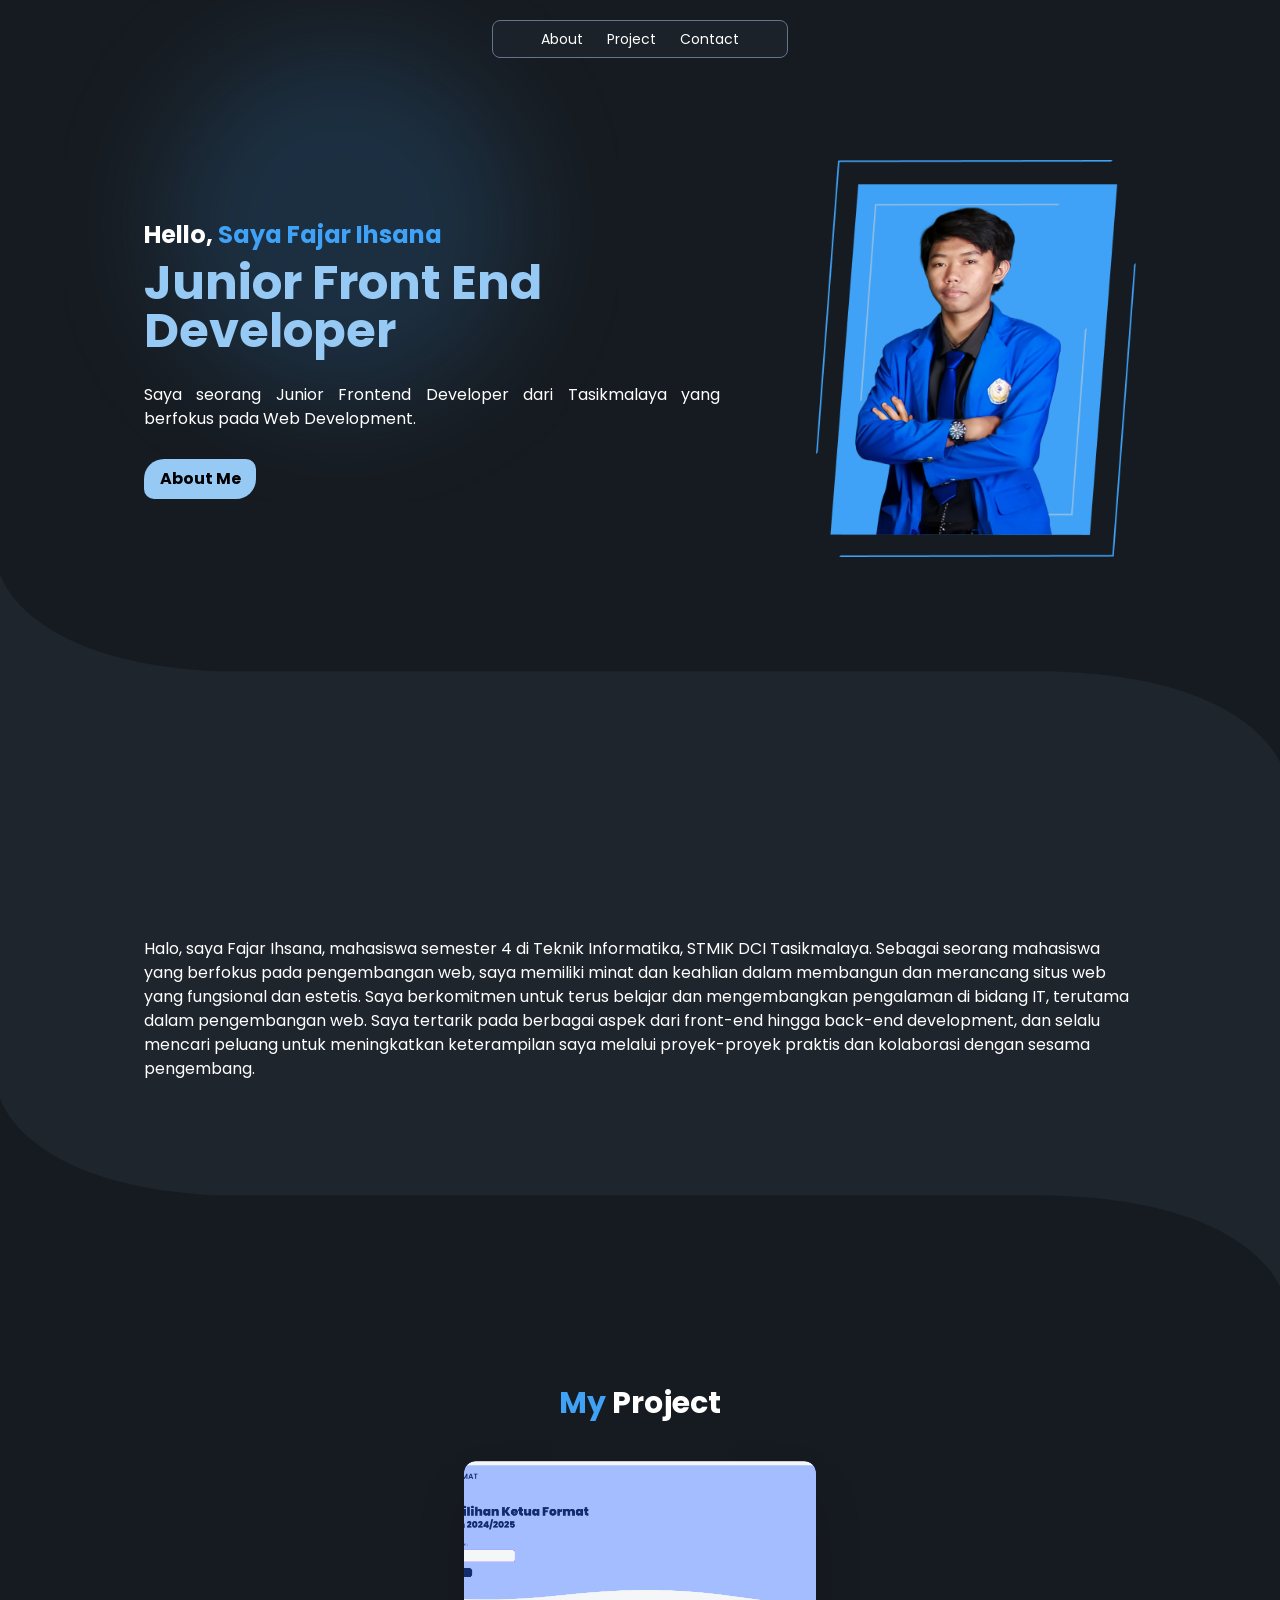
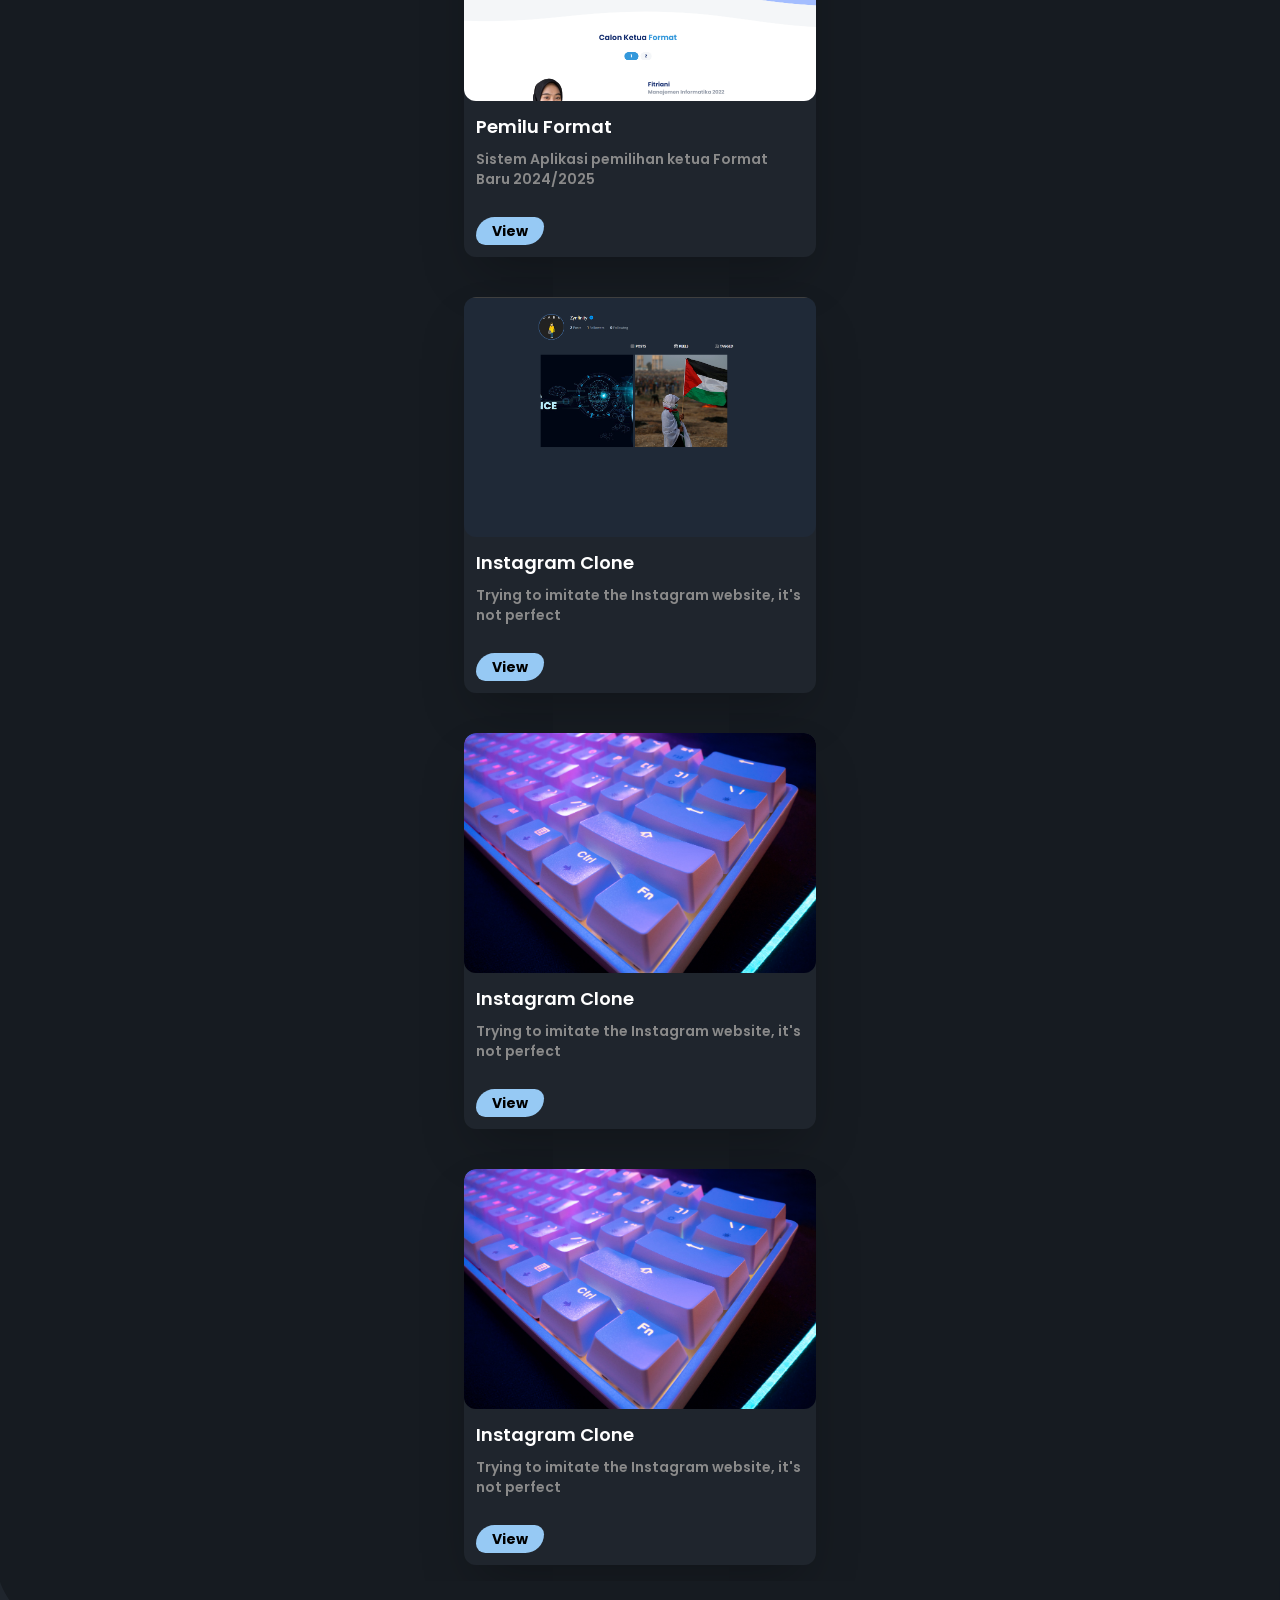
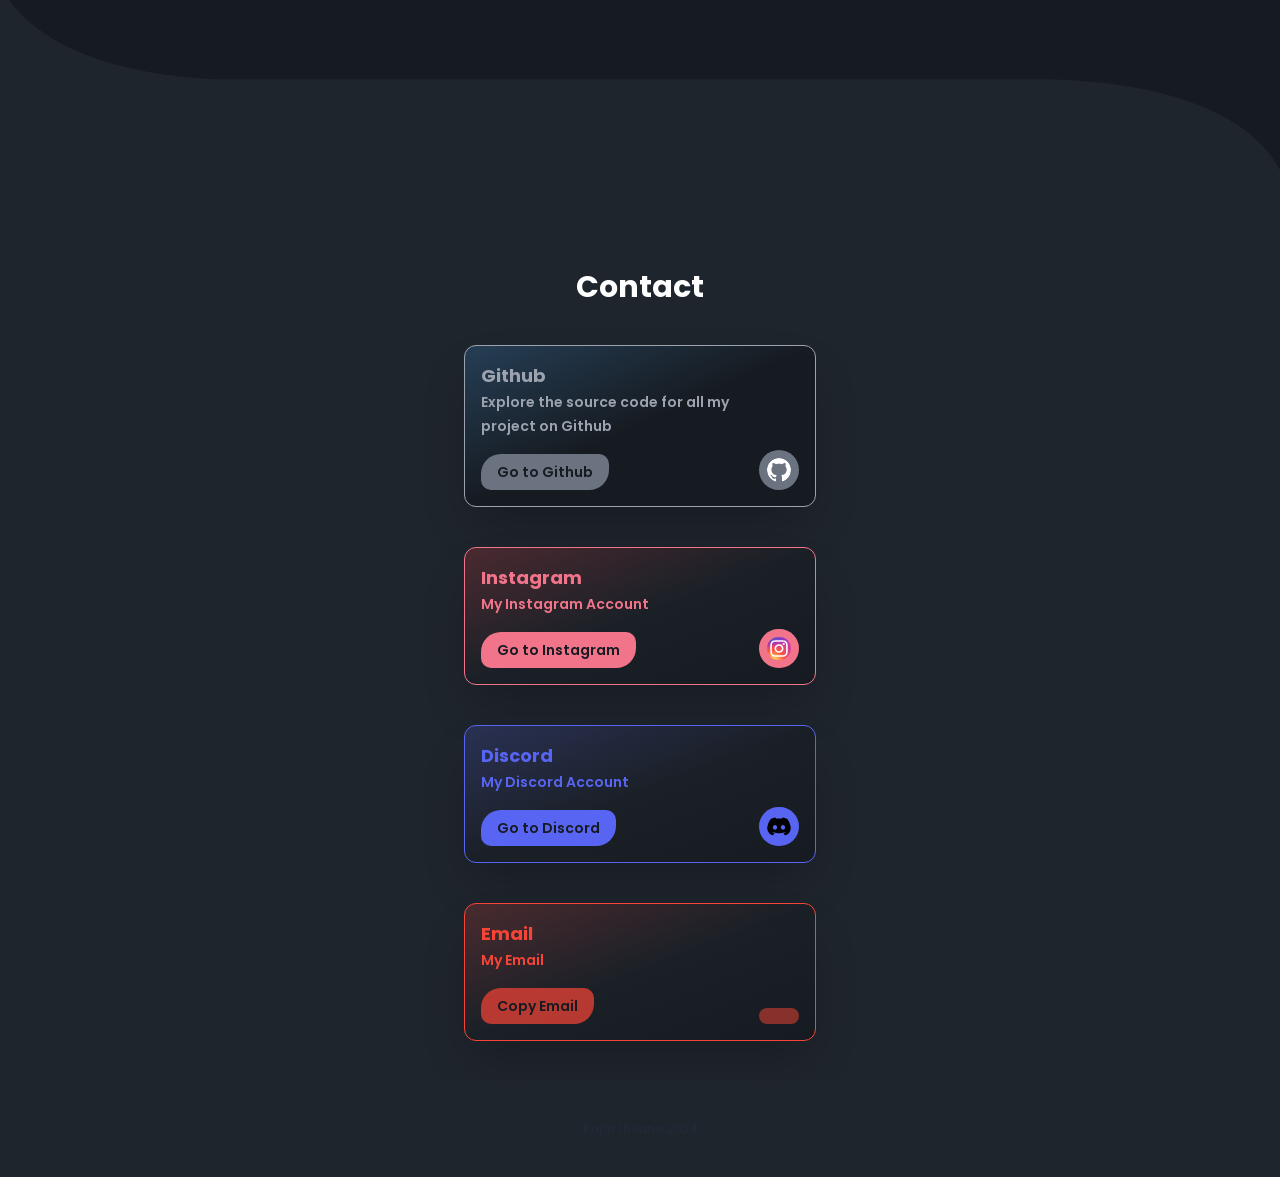
==== index.html @ ca90a5f1 "Update index.html" ====
<!DOCTYPE html>
<html lang="en">

<head>
  <meta charset="UTF-8">
  <meta name="viewport" content="width=device-width, initial-scale=1.0">
  <link rel="shortcut icon" href="./src/favicon/favicon.ico" type="image/x-icon">
  <link rel="icon" href="./src/favicon/favicon.ico" type="image/x-icon">

  <!-- style -->
  <link rel="stylesheet" href="/src/css/style.css">
  <link href="https://unpkg.com/aos@2.3.1/dist/aos.css" rel="stylesheet">

  <!-- font -->
  <link rel="preconnect" href="https://fonts.googleapis.com">
  <link rel="preconnect" href="https://fonts.gstatic.com" crossorigin>
  <link
    href="https://fonts.googleapis.com/css2?family=Poppins:ital,wght@0,100;0,200;0,300;0,400;0,500;0,600;0,700;0,800;0,900;1,100;1,200;1,300;1,400;1,500;1,600;1,700;1,800;1,900&display=swap"
    rel="stylesheet">

  <!-- Script -->
  <script src="https://cdn.jsdelivr.net/npm/particles.js@2.0.0/particles.min.js"></script>
  <script src="https://unpkg.com/aos@2.3.1/dist/aos.js"></script>

  <title>Fajar Ihsana</title>
</head>

<body class="overflow-x-hidden">

  <nav
    class="fixed z-50 flex items-center max-w-xs px-6 py-2 -translate-x-1/2 border rounded-lg bg-opacity-80 backdrop-blur-sm left-1/2 border-slate-500 top-5 bg-dark2">
    <div class="flex gap-6 px-6">
      <button onclick="scrollToSection('about')" class="text-sm text-white nav-button active">About</button>
      <button onclick="scrollToSection('project')" class="text-sm text-white nav-button">Project</button>
      <button onclick="scrollToSection('contact')" class="text-sm text-white nav-button">Contact</button>
    </div>
  </nav>

  <section class="relative px-6 pt-40 pb-10 overflow-hidden lg:pb-4 particle bg-dark1 md:px-36 2xl:px-72">
    <div id="particle" class="absolute top-0 z-0 w-full min-h-screen -left-0">
    </div>
    <img src="/src/icons/circleblur.svg" class="absolute top-0 left-16" alt="">

    <div class="relative z-20 header">
      <div class="z-10 flex flex-col-reverse items-center justify-between gap-10 lg:flex-row">
        <div data-aos="fade-right">
          <h2 class="text-xl font-bold text-white typewriter lg:text-2xl">Hello, <span class="text-blue1"
              id="typewriter-text">Saya Fajar Ihsana</span>
          </h2>
          <h1 class="mt-2 text-3xl font-bold lg:text-5xl text-blue2">Junior Front End <br>Developer</h1>
          <p class="w-full max-w-xl text-base text-justify text-white mt-7">Saya seorang Junior Frontend Developer dari
            Tasikmalaya yang berfokus pada Web Development.</p>
          <button onclick="scrollToSection('about')"
            class="relative glow-button mt-7 bg-blue2 text-black w-28 py-2 font-bold rounded-tr-[10px] rounded-tl-[20px] rounded-bl-[10px] rounded-br-[20px] transition ease-in duration-150 hover:bg-blue1">About
            Me</button>
        </div>
        <div data-aos="fade-left">
          <img src="/src/images/Foto.png" class="w-full max-w-52 lg:max-w-xs" alt="">
        </div>
      </div>
    </div>
  </section>

  <!-- About Section Start -->
  <section id="about" class="relative px-6 pb-10 pt-28 bg-dark2 md:pt-72 lg:pb-4 md:px-36 2xl:px-96">
    <svg viewBox="0 0 1278 189" fill="none" xmlns="http://www.w3.org/2000/svg" class="absolute top-0 left-0 w-full">
      <path fill-rule="evenodd" clip-rule="evenodd"
        d="M1278 0H0V1.04584C4.45843 14.3343 36.9789 88.1631 211.473 98H1041C1217.86 100.621 1266.06 164.559 1278 188.799V0Z"
        fill="#161B21" />
    </svg>
    <div class="flex flex-col items-center">
      <h1 data-aos="fade-up" class="text-3xl font-bold text-white">About <span class="text-blue1">Me</span></h1>
      <div data-aos="fade-right" class="flex mt-10 gap-x-10">
        <p class="w-full text-white">Halo, saya Fajar Ihsana, mahasiswa semester 4 di Teknik Informatika, STMIK DCI
          Tasikmalaya. Sebagai seorang mahasiswa yang berfokus pada pengembangan web, saya memiliki minat dan keahlian
          dalam membangun dan merancang situs web yang fungsional dan estetis. Saya berkomitmen untuk terus belajar dan
          mengembangkan pengalaman di bidang IT, terutama dalam pengembangan web. Saya tertarik pada berbagai aspek dari
          front-end hingga back-end development, dan selalu mencari peluang untuk meningkatkan keterampilan saya melalui
          proyek-proyek praktis dan kolaborasi dengan sesama pengembang.</p>
      </div>
    </div>

  </section>
  <!-- About Section End -->

  <!-- Project Section Start -->
  <section id="project" class="relative px-6 pb-10 overflow-hidden lg:pb-4 bg-dark1 pt-28 md:pt-72 md:px-36 lg:px-72">
    <svg viewBox="0 0 1278 189" fill="none" xmlns="http://www.w3.org/2000/svg" class="absolute top-0 left-0 w-full">
      <path fill-rule="evenodd" clip-rule="evenodd"
        d="M1278 0H0V1.04584C4.45843 14.3343 36.9789 88.1631 211.473 98H1041C1217.86 100.621 1266.06 164.559 1278 188.799V0Z"
        fill="#1F252D" />
    </svg>
    <div class="flex flex-col items-center">
      <h1 data-aos="fade-up" class="text-3xl font-bold text-white"><span class="text-blue1">My</span> Project</h1>
      <div class="flex flex-wrap justify-center w-full gap-10 mt-10">
        <div data-aos="zoom-in-up"
          class="w-full max-w-md overflow-hidden shadow-2xl project bg-dark2 lg:w-1/2 border-t-dark1 rounded-xl">
          <img src="/src/images/pemilu.png" alt="" class="object-cover w-full rounded-xl h-60">
          <div class="flex flex-col gap-2 p-3">
            <h2 class="text-lg font-semibold text-white">Pemilu Format</h2>
            <p class="text-sm font-semibold text-gray1">Sistem Aplikasi pemilihan ketua Format Baru 2024/2025</p>
            <button
              class="glow-button relative mt-5 bg-blue2 text-black w-fit px-4 py-1 font-bold text-sm rounded-tr-[10px] rounded-tl-[20px] rounded-bl-[10px] rounded-br-[20px] transition ease-in duration-150 hover:bg-blue1">View</button>
          </div>
        </div>
        <div data-aos="zoom-in-up"
          class="w-full max-w-md overflow-hidden shadow-2xl project bg-dark2 lg:w-1/2 border-t-dark1 rounded-xl">
          <img src="/src/images/instagram-clone.png" alt="" class="object-cover w-full rounded-xl h-60">
          <div class="flex flex-col gap-2 p-3">
            <h2 class="text-lg font-semibold text-white">Instagram Clone</h2>
            <p class="text-sm font-semibold text-gray1">Trying to imitate the Instagram website, it's not perfect</p>
            <button
              class="glow-button relative mt-5 bg-blue2 text-black px-4 py-1 w-fit text-sm font-bold rounded-tr-[10px] rounded-tl-[20px] rounded-bl-[10px] rounded-br-[20px] transition ease-in duration-150 hover:bg-blue1">View</button>
          </div>
        </div>
        <div data-aos="zoom-in-up"
          class="w-full max-w-md overflow-hidden shadow-2xl project bg-dark2 lg:w-1/2 border-t-dark1 rounded-xl">
          <img src="/src/images/keyboard.jpg" alt="" class="object-cover w-full rounded-xl h-60">
          <div class="flex flex-col gap-2 p-3">
            <h2 class="text-lg font-semibold text-white">Instagram Clone</h2>
            <p class="text-sm font-semibold text-gray1">Trying to imitate the Instagram website, it's not perfect</p>
            <button
              class="glow-button relative mt-5 bg-blue2 text-black px-4 py-1 w-fit text-sm font-bold rounded-tr-[10px] rounded-tl-[20px] rounded-bl-[10px] rounded-br-[20px] transition ease-in duration-150 hover:bg-blue1">View</button>
          </div>
        </div>
        <div data-aos="zoom-in-up"
          class="w-full max-w-md overflow-hidden shadow-2xl project bg-dark2 lg:w-1/2 border-t-dark1 rounded-xl">
          <img src="/src/images/keyboard.jpg" alt="" class="object-cover w-full rounded-xl h-60">
          <div class="flex flex-col gap-2 p-3">
            <h2 class="text-lg font-semibold text-white">Instagram Clone</h2>
            <p class="text-sm font-semibold text-gray1">Trying to imitate the Instagram website, it's not perfect</p>
            <button
              class="glow-button relative mt-5 bg-blue2 text-black px-4 py-1 w-fit text-sm font-bold rounded-tr-[10px] rounded-tl-[20px] rounded-bl-[10px] rounded-br-[20px] transition ease-in duration-150 hover:bg-blue1">View</button>
          </div>
        </div>
      </div>
    </div>
  </section>
  <!-- Project Section End -->

  <!-- Contact Section Start -->
  <section id="contact" class="relative px-6 pb-10 overflow-hidden bg-dark2 pt-28 md:pt-72 md:px-36 lg:px-72">
    <svg viewBox="0 0 1278 189" fill="none" xmlns="http://www.w3.org/2000/svg" class="absolute top-0 left-0 w-full">
      <path fill-rule="evenodd" clip-rule="evenodd"
        d="M1278 0H0V1.04584C4.45843 14.3343 36.9789 88.1631 211.473 98H1041C1217.86 100.621 1266.06 164.559 1278 188.799V0Z"
        fill="#161B21" />
    </svg>
    <div class="flex flex-col items-center">
      <h1 data-aos="fade-up" class="text-3xl font-bold text-white">Contact</h1>
      <div class="flex flex-wrap justify-center w-full gap-10 mt-10">
        <div data-aos="zoom-in-up"
          class="flex w-full max-w-md gap-4 p-4 overflow-hidden border border-gray-400 shadow-2xl bg-gradient-to-br from-blue1/20 via-dark1 to-dark1 lg:w-1/2 rounded-xl">
          <div class="flex flex-col w-5/6 gap-4">
            <div>
              <h1 class="text-lg font-bold text-gray-400">Github</h1>
              <span class="text-sm font-semibold text-gray-400">Explore the source code for all my project on
                Github</span>
            </div>
            <a href="https://github.com/Zynfinity"
              class="relative px-4 py-2 text-sm font-semibold bg-gray-500 rounded-lg button text-dark1 glow-button-github w-fit">Go
              to
              Github</a>
          </div>
          <div class="flex items-end justify-end w-1/6 h-full">
            <img src="/src/icons/github.svg" alt="" class="w-10 p-2 bg-gray-500 rounded-full">
          </div>
        </div>

        <div data-aos="zoom-in-up"
          class="flex justify-between w-full max-w-md gap-4 p-4 overflow-hidden border border-[#F2748B] shadow-2xl bg-gradient-to-br from-[#FE3F3F]/20 via-dark1/50 to-dark1 lg:w-1/2 rounded-xl">
          <div class="flex flex-col justify-between w-5/6 gap-4">
            <div>
              <h1 class="text-lg font-bold text-[#F2748B]">Instagram</h1>
              <span class="text-[#F2748B] text-sm font-semibold">My Instagram Account</span>
            </div>
            <a href="https://www.instagram.com/ihsanafajar/"
              class="button relative px-4 py-2 font-semibold text-dark1 bg-[#F2748B] rounded-lg glow-button-instagram w-fit text-sm">Go
              to
              Instagram</a>
          </div>
          <div class="flex items-end h-full">
            <img src="/src/icons/instagram.svg" alt="" class="w-10 p-2 bg-[#F2748B] rounded-full">
          </div>
        </div>

        <div data-aos="zoom-in-up"
          class="flex justify-between w-full max-w-md gap-4 p-4 overflow-hidden border border-[#5865F2] shadow-2xl bg-gradient-to-br from-[#5865F2]/20 via-dark1/50 to-dark1 lg:w-1/2 rounded-xl">
          <div class="flex flex-col justify-between w-5/6 gap-4">
            <div>
              <h1 class="text-lg font-bold text-[#5865F2]">Discord</h1>
              <span class="text-[#5865F2] text-sm font-semibold">My Discord Account</span>
            </div>
            <a href="https://discordapp.com/users/754244066895724665" target="_blank"
              class="button relative px-4 py-2 font-semibold text-dark1 bg-[#5865F2] rounded-lg glow-button-discord w-fit text-sm">Go
              to
              Discord</a>
          </div>
          <div class="flex items-end h-full">
            <img src="/src/icons/discord.svg" alt="" class="w-10 p-2 bg-[#5865F2] rounded-full">
          </div>
        </div>

        <div data-aos="zoom-in-up"
          class="flex justify-between w-full max-w-md gap-4 p-4 overflow-hidden border border-[#F84437] shadow-2xl bg-gradient-to-br from-[#F84437]/20 via-dark1/50 to-dark1 lg:w-1/2 rounded-xl">
          <div class="flex flex-col justify-between w-5/6 gap-4">
            <div>
              <h1 class="text-lg font-bold text-[#F84437]">Email</h1>
              <input hidden value="fajarihsana15@gmail.com" id="email" />
              <span class="text-[#F84437] text-sm font-semibold">My Email</span>
            </div>
            <button onclick="copyEmail()"
              class="button relative px-4 py-2 font-semibold text-dark1 bg-[#F84437]/70 rounded-lg glow-button-email w-fit text-sm">Copy
              Email</button>
          </div>
          <div class="flex items-end h-full">
            <img src="/src/icons/email.svg" alt="" class="w-10 p-2 bg-[#F84437]/50 rounded-full">
          </div>
        </div>
      </div>
    </div>
  </section>
  <!-- Contact Section End -->

  <!-- Footer Section Start -->
  <footer class="flex justify-center pt-10 pb-10 bg-dark2">
    <p class="text-xs font-semibold">Fajar Ihsana 2024</p>
  </footer>
  <!-- Footer Section End -->

  <script src="/src/js/app.js"></script>
  <script src="/src/js/particle.js"></script>
</body>

</html>
---- src/css/style.css ----
/*
! tailwindcss v3.4.4 | MIT License | https://tailwindcss.com
*/

/*
1. Prevent padding and border from affecting element width. (https://github.com/mozdevs/cssremedy/issues/4)
2. Allow adding a border to an element by just adding a border-width. (https://github.com/tailwindcss/tailwindcss/pull/116)
*/

*,
::before,
::after {
  box-sizing: border-box;
  /* 1 */
  border-width: 0;
  /* 2 */
  border-style: solid;
  /* 2 */
  border-color: #e5e7eb;
  /* 2 */
}

::before,
::after {
  --tw-content: '';
}

/*
1. Use a consistent sensible line-height in all browsers.
2. Prevent adjustments of font size after orientation changes in iOS.
3. Use a more readable tab size.
4. Use the user's configured `sans` font-family by default.
5. Use the user's configured `sans` font-feature-settings by default.
6. Use the user's configured `sans` font-variation-settings by default.
7. Disable tap highlights on iOS
*/

html,
:host {
  line-height: 1.5;
  /* 1 */
  -webkit-text-size-adjust: 100%;
  /* 2 */
  -moz-tab-size: 4;
  /* 3 */
  -o-tab-size: 4;
     tab-size: 4;
  /* 3 */
  font-family: Poppins, system-ui;
  /* 4 */
  font-feature-settings: normal;
  /* 5 */
  font-variation-settings: normal;
  /* 6 */
  -webkit-tap-highlight-color: transparent;
  /* 7 */
}

/*
1. Remove the margin in all browsers.
2. Inherit line-height from `html` so users can set them as a class directly on the `html` element.
*/

body {
  margin: 0;
  /* 1 */
  line-height: inherit;
  /* 2 */
}

/*
1. Add the correct height in Firefox.
2. Correct the inheritance of border color in Firefox. (https://bugzilla.mozilla.org/show_bug.cgi?id=190655)
3. Ensure horizontal rules are visible by default.
*/

hr {
  height: 0;
  /* 1 */
  color: inherit;
  /* 2 */
  border-top-width: 1px;
  /* 3 */
}

/*
Add the correct text decoration in Chrome, Edge, and Safari.
*/

abbr:where([title]) {
  -webkit-text-decoration: underline dotted;
          text-decoration: underline dotted;
}

/*
Remove the default font size and weight for headings.
*/

h1,
h2,
h3,
h4,
h5,
h6 {
  font-size: inherit;
  font-weight: inherit;
}

/*
Reset links to optimize for opt-in styling instead of opt-out.
*/

a {
  color: inherit;
  text-decoration: inherit;
}

/*
Add the correct font weight in Edge and Safari.
*/

b,
strong {
  font-weight: bolder;
}

/*
1. Use the user's configured `mono` font-family by default.
2. Use the user's configured `mono` font-feature-settings by default.
3. Use the user's configured `mono` font-variation-settings by default.
4. Correct the odd `em` font sizing in all browsers.
*/

code,
kbd,
samp,
pre {
  font-family: ui-monospace, SFMono-Regular, Menlo, Monaco, Consolas, "Liberation Mono", "Courier New", monospace;
  /* 1 */
  font-feature-settings: normal;
  /* 2 */
  font-variation-settings: normal;
  /* 3 */
  font-size: 1em;
  /* 4 */
}

/*
Add the correct font size in all browsers.
*/

small {
  font-size: 80%;
}

/*
Prevent `sub` and `sup` elements from affecting the line height in all browsers.
*/

sub,
sup {
  font-size: 75%;
  line-height: 0;
  position: relative;
  vertical-align: baseline;
}

sub {
  bottom: -0.25em;
}

sup {
  top: -0.5em;
}

/*
1. Remove text indentation from table contents in Chrome and Safari. (https://bugs.chromium.org/p/chromium/issues/detail?id=999088, https://bugs.webkit.org/show_bug.cgi?id=201297)
2. Correct table border color inheritance in all Chrome and Safari. (https://bugs.chromium.org/p/chromium/issues/detail?id=935729, https://bugs.webkit.org/show_bug.cgi?id=195016)
3. Remove gaps between table borders by default.
*/

table {
  text-indent: 0;
  /* 1 */
  border-color: inherit;
  /* 2 */
  border-collapse: collapse;
  /* 3 */
}

/*
1. Change the font styles in all browsers.
2. Remove the margin in Firefox and Safari.
3. Remove default padding in all browsers.
*/

button,
input,
optgroup,
select,
textarea {
  font-family: inherit;
  /* 1 */
  font-feature-settings: inherit;
  /* 1 */
  font-variation-settings: inherit;
  /* 1 */
  font-size: 100%;
  /* 1 */
  font-weight: inherit;
  /* 1 */
  line-height: inherit;
  /* 1 */
  letter-spacing: inherit;
  /* 1 */
  color: inherit;
  /* 1 */
  margin: 0;
  /* 2 */
  padding: 0;
  /* 3 */
}

/*
Remove the inheritance of text transform in Edge and Firefox.
*/

button,
select {
  text-transform: none;
}

/*
1. Correct the inability to style clickable types in iOS and Safari.
2. Remove default button styles.
*/

button,
input:where([type='button']),
input:where([type='reset']),
input:where([type='submit']) {
  -webkit-appearance: button;
  /* 1 */
  background-color: transparent;
  /* 2 */
  background-image: none;
  /* 2 */
}

/*
Use the modern Firefox focus style for all focusable elements.
*/

:-moz-focusring {
  outline: auto;
}

/*
Remove the additional `:invalid` styles in Firefox. (https://github.com/mozilla/gecko-dev/blob/2f9eacd9d3d995c937b4251a5557d95d494c9be1/layout/style/res/forms.css#L728-L737)
*/

:-moz-ui-invalid {
  box-shadow: none;
}

/*
Add the correct vertical alignment in Chrome and Firefox.
*/

progress {
  vertical-align: baseline;
}

/*
Correct the cursor style of increment and decrement buttons in Safari.
*/

::-webkit-inner-spin-button,
::-webkit-outer-spin-button {
  height: auto;
}

/*
1. Correct the odd appearance in Chrome and Safari.
2. Correct the outline style in Safari.
*/

[type='search'] {
  -webkit-appearance: textfield;
  /* 1 */
  outline-offset: -2px;
  /* 2 */
}

/*
Remove the inner padding in Chrome and Safari on macOS.
*/

::-webkit-search-decoration {
  -webkit-appearance: none;
}

/*
1. Correct the inability to style clickable types in iOS and Safari.
2. Change font properties to `inherit` in Safari.
*/

::-webkit-file-upload-button {
  -webkit-appearance: button;
  /* 1 */
  font: inherit;
  /* 2 */
}

/*
Add the correct display in Chrome and Safari.
*/

summary {
  display: list-item;
}

/*
Removes the default spacing and border for appropriate elements.
*/

blockquote,
dl,
dd,
h1,
h2,
h3,
h4,
h5,
h6,
hr,
figure,
p,
pre {
  margin: 0;
}

fieldset {
  margin: 0;
  padding: 0;
}

legend {
  padding: 0;
}

ol,
ul,
menu {
  list-style: none;
  margin: 0;
  padding: 0;
}

/*
Reset default styling for dialogs.
*/

dialog {
  padding: 0;
}

/*
Prevent resizing textareas horizontally by default.
*/

textarea {
  resize: vertical;
}

/*
1. Reset the default placeholder opacity in Firefox. (https://github.com/tailwindlabs/tailwindcss/issues/3300)
2. Set the default placeholder color to the user's configured gray 400 color.
*/

input::-moz-placeholder, textarea::-moz-placeholder {
  opacity: 1;
  /* 1 */
  color: #9ca3af;
  /* 2 */
}

input::placeholder,
textarea::placeholder {
  opacity: 1;
  /* 1 */
  color: #9ca3af;
  /* 2 */
}

/*
Set the default cursor for buttons.
*/

button,
[role="button"] {
  cursor: pointer;
}

/*
Make sure disabled buttons don't get the pointer cursor.
*/

:disabled {
  cursor: default;
}

/*
1. Make replaced elements `display: block` by default. (https://github.com/mozdevs/cssremedy/issues/14)
2. Add `vertical-align: middle` to align replaced elements more sensibly by default. (https://github.com/jensimmons/cssremedy/issues/14#issuecomment-634934210)
   This can trigger a poorly considered lint error in some tools but is included by design.
*/

img,
svg,
video,
canvas,
audio,
iframe,
embed,
object {
  display: block;
  /* 1 */
  vertical-align: middle;
  /* 2 */
}

/*
Constrain images and videos to the parent width and preserve their intrinsic aspect ratio. (https://github.com/mozdevs/cssremedy/issues/14)
*/

img,
video {
  max-width: 100%;
  height: auto;
}

/* Make elements with the HTML hidden attribute stay hidden by default */

[hidden] {
  display: none;
}

:root,
[data-theme] {
  background-color: var(--fallback-b1,oklch(var(--b1)/1));
  color: var(--fallback-bc,oklch(var(--bc)/1));
}

@supports not (color: oklch(0% 0 0)) {
  :root {
    color-scheme: light;
    --fallback-p: #491eff;
    --fallback-pc: #d4dbff;
    --fallback-s: #ff41c7;
    --fallback-sc: #fff9fc;
    --fallback-a: #00cfbd;
    --fallback-ac: #00100d;
    --fallback-n: #2b3440;
    --fallback-nc: #d7dde4;
    --fallback-b1: #ffffff;
    --fallback-b2: #e5e6e6;
    --fallback-b3: #e5e6e6;
    --fallback-bc: #1f2937;
    --fallback-in: #00b3f0;
    --fallback-inc: #000000;
    --fallback-su: #00ca92;
    --fallback-suc: #000000;
    --fallback-wa: #ffc22d;
    --fallback-wac: #000000;
    --fallback-er: #ff6f70;
    --fallback-erc: #000000;
  }

  @media (prefers-color-scheme: dark) {
    :root {
      color-scheme: dark;
      --fallback-p: #7582ff;
      --fallback-pc: #050617;
      --fallback-s: #ff71cf;
      --fallback-sc: #190211;
      --fallback-a: #00c7b5;
      --fallback-ac: #000e0c;
      --fallback-n: #2a323c;
      --fallback-nc: #a6adbb;
      --fallback-b1: #1d232a;
      --fallback-b2: #191e24;
      --fallback-b3: #15191e;
      --fallback-bc: #a6adbb;
      --fallback-in: #00b3f0;
      --fallback-inc: #000000;
      --fallback-su: #00ca92;
      --fallback-suc: #000000;
      --fallback-wa: #ffc22d;
      --fallback-wac: #000000;
      --fallback-er: #ff6f70;
      --fallback-erc: #000000;
    }
  }
}

html {
  -webkit-tap-highlight-color: transparent;
}

* {
  scrollbar-color: color-mix(in oklch, currentColor 35%, transparent) transparent;
}

*:hover {
  scrollbar-color: color-mix(in oklch, currentColor 60%, transparent) transparent;
}

:root {
  color-scheme: light;
  --in: 72.06% 0.191 231.6;
  --su: 64.8% 0.150 160;
  --wa: 84.71% 0.199 83.87;
  --er: 71.76% 0.221 22.18;
  --pc: 89.824% 0.06192 275.75;
  --ac: 15.352% 0.0368 183.61;
  --inc: 0% 0 0;
  --suc: 0% 0 0;
  --wac: 0% 0 0;
  --erc: 0% 0 0;
  --rounded-box: 1rem;
  --rounded-btn: 0.5rem;
  --rounded-badge: 1.9rem;
  --animation-btn: 0.25s;
  --animation-input: .2s;
  --btn-focus-scale: 0.95;
  --border-btn: 1px;
  --tab-border: 1px;
  --tab-radius: 0.5rem;
  --p: 49.12% 0.3096 275.75;
  --s: 69.71% 0.329 342.55;
  --sc: 98.71% 0.0106 342.55;
  --a: 76.76% 0.184 183.61;
  --n: 32.1785% 0.02476 255.701624;
  --nc: 89.4994% 0.011585 252.096176;
  --b1: 100% 0 0;
  --b2: 96.1151% 0 0;
  --b3: 92.4169% 0.00108 197.137559;
  --bc: 27.8078% 0.029596 256.847952;
}

@media (prefers-color-scheme: dark) {
  :root {
    color-scheme: dark;
    --in: 72.06% 0.191 231.6;
    --su: 64.8% 0.150 160;
    --wa: 84.71% 0.199 83.87;
    --er: 71.76% 0.221 22.18;
    --pc: 13.138% 0.0392 275.75;
    --sc: 14.96% 0.052 342.55;
    --ac: 14.902% 0.0334 183.61;
    --inc: 0% 0 0;
    --suc: 0% 0 0;
    --wac: 0% 0 0;
    --erc: 0% 0 0;
    --rounded-box: 1rem;
    --rounded-btn: 0.5rem;
    --rounded-badge: 1.9rem;
    --animation-btn: 0.25s;
    --animation-input: .2s;
    --btn-focus-scale: 0.95;
    --border-btn: 1px;
    --tab-border: 1px;
    --tab-radius: 0.5rem;
    --p: 65.69% 0.196 275.75;
    --s: 74.8% 0.26 342.55;
    --a: 74.51% 0.167 183.61;
    --n: 31.3815% 0.021108 254.139175;
    --nc: 74.6477% 0.0216 264.435964;
    --b1: 25.3267% 0.015896 252.417568;
    --b2: 23.2607% 0.013807 253.100675;
    --b3: 21.1484% 0.01165 254.087939;
    --bc: 74.6477% 0.0216 264.435964;
  }
}

[data-theme=light] {
  color-scheme: light;
  --in: 72.06% 0.191 231.6;
  --su: 64.8% 0.150 160;
  --wa: 84.71% 0.199 83.87;
  --er: 71.76% 0.221 22.18;
  --pc: 89.824% 0.06192 275.75;
  --ac: 15.352% 0.0368 183.61;
  --inc: 0% 0 0;
  --suc: 0% 0 0;
  --wac: 0% 0 0;
  --erc: 0% 0 0;
  --rounded-box: 1rem;
  --rounded-btn: 0.5rem;
  --rounded-badge: 1.9rem;
  --animation-btn: 0.25s;
  --animation-input: .2s;
  --btn-focus-scale: 0.95;
  --border-btn: 1px;
  --tab-border: 1px;
  --tab-radius: 0.5rem;
  --p: 49.12% 0.3096 275.75;
  --s: 69.71% 0.329 342.55;
  --sc: 98.71% 0.0106 342.55;
  --a: 76.76% 0.184 183.61;
  --n: 32.1785% 0.02476 255.701624;
  --nc: 89.4994% 0.011585 252.096176;
  --b1: 100% 0 0;
  --b2: 96.1151% 0 0;
  --b3: 92.4169% 0.00108 197.137559;
  --bc: 27.8078% 0.029596 256.847952;
}

[data-theme=dark] {
  color-scheme: dark;
  --in: 72.06% 0.191 231.6;
  --su: 64.8% 0.150 160;
  --wa: 84.71% 0.199 83.87;
  --er: 71.76% 0.221 22.18;
  --pc: 13.138% 0.0392 275.75;
  --sc: 14.96% 0.052 342.55;
  --ac: 14.902% 0.0334 183.61;
  --inc: 0% 0 0;
  --suc: 0% 0 0;
  --wac: 0% 0 0;
  --erc: 0% 0 0;
  --rounded-box: 1rem;
  --rounded-btn: 0.5rem;
  --rounded-badge: 1.9rem;
  --animation-btn: 0.25s;
  --animation-input: .2s;
  --btn-focus-scale: 0.95;
  --border-btn: 1px;
  --tab-border: 1px;
  --tab-radius: 0.5rem;
  --p: 65.69% 0.196 275.75;
  --s: 74.8% 0.26 342.55;
  --a: 74.51% 0.167 183.61;
  --n: 31.3815% 0.021108 254.139175;
  --nc: 74.6477% 0.0216 264.435964;
  --b1: 25.3267% 0.015896 252.417568;
  --b2: 23.2607% 0.013807 253.100675;
  --b3: 21.1484% 0.01165 254.087939;
  --bc: 74.6477% 0.0216 264.435964;
}

*, ::before, ::after {
  --tw-border-spacing-x: 0;
  --tw-border-spacing-y: 0;
  --tw-translate-x: 0;
  --tw-translate-y: 0;
  --tw-rotate: 0;
  --tw-skew-x: 0;
  --tw-skew-y: 0;
  --tw-scale-x: 1;
  --tw-scale-y: 1;
  --tw-pan-x:  ;
  --tw-pan-y:  ;
  --tw-pinch-zoom:  ;
  --tw-scroll-snap-strictness: proximity;
  --tw-gradient-from-position:  ;
  --tw-gradient-via-position:  ;
  --tw-gradient-to-position:  ;
  --tw-ordinal:  ;
  --tw-slashed-zero:  ;
  --tw-numeric-figure:  ;
  --tw-numeric-spacing:  ;
  --tw-numeric-fraction:  ;
  --tw-ring-inset:  ;
  --tw-ring-offset-width: 0px;
  --tw-ring-offset-color: #fff;
  --tw-ring-color: rgb(59 130 246 / 0.5);
  --tw-ring-offset-shadow: 0 0 #0000;
  --tw-ring-shadow: 0 0 #0000;
  --tw-shadow: 0 0 #0000;
  --tw-shadow-colored: 0 0 #0000;
  --tw-blur:  ;
  --tw-brightness:  ;
  --tw-contrast:  ;
  --tw-grayscale:  ;
  --tw-hue-rotate:  ;
  --tw-invert:  ;
  --tw-saturate:  ;
  --tw-sepia:  ;
  --tw-drop-shadow:  ;
  --tw-backdrop-blur:  ;
  --tw-backdrop-brightness:  ;
  --tw-backdrop-contrast:  ;
  --tw-backdrop-grayscale:  ;
  --tw-backdrop-hue-rotate:  ;
  --tw-backdrop-invert:  ;
  --tw-backdrop-opacity:  ;
  --tw-backdrop-saturate:  ;
  --tw-backdrop-sepia:  ;
  --tw-contain-size:  ;
  --tw-contain-layout:  ;
  --tw-contain-paint:  ;
  --tw-contain-style:  ;
}

::backdrop {
  --tw-border-spacing-x: 0;
  --tw-border-spacing-y: 0;
  --tw-translate-x: 0;
  --tw-translate-y: 0;
  --tw-rotate: 0;
  --tw-skew-x: 0;
  --tw-skew-y: 0;
  --tw-scale-x: 1;
  --tw-scale-y: 1;
  --tw-pan-x:  ;
  --tw-pan-y:  ;
  --tw-pinch-zoom:  ;
  --tw-scroll-snap-strictness: proximity;
  --tw-gradient-from-position:  ;
  --tw-gradient-via-position:  ;
  --tw-gradient-to-position:  ;
  --tw-ordinal:  ;
  --tw-slashed-zero:  ;
  --tw-numeric-figure:  ;
  --tw-numeric-spacing:  ;
  --tw-numeric-fraction:  ;
  --tw-ring-inset:  ;
  --tw-ring-offset-width: 0px;
  --tw-ring-offset-color: #fff;
  --tw-ring-color: rgb(59 130 246 / 0.5);
  --tw-ring-offset-shadow: 0 0 #0000;
  --tw-ring-shadow: 0 0 #0000;
  --tw-shadow: 0 0 #0000;
  --tw-shadow-colored: 0 0 #0000;
  --tw-blur:  ;
  --tw-brightness:  ;
  --tw-contrast:  ;
  --tw-grayscale:  ;
  --tw-hue-rotate:  ;
  --tw-invert:  ;
  --tw-saturate:  ;
  --tw-sepia:  ;
  --tw-drop-shadow:  ;
  --tw-backdrop-blur:  ;
  --tw-backdrop-brightness:  ;
  --tw-backdrop-contrast:  ;
  --tw-backdrop-grayscale:  ;
  --tw-backdrop-hue-rotate:  ;
  --tw-backdrop-invert:  ;
  --tw-backdrop-opacity:  ;
  --tw-backdrop-saturate:  ;
  --tw-backdrop-sepia:  ;
  --tw-contain-size:  ;
  --tw-contain-layout:  ;
  --tw-contain-paint:  ;
  --tw-contain-style:  ;
}

@media (hover:hover) {
  .menu li > *:not(ul, .menu-title, details, .btn):active,
.menu li > *:not(ul, .menu-title, details, .btn).active,
.menu li > details > summary:active {
    --tw-bg-opacity: 1;
    background-color: var(--fallback-n,oklch(var(--n)/var(--tw-bg-opacity)));
    --tw-text-opacity: 1;
    color: var(--fallback-nc,oklch(var(--nc)/var(--tw-text-opacity)));
  }
}

.footer {
  display: grid;
  width: 100%;
  grid-auto-flow: row;
  place-items: start;
  -moz-column-gap: 1rem;
       column-gap: 1rem;
  row-gap: 2.5rem;
  font-size: 0.875rem;
  line-height: 1.25rem;
}

.footer > * {
  display: grid;
  place-items: start;
  gap: 0.5rem;
}

@media (min-width: 48rem) {
  .footer {
    grid-auto-flow: column;
  }

  .footer-center {
    grid-auto-flow: row dense;
  }
}

.input {
  flex-shrink: 1;
  -webkit-appearance: none;
     -moz-appearance: none;
          appearance: none;
  height: 3rem;
  padding-left: 1rem;
  padding-right: 1rem;
  font-size: 1rem;
  line-height: 2;
  line-height: 1.5rem;
  border-radius: var(--rounded-btn, 0.5rem);
  border-width: 1px;
  border-color: transparent;
  --tw-bg-opacity: 1;
  background-color: var(--fallback-b1,oklch(var(--b1)/var(--tw-bg-opacity)));
}

.input[type="number"]::-webkit-inner-spin-button,
.input-md[type="number"]::-webkit-inner-spin-button {
  margin-top: -1rem;
  margin-bottom: -1rem;
  margin-inline-end: -1rem;
}

.link {
  cursor: pointer;
  text-decoration-line: underline;
}

.swap {
  position: relative;
  display: inline-grid;
  -webkit-user-select: none;
     -moz-user-select: none;
          user-select: none;
  place-content: center;
  cursor: pointer;
}

.swap > * {
  grid-column-start: 1;
  grid-row-start: 1;
  transition-duration: 300ms;
  transition-timing-function: cubic-bezier(0, 0, 0.2, 1);
  transition-property: transform, opacity;
}

.swap input {
  -webkit-appearance: none;
     -moz-appearance: none;
          appearance: none;
}

.swap .swap-on,
.swap .swap-indeterminate,
.swap input:indeterminate ~ .swap-on {
  opacity: 0;
}

.swap input:checked ~ .swap-off,
.swap-active .swap-off,
.swap input:indeterminate ~ .swap-off {
  opacity: 0;
}

.swap input:checked ~ .swap-on,
.swap-active .swap-on,
.swap input:indeterminate ~ .swap-indeterminate {
  opacity: 1;
}

.btm-nav > *:where(.active) {
  border-top-width: 2px;
  --tw-bg-opacity: 1;
  background-color: var(--fallback-b1,oklch(var(--b1)/var(--tw-bg-opacity)));
}

@keyframes button-pop {
  0% {
    transform: scale(var(--btn-focus-scale, 0.98));
  }

  40% {
    transform: scale(1.02);
  }

  100% {
    transform: scale(1);
  }
}

@keyframes checkmark {
  0% {
    background-position-y: 5px;
  }

  50% {
    background-position-y: -2px;
  }

  100% {
    background-position-y: 0;
  }
}

.input input {
  --tw-bg-opacity: 1;
  background-color: var(--fallback-p,oklch(var(--p)/var(--tw-bg-opacity)));
  background-color: transparent;
}

.input input:focus {
  outline: 2px solid transparent;
  outline-offset: 2px;
}

.input[list]::-webkit-calendar-picker-indicator {
  line-height: 1em;
}

.input:focus,
  .input:focus-within {
  box-shadow: none;
  border-color: var(--fallback-bc,oklch(var(--bc)/0.2));
  outline-style: solid;
  outline-width: 2px;
  outline-offset: 2px;
  outline-color: var(--fallback-bc,oklch(var(--bc)/0.2));
}

.input:has(> input[disabled]),
  .input-disabled,
  .input:disabled,
  .input[disabled] {
  cursor: not-allowed;
  --tw-border-opacity: 1;
  border-color: var(--fallback-b2,oklch(var(--b2)/var(--tw-border-opacity)));
  --tw-bg-opacity: 1;
  background-color: var(--fallback-b2,oklch(var(--b2)/var(--tw-bg-opacity)));
  color: var(--fallback-bc,oklch(var(--bc)/0.4));
}

.input:has(> input[disabled])::-moz-placeholder, .input-disabled::-moz-placeholder, .input:disabled::-moz-placeholder, .input[disabled]::-moz-placeholder {
  color: var(--fallback-bc,oklch(var(--bc)/var(--tw-placeholder-opacity)));
  --tw-placeholder-opacity: 0.2;
}

.input:has(> input[disabled])::placeholder,
  .input-disabled::placeholder,
  .input:disabled::placeholder,
  .input[disabled]::placeholder {
  color: var(--fallback-bc,oklch(var(--bc)/var(--tw-placeholder-opacity)));
  --tw-placeholder-opacity: 0.2;
}

.input:has(> input[disabled]) > input[disabled] {
  cursor: not-allowed;
}

.input::-webkit-date-and-time-value {
  text-align: inherit;
}

.link:focus {
  outline: 2px solid transparent;
  outline-offset: 2px;
}

.link:focus-visible {
  outline: 2px solid currentColor;
  outline-offset: 2px;
}

.menu li > *:not(ul, .menu-title, details, .btn):active,
.menu li > *:not(ul, .menu-title, details, .btn).active,
.menu li > details > summary:active {
  --tw-bg-opacity: 1;
  background-color: var(--fallback-n,oklch(var(--n)/var(--tw-bg-opacity)));
  --tw-text-opacity: 1;
  color: var(--fallback-nc,oklch(var(--nc)/var(--tw-text-opacity)));
}

.mockup-phone .display {
  overflow: hidden;
  border-radius: 40px;
  margin-top: -25px;
}

.mockup-browser .mockup-browser-toolbar .input {
  position: relative;
  margin-left: auto;
  margin-right: auto;
  display: block;
  height: 1.75rem;
  width: 24rem;
  overflow: hidden;
  text-overflow: ellipsis;
  white-space: nowrap;
  --tw-bg-opacity: 1;
  background-color: var(--fallback-b2,oklch(var(--b2)/var(--tw-bg-opacity)));
  padding-left: 2rem;
  direction: ltr;
}

.mockup-browser .mockup-browser-toolbar .input:before {
  content: "";
  position: absolute;
  left: 0.5rem;
  top: 50%;
  aspect-ratio: 1 / 1;
  height: 0.75rem;
  --tw-translate-y: -50%;
  transform: translate(var(--tw-translate-x), var(--tw-translate-y)) rotate(var(--tw-rotate)) skewX(var(--tw-skew-x)) skewY(var(--tw-skew-y)) scaleX(var(--tw-scale-x)) scaleY(var(--tw-scale-y));
  border-radius: 9999px;
  border-width: 2px;
  border-color: currentColor;
  opacity: 0.6;
}

.mockup-browser .mockup-browser-toolbar .input:after {
  content: "";
  position: absolute;
  left: 1.25rem;
  top: 50%;
  height: 0.5rem;
  --tw-translate-y: 25%;
  --tw-rotate: -45deg;
  transform: translate(var(--tw-translate-x), var(--tw-translate-y)) rotate(var(--tw-rotate)) skewX(var(--tw-skew-x)) skewY(var(--tw-skew-y)) scaleX(var(--tw-scale-x)) scaleY(var(--tw-scale-y));
  border-radius: 9999px;
  border-width: 1px;
  border-color: currentColor;
  opacity: 0.6;
}

@keyframes modal-pop {
  0% {
    opacity: 0;
  }
}

@keyframes progress-loading {
  50% {
    background-position-x: -115%;
  }
}

@keyframes radiomark {
  0% {
    box-shadow: 0 0 0 12px var(--fallback-b1,oklch(var(--b1)/1)) inset,
      0 0 0 12px var(--fallback-b1,oklch(var(--b1)/1)) inset;
  }

  50% {
    box-shadow: 0 0 0 3px var(--fallback-b1,oklch(var(--b1)/1)) inset,
      0 0 0 3px var(--fallback-b1,oklch(var(--b1)/1)) inset;
  }

  100% {
    box-shadow: 0 0 0 4px var(--fallback-b1,oklch(var(--b1)/1)) inset,
      0 0 0 4px var(--fallback-b1,oklch(var(--b1)/1)) inset;
  }
}

@keyframes rating-pop {
  0% {
    transform: translateY(-0.125em);
  }

  40% {
    transform: translateY(-0.125em);
  }

  100% {
    transform: translateY(0);
  }
}

@keyframes skeleton {
  from {
    background-position: 150%;
  }

  to {
    background-position: -50%;
  }
}

.table tr.active,
  .table tr.active:nth-child(even),
  .table-zebra tbody tr:nth-child(even) {
  --tw-bg-opacity: 1;
  background-color: var(--fallback-b2,oklch(var(--b2)/var(--tw-bg-opacity)));
}

.table-zebra tr.active,
    .table-zebra tr.active:nth-child(even),
    .table-zebra-zebra tbody tr:nth-child(even) {
  --tw-bg-opacity: 1;
  background-color: var(--fallback-b3,oklch(var(--b3)/var(--tw-bg-opacity)));
}

@keyframes toast-pop {
  0% {
    transform: scale(0.9);
    opacity: 0;
  }

  100% {
    transform: scale(1);
    opacity: 1;
  }
}

.btm-nav-xs > *:where(.active) {
  border-top-width: 1px;
}

.btm-nav-sm > *:where(.active) {
  border-top-width: 2px;
}

.btm-nav-md > *:where(.active) {
  border-top-width: 2px;
}

.btm-nav-lg > *:where(.active) {
  border-top-width: 4px;
}

.fixed {
  position: fixed;
}

.absolute {
  position: absolute;
}

.relative {
  position: relative;
}

.-left-0 {
  left: -0px;
}

.left-0 {
  left: 0px;
}

.left-1\/2 {
  left: 50%;
}

.left-16 {
  left: 4rem;
}

.top-0 {
  top: 0px;
}

.top-5 {
  top: 1.25rem;
}

.z-0 {
  z-index: 0;
}

.z-10 {
  z-index: 10;
}

.z-20 {
  z-index: 20;
}

.z-50 {
  z-index: 50;
}

.mt-10 {
  margin-top: 2.5rem;
}

.mt-2 {
  margin-top: 0.5rem;
}

.mt-5 {
  margin-top: 1.25rem;
}

.mt-7 {
  margin-top: 1.75rem;
}

.mb-10 {
  margin-bottom: 2.5rem;
}

.flex {
  display: flex;
}

.hidden {
  display: none;
}

.h-60 {
  height: 15rem;
}

.h-full {
  height: 100%;
}

.min-h-screen {
  min-height: 100vh;
}

.w-1\/6 {
  width: 16.666667%;
}

.w-10 {
  width: 2.5rem;
}

.w-28 {
  width: 7rem;
}

.w-5\/6 {
  width: 83.333333%;
}

.w-fit {
  width: -moz-fit-content;
  width: fit-content;
}

.w-full {
  width: 100%;
}

.max-w-52 {
  max-width: 13rem;
}

.max-w-md {
  max-width: 28rem;
}

.max-w-xl {
  max-width: 36rem;
}

.max-w-xs {
  max-width: 20rem;
}

.-translate-x-1\/2 {
  --tw-translate-x: -50%;
  transform: translate(var(--tw-translate-x), var(--tw-translate-y)) rotate(var(--tw-rotate)) skewX(var(--tw-skew-x)) skewY(var(--tw-skew-y)) scaleX(var(--tw-scale-x)) scaleY(var(--tw-scale-y));
}

.flex-col {
  flex-direction: column;
}

.flex-col-reverse {
  flex-direction: column-reverse;
}

.flex-wrap {
  flex-wrap: wrap;
}

.items-end {
  align-items: flex-end;
}

.items-center {
  align-items: center;
}

.justify-end {
  justify-content: flex-end;
}

.justify-center {
  justify-content: center;
}

.justify-between {
  justify-content: space-between;
}

.gap-10 {
  gap: 2.5rem;
}

.gap-2 {
  gap: 0.5rem;
}

.gap-4 {
  gap: 1rem;
}

.gap-6 {
  gap: 1.5rem;
}

.gap-x-10 {
  -moz-column-gap: 2.5rem;
       column-gap: 2.5rem;
}

.overflow-hidden {
  overflow: hidden;
}

.overflow-x-hidden {
  overflow-x: hidden;
}

.rounded-full {
  border-radius: 9999px;
}

.rounded-lg {
  border-radius: 0.5rem;
}

.rounded-xl {
  border-radius: 0.75rem;
}

.rounded-bl-\[10px\] {
  border-bottom-left-radius: 10px;
}

.rounded-br-\[20px\] {
  border-bottom-right-radius: 20px;
}

.rounded-tl-\[20px\] {
  border-top-left-radius: 20px;
}

.rounded-tr-\[10px\] {
  border-top-right-radius: 10px;
}

.border {
  border-width: 1px;
}

.border-\[\#5865F2\] {
  --tw-border-opacity: 1;
  border-color: rgb(88 101 242 / var(--tw-border-opacity));
}

.border-\[\#F2748B\] {
  --tw-border-opacity: 1;
  border-color: rgb(242 116 139 / var(--tw-border-opacity));
}

.border-\[\#F84437\] {
  --tw-border-opacity: 1;
  border-color: rgb(248 68 55 / var(--tw-border-opacity));
}

.border-gray-400 {
  --tw-border-opacity: 1;
  border-color: rgb(156 163 175 / var(--tw-border-opacity));
}

.border-slate-500 {
  --tw-border-opacity: 1;
  border-color: rgb(100 116 139 / var(--tw-border-opacity));
}

.border-t-dark1 {
  --tw-border-opacity: 1;
  border-top-color: rgb(22 27 33 / var(--tw-border-opacity));
}

.bg-\[\#5865F2\] {
  --tw-bg-opacity: 1;
  background-color: rgb(88 101 242 / var(--tw-bg-opacity));
}

.bg-\[\#F2748B\] {
  --tw-bg-opacity: 1;
  background-color: rgb(242 116 139 / var(--tw-bg-opacity));
}

.bg-\[\#F84437\]\/50 {
  background-color: rgb(248 68 55 / 0.5);
}

.bg-\[\#F84437\]\/70 {
  background-color: rgb(248 68 55 / 0.7);
}

.bg-blue2 {
  --tw-bg-opacity: 1;
  background-color: rgb(150 201 244 / var(--tw-bg-opacity));
}

.bg-dark1 {
  --tw-bg-opacity: 1;
  background-color: rgb(22 27 33 / var(--tw-bg-opacity));
}

.bg-dark2 {
  --tw-bg-opacity: 1;
  background-color: rgb(31 37 45 / var(--tw-bg-opacity));
}

.bg-gray-500 {
  --tw-bg-opacity: 1;
  background-color: rgb(107 114 128 / var(--tw-bg-opacity));
}

.bg-opacity-80 {
  --tw-bg-opacity: 0.8;
}

.bg-gradient-to-br {
  background-image: linear-gradient(to bottom right, var(--tw-gradient-stops));
}

.from-\[\#5865F2\]\/20 {
  --tw-gradient-from: rgb(88 101 242 / 0.2) var(--tw-gradient-from-position);
  --tw-gradient-to: rgb(88 101 242 / 0) var(--tw-gradient-to-position);
  --tw-gradient-stops: var(--tw-gradient-from), var(--tw-gradient-to);
}

.from-\[\#F84437\]\/20 {
  --tw-gradient-from: rgb(248 68 55 / 0.2) var(--tw-gradient-from-position);
  --tw-gradient-to: rgb(248 68 55 / 0) var(--tw-gradient-to-position);
  --tw-gradient-stops: var(--tw-gradient-from), var(--tw-gradient-to);
}

.from-\[\#FE3F3F\]\/20 {
  --tw-gradient-from: rgb(254 63 63 / 0.2) var(--tw-gradient-from-position);
  --tw-gradient-to: rgb(254 63 63 / 0) var(--tw-gradient-to-position);
  --tw-gradient-stops: var(--tw-gradient-from), var(--tw-gradient-to);
}

.from-blue1\/20 {
  --tw-gradient-from: rgb(63 162 246 / 0.2) var(--tw-gradient-from-position);
  --tw-gradient-to: rgb(63 162 246 / 0) var(--tw-gradient-to-position);
  --tw-gradient-stops: var(--tw-gradient-from), var(--tw-gradient-to);
}

.via-dark1 {
  --tw-gradient-to: rgb(22 27 33 / 0)  var(--tw-gradient-to-position);
  --tw-gradient-stops: var(--tw-gradient-from), #161B21 var(--tw-gradient-via-position), var(--tw-gradient-to);
}

.via-dark1\/50 {
  --tw-gradient-to: rgb(22 27 33 / 0)  var(--tw-gradient-to-position);
  --tw-gradient-stops: var(--tw-gradient-from), rgb(22 27 33 / 0.5) var(--tw-gradient-via-position), var(--tw-gradient-to);
}

.to-dark1 {
  --tw-gradient-to: #161B21 var(--tw-gradient-to-position);
}

.object-cover {
  -o-object-fit: cover;
     object-fit: cover;
}

.p-2 {
  padding: 0.5rem;
}

.p-3 {
  padding: 0.75rem;
}

.p-4 {
  padding: 1rem;
}

.px-4 {
  padding-left: 1rem;
  padding-right: 1rem;
}

.px-6 {
  padding-left: 1.5rem;
  padding-right: 1.5rem;
}

.py-1 {
  padding-top: 0.25rem;
  padding-bottom: 0.25rem;
}

.py-2 {
  padding-top: 0.5rem;
  padding-bottom: 0.5rem;
}

.pb-10 {
  padding-bottom: 2.5rem;
}

.pt-10 {
  padding-top: 2.5rem;
}

.pt-28 {
  padding-top: 7rem;
}

.pt-40 {
  padding-top: 10rem;
}

.pb-20 {
  padding-bottom: 5rem;
}

.pb-40 {
  padding-bottom: 10rem;
}

.text-justify {
  text-align: justify;
}

.text-3xl {
  font-size: 1.875rem;
  line-height: 2.25rem;
}

.text-base {
  font-size: 1rem;
  line-height: 1.5rem;
}

.text-lg {
  font-size: 1.125rem;
  line-height: 1.75rem;
}

.text-sm {
  font-size: 0.875rem;
  line-height: 1.25rem;
}

.text-xl {
  font-size: 1.25rem;
  line-height: 1.75rem;
}

.text-xs {
  font-size: 0.75rem;
  line-height: 1rem;
}

.font-bold {
  font-weight: 700;
}

.font-semibold {
  font-weight: 600;
}

.text-\[\#5865F2\] {
  --tw-text-opacity: 1;
  color: rgb(88 101 242 / var(--tw-text-opacity));
}

.text-\[\#F2748B\] {
  --tw-text-opacity: 1;
  color: rgb(242 116 139 / var(--tw-text-opacity));
}

.text-\[\#F84437\] {
  --tw-text-opacity: 1;
  color: rgb(248 68 55 / var(--tw-text-opacity));
}

.text-black {
  --tw-text-opacity: 1;
  color: rgb(0 0 0 / var(--tw-text-opacity));
}

.text-blue1 {
  --tw-text-opacity: 1;
  color: rgb(63 162 246 / var(--tw-text-opacity));
}

.text-blue2 {
  --tw-text-opacity: 1;
  color: rgb(150 201 244 / var(--tw-text-opacity));
}

.text-dark1 {
  --tw-text-opacity: 1;
  color: rgb(22 27 33 / var(--tw-text-opacity));
}

.text-gray-400 {
  --tw-text-opacity: 1;
  color: rgb(156 163 175 / var(--tw-text-opacity));
}

.text-gray1 {
  --tw-text-opacity: 1;
  color: rgb(138 138 138 / var(--tw-text-opacity));
}

.text-white {
  --tw-text-opacity: 1;
  color: rgb(255 255 255 / var(--tw-text-opacity));
}

.shadow-2xl {
  --tw-shadow: 0 25px 50px -12px rgb(0 0 0 / 0.25);
  --tw-shadow-colored: 0 25px 50px -12px var(--tw-shadow-color);
  box-shadow: var(--tw-ring-offset-shadow, 0 0 #0000), var(--tw-ring-shadow, 0 0 #0000), var(--tw-shadow);
}

.backdrop-blur-sm {
  --tw-backdrop-blur: blur(4px);
  -webkit-backdrop-filter: var(--tw-backdrop-blur) var(--tw-backdrop-brightness) var(--tw-backdrop-contrast) var(--tw-backdrop-grayscale) var(--tw-backdrop-hue-rotate) var(--tw-backdrop-invert) var(--tw-backdrop-opacity) var(--tw-backdrop-saturate) var(--tw-backdrop-sepia);
          backdrop-filter: var(--tw-backdrop-blur) var(--tw-backdrop-brightness) var(--tw-backdrop-contrast) var(--tw-backdrop-grayscale) var(--tw-backdrop-hue-rotate) var(--tw-backdrop-invert) var(--tw-backdrop-opacity) var(--tw-backdrop-saturate) var(--tw-backdrop-sepia);
}

.transition {
  transition-property: color, background-color, border-color, text-decoration-color, fill, stroke, opacity, box-shadow, transform, filter, -webkit-backdrop-filter;
  transition-property: color, background-color, border-color, text-decoration-color, fill, stroke, opacity, box-shadow, transform, filter, backdrop-filter;
  transition-property: color, background-color, border-color, text-decoration-color, fill, stroke, opacity, box-shadow, transform, filter, backdrop-filter, -webkit-backdrop-filter;
  transition-timing-function: cubic-bezier(0.4, 0, 0.2, 1);
  transition-duration: 150ms;
}

.duration-150 {
  transition-duration: 150ms;
}

.ease-in {
  transition-timing-function: cubic-bezier(0.4, 0, 1, 1);
}

html {
  -webkit-user-select: none;
     -moz-user-select: none;
          user-select: none;
}

.flying-icon:hover > path {
  /* fill: #3FA2F6; */
  stroke: #3FA2F6;
  transition: all 0.3s ease-in-out;
}

.navbar-icon:hover > path {
  fill: #3FA2F6;
  transition: all 0.3s ease-in-out;
}

.react {
  animation: spin 10s linear infinite;
}

@keyframes spin {
  0% {
    transform: rotate(0deg);
  }

  100% {
    transform: rotate(360deg);
  }
}

::-webkit-scrollbar {
  width: 8px;
  /* Lebar scrollbar */
}

/* Track scrollbar */

::-webkit-scrollbar-track {
  background: #161B21;
}

/* Handle scrollbar */

::-webkit-scrollbar-thumb {
  background: #3FA2F6;
  border-radius: 6px;
  /* Membuat handle lebih bulat */
}

/* Handle scrollbar saat di-hover */

::-webkit-scrollbar-thumb:hover {
  background: #555;
}

.button {
  overflow: hidden;
  border-top-right-radius: 10px;
  border-top-left-radius: 20px;
  border-bottom-left-radius: 10px;
  border-bottom-right-radius: 20px;
}

.glow-button:hover {
  background: rgb(61, 106, 255);
  box-shadow: 0 0 15px 5px rgba(0, 142, 236, 0.815);
  transition: all 0.2s ease-out;
}

.glow-button-instagram:hover{
  background: #F2748B;
  box-shadow: 0 0 15px 5px #F2748B;
  transition: all 0.2s ease-out;
}

.glow-button-github:hover{
  background: rgb(107 114 128);
  box-shadow: 0 0 15px 5px rgb(107 114 128);
  transition: all 0.2s ease-out;
}

.glow-button-email:hover{
  background: #F84437;
  box-shadow: 0 0 15px 5px #F84437;
  transition: all 0.2s ease-out;
}

.glow-button-discord:hover{
  background: #5865F2;
  box-shadow: 0 0 15px 5px #5865F2;
  transition: all 0.2s ease-out;
}

.glow-button:hover::before {
  animation: sh02 0.5s 0s linear;
}

.glow-button::before {
  content: '';
  display: block;
  width: 0px;
  height: 86%;
  position: absolute;
  top: 7%;
  left: 0%;
  opacity: 0;
  background: #fff;
  box-shadow: 0 0 50px 30px #fff;
  transform: skewX(-20deg);
}

.button:hover::before {
  animation: sh02 0.5s 0s linear;
}

.button::before {
  content: '';
  display: block;
  width: 0px;
  height: 86%;
  position: absolute;
  top: 7%;
  left: 0%;
  opacity: 0;
  background: #fff;
  box-shadow: 0 0 50px 30px #fff;
  transform: skewX(-20deg);
}

@keyframes sh02 {
  from {
    opacity: 0;
    left: 0%;
  }

  50% {
    opacity: 1;
  }

  to {
    opacity: 0;
    left: 100%;
  }
}

.glow-button:active {
  box-shadow: 0 0 0 0 transparent;
  transition: box-shadow 0.2s ease-in;
}

.glow-button {
  overflow: hidden;
  box-shadow: 0 0 0 0 transparent;
  transition: all 0.2s ease-in;
}

.typewriter h2 {
  border-right: 2px solid black;
  white-space: nowrap;
  overflow: hidden;
  font-size: 24px;
}

.project:hover {
  animation: rotate624 0.7s ease-in-out both;
}

@keyframes typing {
  from {
    width: 0;
  }

  to {
    width: 100%;
  }
}

@keyframes blink {
  50% {
    border-color: transparent;
  }
}

@keyframes rotate624 {
  0% {
    transform: rotate(0deg) translate3d(0, 0, 0);
  }

  25% {
    transform: rotate(3deg) translate3d(0, 0, 0);
  }

  50% {
    transform: rotate(-3deg) translate3d(0, 0, 0);
  }

  75% {
    transform: rotate(1deg) translate3d(0, 0, 0);
  }

  100% {
    transform: rotate(0deg) translate3d(0, 0, 0);
  }
}

.hover\:bg-blue1:hover {
  --tw-bg-opacity: 1;
  background-color: rgb(63 162 246 / var(--tw-bg-opacity));
}

@media (min-width: 768px) {
  .md\:px-36 {
    padding-left: 9rem;
    padding-right: 9rem;
  }

  .md\:pt-72 {
    padding-top: 18rem;
  }
}

@media (min-width: 1024px) {
  .lg\:w-1\/2 {
    width: 50%;
  }

  .lg\:max-w-xs {
    max-width: 20rem;
  }

  .lg\:flex-row {
    flex-direction: row;
  }

  .lg\:px-72 {
    padding-left: 18rem;
    padding-right: 18rem;
  }

  .lg\:pb-4 {
    padding-bottom: 1rem;
  }

  .lg\:text-2xl {
    font-size: 1.5rem;
    line-height: 2rem;
  }

  .lg\:text-5xl {
    font-size: 3rem;
    line-height: 1;
  }
}

@media (min-width: 1536px) {
  .\32xl\:px-72 {
    padding-left: 18rem;
    padding-right: 18rem;
  }

  .\32xl\:px-96 {
    padding-left: 24rem;
    padding-right: 24rem;
  }
}
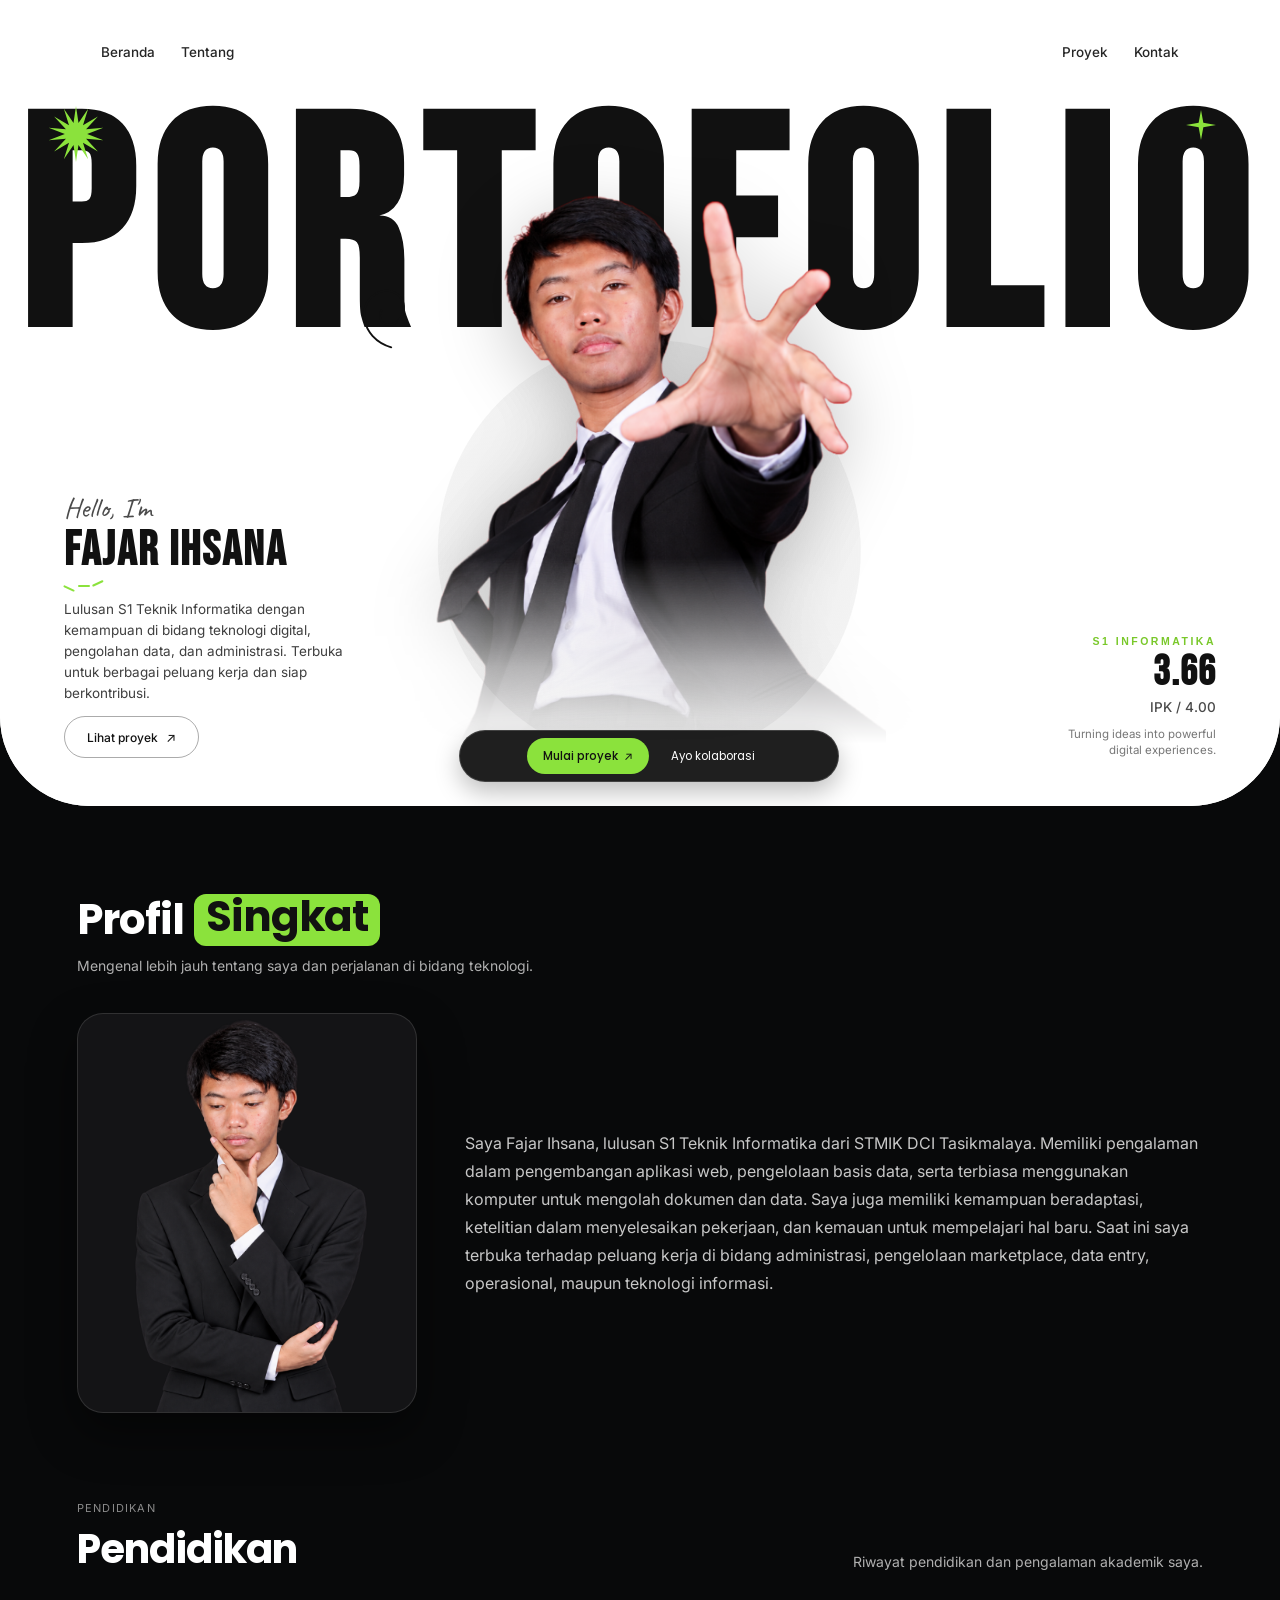
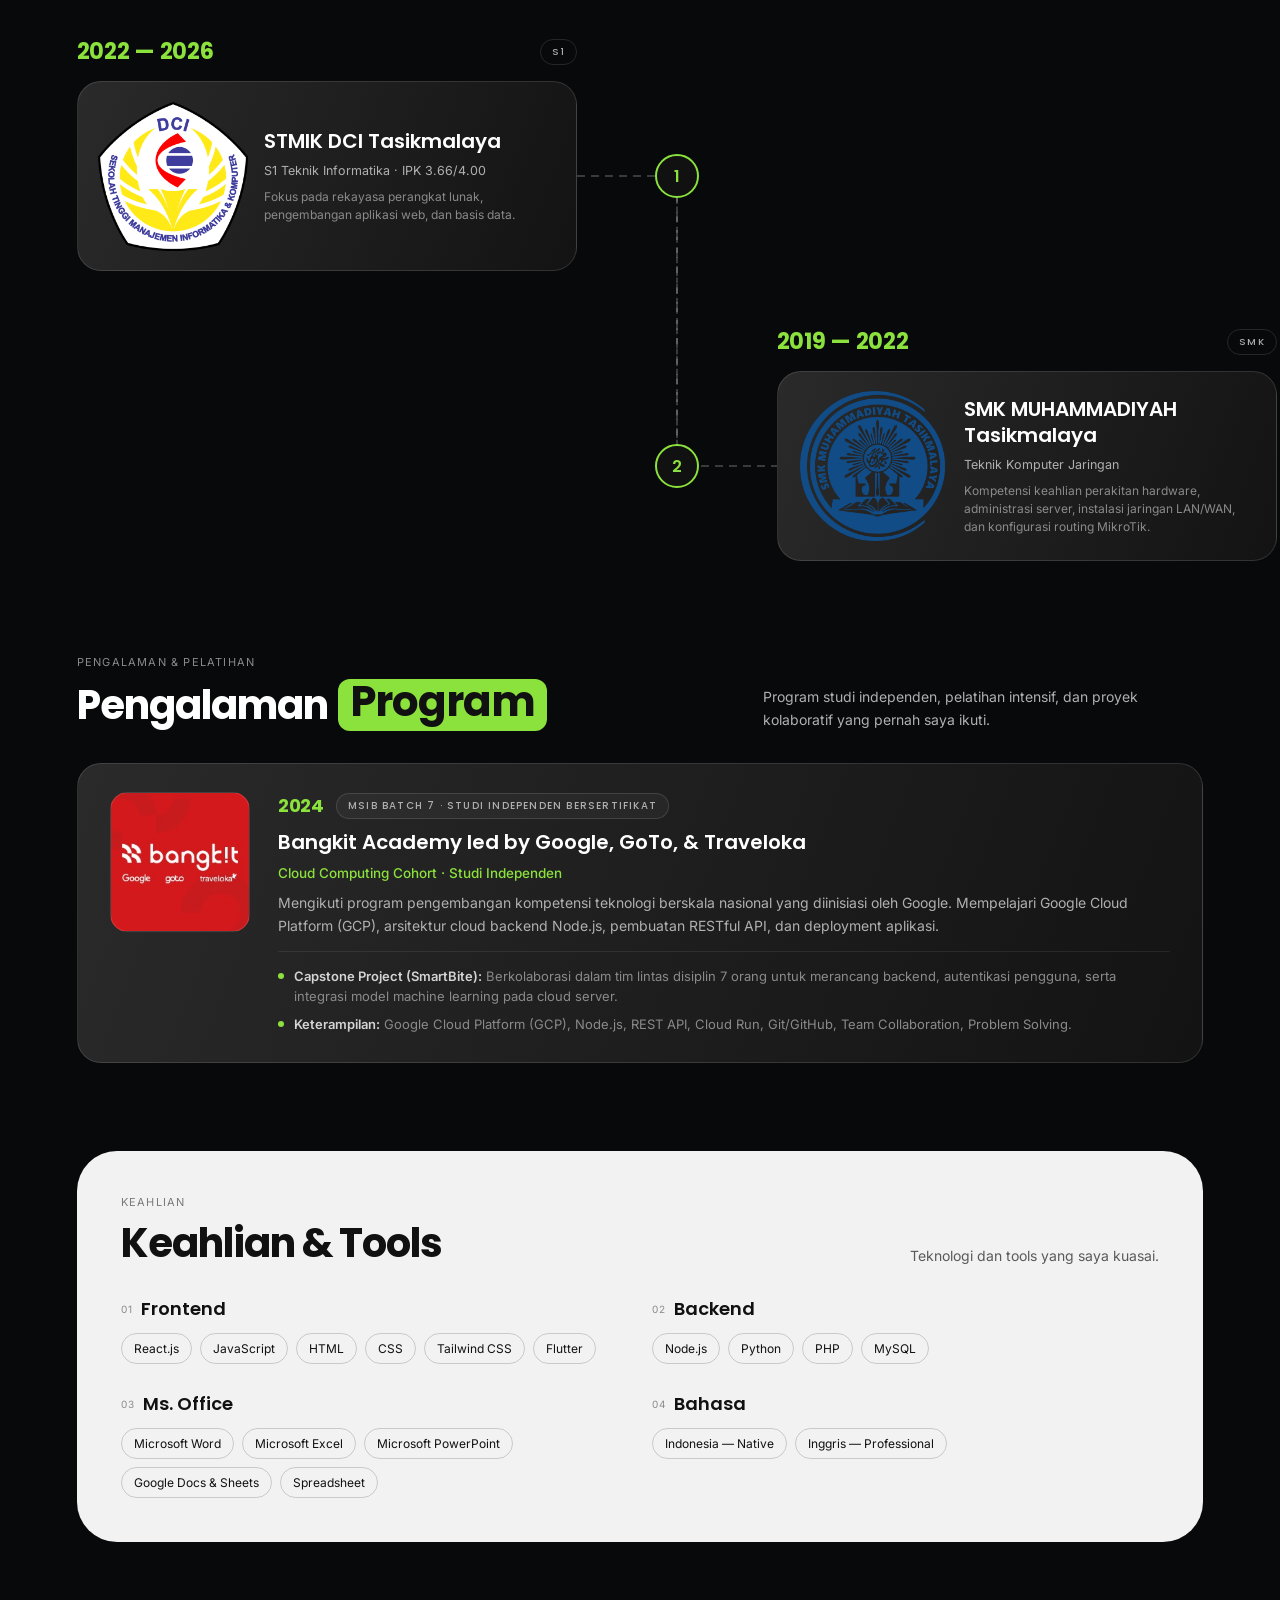
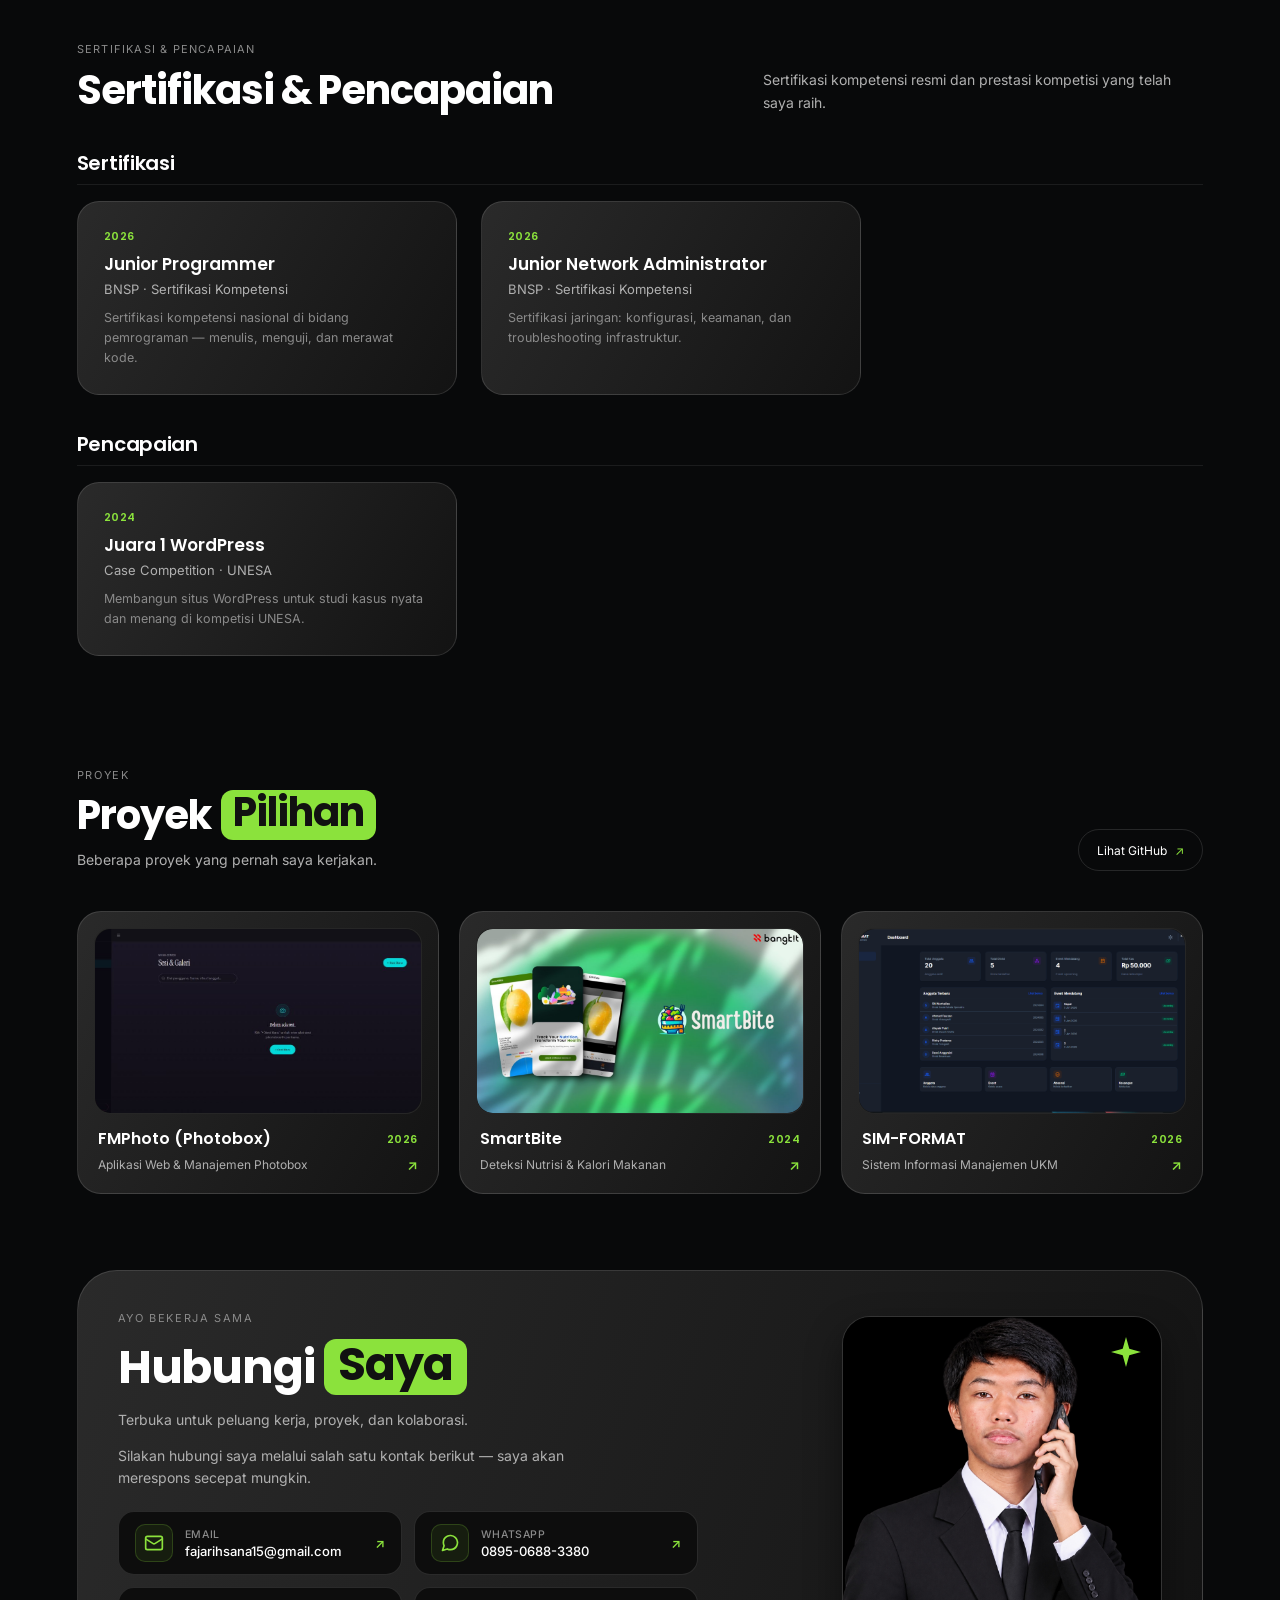
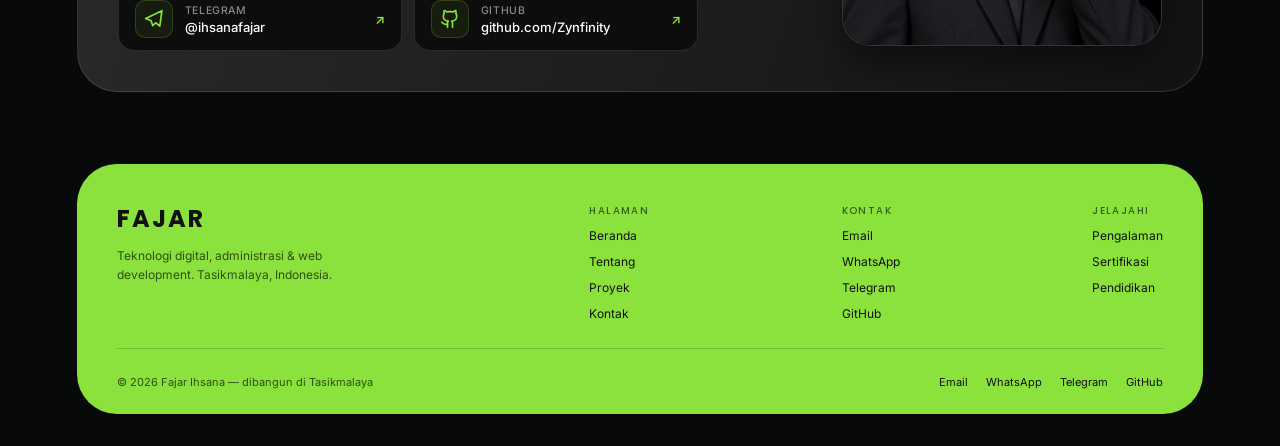
==== commit 4a7c8e22: "feat: complete portfolio with Animate.css, SEO, and responsive design" ====
--- a/index.html
+++ b/index.html
@@ -1,234 +1,654 @@
 <!DOCTYPE html>
-<html lang="en">
-
+<html lang="id">
 <head>
   <meta charset="UTF-8">
   <meta name="viewport" content="width=device-width, initial-scale=1.0">
-  <link rel="shortcut icon" href="./src/favicon/favicon.ico" type="image/x-icon">
-  <link rel="icon" href="./src/favicon/favicon.ico" type="image/x-icon">
-
-  <!-- style -->
-  <link rel="stylesheet" href="/src/css/style.css">
-  <link href="https://unpkg.com/aos@2.3.1/dist/aos.css" rel="stylesheet">
-
-  <!-- font -->
+  <title>Fajar Ihsana — Portofolio Web Developer &amp; IT</title>
+  
+  <!-- Primary Meta Tags -->
+  <meta name="title" content="Fajar Ihsana — Portofolio Web Developer &amp; IT">
+  <meta name="description" content="Portofolio resmi Fajar Ihsana, lulusan S1 Teknik Informatika STMIK DCI Tasikmalaya. Berpengalaman dalam pengembangan aplikasi web, administrasi, manajemen data, dan cloud computing.">
+  <meta name="keywords" content="Fajar Ihsana, Portofolio, Web Developer, Teknik Informatika, STMIK DCI, Tasikmalaya, Administrasi, Cloud Computing, Bangkit Academy, Frontend, React, Node.js">
+  <meta name="author" content="Fajar Ihsana">
+  
+  <!-- Search Engine Crawlers & Image Indexing Directives (Blok Indeks Gambar) -->
+  <meta name="robots" content="index, follow">
+  <meta name="googlebot" content="index, follow, noimageindex">
+  <meta name="robots" content="noimageindex">
+
+  <!-- Open Graph / WhatsApp / LinkedIn -->
+  <meta property="og:type" content="website">
+  <meta property="og:title" content="Fajar Ihsana — Portofolio Web Developer &amp; IT">
+  <meta property="og:description" content="Portofolio resmi Fajar Ihsana, S1 Teknik Informatika STMIK DCI Tasikmalaya. Menampilkan keahlian, pengalaman Bangkit Academy, sertifikasi BNSP, dan proyek digital.">
+  <meta property="og:locale" content="id_ID">
+  <meta property="og:site_name" content="Portofolio Fajar Ihsana">
+
+  <!-- Twitter Meta Tags -->
+  <meta name="twitter:card" content="summary">
+  <meta name="twitter:title" content="Fajar Ihsana — Portofolio Web Developer &amp; IT">
+  <meta name="twitter:description" content="Portofolio resmi Fajar Ihsana, S1 Teknik Informatika STMIK DCI Tasikmalaya.">
+
+  <!-- Favicon & Theme Color -->
+  <link rel="icon" type="image/svg+xml" href="assets/images/favicon.svg">
+  <meta name="theme-color" content="#08090A">
+
+  <!-- Structured Data (JSON-LD) for Rich Google Snippets -->
+  <script type="application/ld+json">
+  {
+    "@context": "https://schema.org",
+    "@type": "Person",
+    "name": "Fajar Ihsana",
+    "jobTitle": "Web Developer & IT Specialist",
+    "alumniOf": {
+      "@type": "CollegeOrUniversity",
+      "name": "STMIK DCI Tasikmalaya"
+    },
+    "knowsAbout": [
+      "Web Development",
+      "Frontend Development",
+      "Cloud Computing",
+      "IT Administration",
+      "Database Management"
+    ],
+    "sameAs": [
+      "https://github.com/Zynfinity",
+      "https://t.me/ihsanafajar"
+    ]
+  }
+  </script>
+  
+  <!-- Google Fonts: Bebas Neue, Caveat, Inter, Poppins -->
   <link rel="preconnect" href="https://fonts.googleapis.com">
   <link rel="preconnect" href="https://fonts.gstatic.com" crossorigin>
-  <link
-    href="https://fonts.googleapis.com/css2?family=Poppins:ital,wght@0,100;0,200;0,300;0,400;0,500;0,600;0,700;0,800;0,900;1,100;1,200;1,300;1,400;1,500;1,600;1,700;1,800;1,900&display=swap"
-    rel="stylesheet">
-
-  <!-- Script -->
-  <script src="https://cdn.jsdelivr.net/npm/particles.js@2.0.0/particles.min.js"></script>
-  <script src="https://unpkg.com/aos@2.3.1/dist/aos.js"></script>
-
-  <title>Fajar Ihsana</title>
+  <link href="https://fonts.googleapis.com/css2?family=Bebas+Neue&family=Caveat:wght@600;700&family=Inter:wght@400;500;600;700&family=Poppins:wght@400;500;600;700;800;900&display=swap" rel="stylesheet">
+  
+  <!-- Animate.css for lightweight CSS animations -->
+  <link rel="stylesheet" href="assets/css/animate.min.css">
+  <link rel="stylesheet" href="style.css">
 </head>
-
-<body class="overflow-x-hidden">
-
-  <nav
-    class="fixed z-50 flex items-center max-w-xs px-6 py-2 -translate-x-1/2 border rounded-lg bg-opacity-80 backdrop-blur-sm left-1/2 border-slate-500 top-5 bg-dark2">
-    <div class="flex gap-6 px-6">
-      <button onclick="scrollToSection('about')" class="text-sm text-white nav-button active">About</button>
-      <button onclick="scrollToSection('project')" class="text-sm text-white nav-button">Project</button>
-      <button onclick="scrollToSection('contact')" class="text-sm text-white nav-button">Contact</button>
-    </div>
-  </nav>
-
-  <section class="relative px-6 pt-40 pb-10 overflow-hidden lg:pb-4 particle bg-dark1 md:px-36 2xl:px-72">
-    <div id="particle" class="absolute top-0 z-0 w-full min-h-screen -left-0">
-    </div>
-    <img src="/src/icons/circleblur.svg" class="absolute top-0 left-16" alt="">
-
-    <div class="relative z-20 header">
-      <div class="z-10 flex flex-col-reverse items-center justify-between gap-10 lg:flex-row">
-        <div data-aos="fade-right">
-          <h2 class="text-xl font-bold text-white typewriter lg:text-2xl">Hello, <span class="text-blue1"
-              id="typewriter-text">Saya Fajar Ihsana</span>
-          </h2>
-          <h1 class="mt-2 text-3xl font-bold lg:text-5xl text-blue2">Junior Front End <br>Developer</h1>
-          <p class="w-full max-w-xl text-base text-justify text-white mt-7">Saya seorang Junior Frontend Developer dari
-            Tasikmalaya yang berfokus pada Web Development.</p>
-          <button onclick="scrollToSection('about')"
-            class="relative glow-button mt-7 bg-blue2 text-black w-28 py-2 font-bold rounded-tr-[10px] rounded-tl-[20px] rounded-bl-[10px] rounded-br-[20px] transition ease-in duration-150 hover:bg-blue1">About
-            Me</button>
-        </div>
-        <div data-aos="fade-left">
-          <img src="/src/images/Foto.png" class="w-full max-w-52 lg:max-w-xs" alt="">
-        </div>
-      </div>
-    </div>
-  </section>
-
-  <!-- About Section Start -->
-  <section id="about" class="relative px-6 pb-10 pt-28 bg-dark2 md:pt-72 lg:pb-4 md:px-36 2xl:px-96">
-    <svg viewBox="0 0 1278 189" fill="none" xmlns="http://www.w3.org/2000/svg" class="absolute top-0 left-0 w-full">
-      <path fill-rule="evenodd" clip-rule="evenodd"
-        d="M1278 0H0V1.04584C4.45843 14.3343 36.9789 88.1631 211.473 98H1041C1217.86 100.621 1266.06 164.559 1278 188.799V0Z"
-        fill="#161B21" />
+<body>
+
+    <!-- Preloader -->
+    <div id="preloader" class="preloader" aria-hidden="true">
+        <div class="preloader-content">
+            <div class="preloader-track">
+                <div class="preloader-bar"></div>
+            </div>
+        </div>
+    </div>
+
+<div class="layer-01-portfolio-1440-auto-layout">
+    <!-- Navigation -->
+    <nav class="nav in-hero" id="navbar">
+        <div class="nav-pill">
+            <div class="links-left">
+                <a href="#beranda" class="work">Beranda</a>
+                <a href="#tentang" class="about">Tentang</a>
+            </div>
+            <div class="links-right">
+                <a href="#proyek" class="services">Proyek</a>
+                <a href="#kontak" class="contact">Kontak</a>
+            </div>
+            <button class="menu-btn" id="menuBtn" aria-label="Buka menu navigasi" aria-expanded="false">
+                <span class="bar-16"></span>
+                <span class="bar-16"></span>
+                <span class="bar-10"></span>
+            </button>
+        </div>
+
+        <!-- Mobile Dropdown Menu -->
+        <div class="mobile-nav-menu" id="mobileMenu">
+            <a href="#beranda" class="mobile-nav-link">Beranda</a>
+            <a href="#tentang" class="mobile-nav-link">Tentang</a>
+            <a href="#pendidikan" class="mobile-nav-link">Pendidikan</a>
+            <a href="#pengalaman" class="mobile-nav-link">Pengalaman</a>
+            <a href="#keahlian" class="mobile-nav-link">Keahlian &amp; Tools</a>
+            <a href="#sertifikasi" class="mobile-nav-link">Sertifikasi</a>
+            <a href="#proyek" class="mobile-nav-link">Proyek</a>
+            <a href="#kontak" class="mobile-nav-link">Kontak</a>
+        </div>
+    </nav>
+
+    <!-- Hero -->
+    <div class="hero" id="beranda">
+        <div class="hero-card">
+            <div class="hero-bg-text">
+                <h1 class="line1">PORTOFOLIO</h1>
+            </div>
+
+            <div class="sunburst">
+                <svg width="56" height="56" viewBox="0 0 56 56" fill="none" xmlns="http://www.w3.org/2000/svg">
+                    <path d="M28 0L30.492 17.081L40.149 2.773L34.983 19.243L49.891 10.542L38.091 23.141L55.298 21.769L39.2 28L55.298 34.231L38.091 32.859L49.891 45.458L34.983 36.757L40.149 53.227L30.492 38.919L28 56L25.508 38.919L15.851 53.227L21.017 36.757L6.109 45.458L17.909 32.859L0.702 34.231L16.8 28L0.702 21.769L17.909 23.141L6.109 10.542L21.017 19.243L15.851 2.773L25.508 17.081Z" fill="#8BE23C"/>
+                </svg>
+            </div>
+            <div class="sparkle-2">
+                <svg width="30" height="30" viewBox="0 0 30 30" fill="none" xmlns="http://www.w3.org/2000/svg">
+                    <path d="M15 0L17.333 12.667L30 15L17.333 17.333L15 30L12.667 17.333L0 15L12.667 12.667Z" fill="#8BE23C"/>
+                </svg>
+            </div>
+
+            <div class="hero-middle">
+                <div class="left-copy">
+                    <p class="hello-tag">Hello, I'm</p>
+                    <h2 class="hero-name">FAJAR IHSANA</h2>
+                    <div class="doodle">
+                        <div class="tick"></div>
+                        <div class="tick-2"></div>
+                        <div class="tick-3"></div>
+                    </div>
+                    <p class="copy">Lulusan S1 Teknik Informatika dengan kemampuan di bidang teknologi digital, pengolahan data, dan administrasi. Terbuka untuk berbagai peluang kerja dan siap berkontribusi.</p>
+                    <a href="#proyek" class="ghost-btn" style="text-decoration: none;">
+                        <p class="ghost-label">Lihat proyek</p>
+                        <span class="arr-icon">↗</span>
+                    </a>
+                </div>
+
+                <div class="portrait-stage">
+                    <div class="backdrop-circle"></div>
+                    <img src="assets/images/hero-photo.png" alt="Fajar Ihsana" class="hero-photo-img">
+                    <div class="squiggle">
+                        <svg width="52" height="74" viewBox="0 0 68 90" fill="none" xmlns="http://www.w3.org/2000/svg">
+                            <path transform="matrix(1 0 0 1 8 8)" d="M35.465 74C-5.911 61.965 -11.083 13.827 19.949 1.793C45.809 -7.233 61.325 19.845 45.809 37.896C32.879 52.94 14.777 40.905 22.535 25.862" fill="none" stroke="#111111" stroke-width="2.5" stroke-linecap="round"/>
+                        </svg>
+                    </div>
+                    <div class="cta-pill">
+                        <a href="#kontak" class="primary" style="text-decoration: none;">
+                            <p class="t">Mulai proyek</p>
+                            <p class="a">↗</p>
+                        </a>
+                        <a href="#kontak" class="secondary" style="text-decoration: none;">
+                            <p class="t-2">Ayo kolaborasi</p>
+                        </a>
+                    </div>
+                </div>
+
+                <div class="rating">
+                    <p class="stars">S1 INFORMATIKA</p>
+                    <p class="years">3.66</p>
+                    <p class="experience">IPK / 4.00</p>
+                    <p class="hero-subtag">Turning ideas into powerful digital experiences.</p>
+                </div>
+            </div>
+        </div>
+    </div>
+
+    <!-- About Section -->
+    <div class="about-2" id="tentang">
+        <div class="about-top">
+            <div class="about-heading">
+                <div class="head-row">
+                    <p class="t2">Profil</p>
+                    <div class="products-hl">
+                        <p class="t-3">Singkat</p>
+                    </div>
+                </div>
+                <p class="note">Mengenal lebih jauh tentang saya dan perjalanan di bidang teknologi.</p>
+            </div>
+        </div>
+
+        <div class="about-main">
+            <div class="about-photo-wrapper">
+                <div class="about-photo-card">
+                    <img src="assets/images/profile-photo.png" alt="Fajar Ihsana — Web Developer & IT" class="about-photo-img" />
+                </div>
+            </div>
+
+            <div class="about-copy">
+                <p class="body">Saya Fajar Ihsana, lulusan S1 Teknik Informatika dari STMIK DCI Tasikmalaya. Memiliki pengalaman dalam pengembangan aplikasi web, pengelolaan basis data, serta terbiasa menggunakan komputer untuk mengolah dokumen dan data. Saya juga memiliki kemampuan beradaptasi, ketelitian dalam menyelesaikan pekerjaan, dan kemauan untuk mempelajari hal baru. Saat ini saya terbuka terhadap peluang kerja di bidang administrasi, pengelolaan marketplace, data entry, operasional, maupun teknologi informasi.</p>
+            </div>
+        </div>
+    </div>
+
+    <!-- Education Section -->
+    <div class="education" id="pendidikan">
+        <div class="header">
+            <div class="title">
+                <p class="label">PENDIDIKAN</p>
+                <p class="h2">Pendidikan</p>
+            </div>
+            <p class="note-2">Riwayat pendidikan dan pengalaman akademik saya.</p>
+        </div>
+        <div class="education-cards"></div>
+        <div class="timeline">
+            <div class="spine"></div>
+            <div class="spine-2"></div>
+            <div class="spine-3"></div>
+            <div class="spine-4"></div>
+            <div class="spine-5"></div>
+            <div class="spine-6"></div>
+            <div class="spine-7"></div>
+            <div class="spine-8"></div>
+            <div class="spine-9"></div>
+            <div class="spine-10"></div>
+            <div class="spine-11"></div>
+            <div class="spine-12"></div>
+            <div class="spine-13"></div>
+            <div class="spine-14"></div>
+            <div class="spine-15"></div>
+            <div class="spine-16"></div>
+            <div class="spine-17"></div>
+            <div class="node-1">
+                <p class="n">1</p>
+            </div>
+            <div class="connector"></div>
+            <div class="connector-2"></div>
+            <div class="connector-3"></div>
+            <div class="connector-4"></div>
+            <div class="connector-5"></div>
+            <div class="connector-6"></div>
+            <div class="block-s1">
+                <div class="year-row">
+                    <p class="years-2">2022 — 2026</p>
+                    <div class="level">
+                        <p class="t-4">S1</p>
+                    </div>
+                </div>
+                <div class="card-s1">
+                    <div class="foto-s1">
+                        <div class="image"></div>
+                    </div>
+                    <div class="body-3">
+                        <p class="school">STMIK DCI Tasikmalaya</p>
+                        <p class="major">S1 Teknik Informatika · IPK 3.66/4.00</p>
+                        <p class="desc">Fokus pada rekayasa perangkat lunak, pengembangan aplikasi web, dan basis data.</p>
+                    </div>
+                </div>
+            </div>
+
+            <div class="node-2">
+                <p class="n-2">2</p>
+            </div>
+            <div class="connector-7"></div>
+            <div class="connector-8"></div>
+            <div class="connector-9"></div>
+            <div class="connector-10"></div>
+            <div class="connector-11"></div>
+            <div class="connector-12"></div>
+            <div class="block-smk">
+                <div class="year-row-3">
+                    <p class="years-smk">2019 — 2022</p>
+                    <div class="level-3">
+                        <p class="t-smk">SMK</p>
+                    </div>
+                </div>
+                <div class="card-smk">
+                    <div class="foto-smk">
+                        <div class="image-2"></div>
+                    </div>
+                    <div class="body-smk">
+                        <p class="school-3">SMK MUHAMMADIYAH Tasikmalaya</p>
+                        <p class="major-3">Teknik Komputer Jaringan</p>
+                        <p class="desc-smk">Kompetensi keahlian perakitan hardware, administrasi server, instalasi jaringan LAN/WAN, dan konfigurasi routing MikroTik.</p>
+                    </div>
+                </div>
+            </div>
+        </div>
+    </div>
+
+    <!-- Experience / Professional Training Section -->
+    <div class="experience-section" id="pengalaman">
+        <div class="header">
+            <div class="title">
+                <p class="label">PENGALAMAN &amp; PELATIHAN</p>
+                <div class="head-row">
+                    <p class="h2">Pengalaman</p>
+                    <div class="products-hl">
+                        <p class="t-3">Program</p>
+                    </div>
+                </div>
+            </div>
+            <p class="note-2">Program studi independen, pelatihan intensif, dan proyek kolaboratif yang pernah saya ikuti.</p>
+        </div>
+
+        <div class="experience-list">
+            <div class="exp-card">
+                <div class="exp-photo"></div>
+                <div class="exp-content">
+                    <div class="exp-badge-row">
+                        <span class="exp-year">2024</span>
+                        <span class="exp-tag">MSIB BATCH 7 · STUDI INDEPENDEN BERSERTIFIKAT</span>
+                    </div>
+                    <h3 class="exp-title">Bangkit Academy led by Google, GoTo, &amp; Traveloka</h3>
+                    <p class="exp-role">Cloud Computing Cohort · Studi Independen</p>
+                    <p class="exp-desc">
+                        Mengikuti program pengembangan kompetensi teknologi berskala nasional yang diinisiasi oleh Google. Mempelajari Google Cloud Platform (GCP), arsitektur cloud backend Node.js, pembuatan RESTful API, dan deployment aplikasi.
+                    </p>
+                    <div class="exp-highlights">
+                        <div class="exp-highlight-item">
+                            <span class="exp-hl-dot"></span>
+                            <p><strong>Capstone Project (SmartBite):</strong> Berkolaborasi dalam tim lintas disiplin 7 orang untuk merancang backend, autentikasi pengguna, serta integrasi model machine learning pada cloud server.</p>
+                        </div>
+                        <div class="exp-highlight-item">
+                            <span class="exp-hl-dot"></span>
+                            <p><strong>Keterampilan:</strong> Google Cloud Platform (GCP), Node.js, REST API, Cloud Run, Git/GitHub, Team Collaboration, Problem Solving.</p>
+                        </div>
+                    </div>
+                </div>
+            </div>
+        </div>
+    </div>
+
+    <!-- Skills Section -->
+    <div class="skills" id="keahlian">
+        <div class="skills-card">
+            <div class="header-2">
+                <div class="title-2">
+                    <p class="label-2">KEAHLIAN</p>
+                    <p class="h2-2">Keahlian &amp; Tools</p>
+                </div>
+                <p class="note-3">Teknologi dan tools yang saya kuasai.</p>
+            </div>
+            <div class="grid">
+                <div class="row-0">
+                    <div class="group-soft-skill">
+                        <div class="title-3">
+                            <p class="n-3">01</p>
+                            <p class="t-6">Frontend</p>
+                        </div>
+                        <div class="chips">
+                            <div class="chip"><p class="t-7">React.js</p></div>
+                            <div class="chip-2"><p class="t-8">JavaScript</p></div>
+                            <div class="chip-3"><p class="t-9">HTML</p></div>
+                            <div class="chip-4"><p class="t-10">CSS</p></div>
+                            <div class="chip-5"><p class="t-11">Tailwind CSS</p></div>
+                            <div class="chip-6"><p class="t-12">Flutter</p></div>
+                        </div>
+                    </div>
+                    <div class="group-hard-skill">
+                        <div class="title-4">
+                            <p class="n-4">02</p>
+                            <p class="t-13">Backend</p>
+                        </div>
+                        <div class="chips-2">
+                            <div class="chip-7"><p class="t-14">Node.js</p></div>
+                            <div class="chip-10"><p class="t-17">Python</p></div>
+                            <div class="chip-11"><p class="t-18">PHP</p></div>
+                            <div class="chip-12"><p class="t-19">MySQL</p></div>
+                        </div>
+                    </div>
+                </div>
+                <div class="row-1">
+                    <div class="group-software">
+                        <div class="title-5">
+                            <p class="n-5">03</p>
+                            <p class="t-20">Ms. Office</p>
+                        </div>
+                        <div class="chips-3">
+                            <div class="chip-13"><p class="t-21">Microsoft Word</p></div>
+                            <div class="chip-14"><p class="t-22">Microsoft Excel</p></div>
+                            <div class="chip-15"><p class="t-23">Microsoft PowerPoint</p></div>
+                            <div class="chip-17"><p class="t-25">Google Docs &amp; Sheets</p></div>
+                            <div class="chip-18"><p class="t-26">Spreadsheet</p></div>
+                        </div>
+                    </div>
+                    <div class="group-bahasa">
+                        <div class="title-6">
+                            <p class="n-6">04</p>
+                            <p class="t-27">Bahasa</p>
+                        </div>
+                        <div class="chips-4">
+                            <div class="chip-19"><p class="t-28">Indonesia — Native</p></div>
+                            <div class="chip-20"><p class="t-29">Inggris — Professional</p></div>
+                        </div>
+                    </div>
+                </div>
+            </div>
+        </div>
+    </div>
+
+    <!-- Organization / Certifications Section -->
+    <div class="organization" id="sertifikasi">
+        <div class="header-3">
+            <div class="title-7">
+                <p class="label-3">SERTIFIKASI &amp; PENCAPAIAN</p>
+                <p class="h2-3">Sertifikasi &amp; Pencapaian</p>
+            </div>
+            <p class="note-4">Sertifikasi kompetensi resmi dan prestasi kompetisi yang telah saya raih.</p>
+        </div>
+
+        <div class="cert-groups">
+            <!-- Sub-section 1: Sertifikasi -->
+            <div class="cert-group">
+                <div class="cert-subhead">
+                    <h3 class="cert-subhead-title">Sertifikasi</h3>
+                </div>
+                <div class="cert-cards-row">
+                    <div class="org-ketua-himpunan">
+                        <p class="years-4">2026</p>
+                        <p class="role">Junior Programmer</p>
+                        <p class="org">BNSP · Sertifikasi Kompetensi</p>
+                        <p class="desc-3">Sertifikasi kompetensi nasional di bidang pemrograman — menulis, menguji, dan merawat kode.</p>
+                    </div>
+                    <div class="org-volunteer-lead">
+                        <p class="years-5">2026</p>
+                        <p class="role-2">Junior Network Administrator</p>
+                        <p class="org-2">BNSP · Sertifikasi Kompetensi</p>
+                        <p class="desc-4">Sertifikasi jaringan: konfigurasi, keamanan, dan troubleshooting infrastruktur.</p>
+                    </div>
+                </div>
+            </div>
+
+            <!-- Sub-section 2: Pencapaian -->
+            <div class="cert-group">
+                <div class="cert-subhead">
+                    <h3 class="cert-subhead-title">Pencapaian</h3>
+                </div>
+                <div class="cert-cards-row">
+                    <div class="org-mentor-ui-ux">
+                        <p class="years-6">2024</p>
+                        <p class="role-3">Juara 1 WordPress</p>
+                        <p class="org-3">Case Competition · UNESA</p>
+                        <p class="desc-5">Membangun situs WordPress untuk studi kasus nyata dan menang di kompetisi UNESA.</p>
+                    </div>
+                </div>
+            </div>
+        </div>
+    </div>
+
+    <!-- Project Section -->
+    <div class="project" id="proyek">
+        <div class="work-header">
+            <div class="work-title">
+                <p class="eyebrow">PROYEK</p>
+                <div class="head-row-2">
+                    <p class="h1-2">Proyek</p>
+                    <div class="hl">
+                        <p class="t-30">Pilihan</p>
+                    </div>
+                </div>
+                <p class="note-5">Beberapa proyek yang pernah saya kerjakan.</p>
+            </div>
+            <a href="https://github.com/Zynfinity" target="_blank" rel="noopener noreferrer" class="view-all" style="text-decoration:none;">
+                <p class="t-31">Lihat GitHub</p>
+                <p class="a-2">↗</p>
+            </a>
+        </div>
+        <div class="work-grid">
+            <a href="https://github.com/Zynfinity/photobox" target="_blank" rel="noopener noreferrer" class="card-skylearn" style="text-decoration:none;">
+                <div class="thumb">
+                    <img src="assets/images/project-1.png" alt="FMPhoto - Photobox" class="project-img">
+                </div>
+                <div class="meta-2">
+                    <div class="top">
+                        <p class="name">FMPhoto (Photobox)</p>
+                        <p class="year">2026</p>
+                    </div>
+                    <div class="bot">
+                        <p class="role-4">Aplikasi Web &amp; Manajemen Photobox</p>
+                        <p class="arr">↗</p>
+                    </div>
+                </div>
+            </a>
+            <a href="https://github.com/AnamSadat/SmartBite" target="_blank" rel="noopener noreferrer" class="card-lintas-pay" style="text-decoration:none;">
+                <div class="thumb-2">
+                    <img src="assets/images/project-2.png" alt="SmartBite" class="project-img">
+                </div>
+                <div class="meta-3">
+                    <div class="top-2">
+                        <p class="name-2">SmartBite</p>
+                        <p class="year-2">2024</p>
+                    </div>
+                    <div class="bot-2">
+                        <p class="role-5">Deteksi Nutrisi &amp; Kalori Makanan</p>
+                        <p class="arr-2">↗</p>
+                    </div>
+                </div>
+            </a>
+            <a href="https://github.com/Zynfinity/SIM-FORMAT" target="_blank" rel="noopener noreferrer" class="card-ruang-baca" style="text-decoration:none;">
+                <div class="thumb-3">
+                    <img src="assets/images/project-3.png" alt="SIM-FORMAT" class="project-img">
+                </div>
+                <div class="meta-4">
+                    <div class="top-3">
+                        <p class="name-3">SIM-FORMAT</p>
+                        <p class="year-3">2026</p>
+                    </div>
+                    <div class="bot-3">
+                        <p class="role-6">Sistem Informasi Manajemen UKM</p>
+                        <p class="arr-3">↗</p>
+                    </div>
+                </div>
+            </a>
+        </div>
+    </div>
+
+    <!-- Contact Section -->
+    <div class="contact-2" id="kontak">
+        <div class="contact-card">
+            <div class="contact-copy">
+                <p class="eyebrow-2">AYO BEKERJA SAMA</p>
+                <div class="head-row-3">
+                    <p class="h1-3">Hubungi</p>
+                    <div class="hl-2">
+                        <p class="t-32">Saya</p>
+                    </div>
+                </div>
+                <p class="note-6">Terbuka untuk peluang kerja, proyek, dan kolaborasi.</p>
+                <p class="body-5">Silakan hubungi saya melalui salah satu kontak berikut — saya akan merespons secepat mungkin.</p>
+                
+                <div class="contact-channels">
+                    <!-- Email -->
+                    <a href="mailto:fajarihsana15@gmail.com" class="channel-card">
+                        <div class="channel-icon">
+                            <svg width="20" height="20" viewBox="0 0 24 24" fill="none" stroke="#8BE23C" stroke-width="2" stroke-linecap="round" stroke-linejoin="round">
+                                <rect width="20" height="16" x="2" y="4" rx="2"/>
+                                <path d="m22 7-8.97 5.7a1.94 1.94 0 0 1-2.06 0L2 7"/>
+                            </svg>
+                        </div>
+                        <div class="channel-meta">
+                            <span class="channel-title">Email</span>
+                            <span class="channel-desc">fajarihsana15@gmail.com</span>
+                        </div>
+                        <span class="channel-arrow">↗</span>
+                    </a>
+
+                    <!-- WhatsApp -->
+                    <a href="https://wa.me/6289506883380" target="_blank" rel="noopener noreferrer" class="channel-card">
+                        <div class="channel-icon">
+                            <svg width="20" height="20" viewBox="0 0 24 24" fill="none" stroke="#8BE23C" stroke-width="2" stroke-linecap="round" stroke-linejoin="round">
+                                <path d="M21 11.5a8.38 8.38 0 0 1-.9 3.8 8.5 8.5 0 0 1-7.6 4.7 8.38 8.38 0 0 1-3.8-.9L3 21l1.9-5.7a8.38 8.38 0 0 1-.9-3.8 8.5 8.5 0 0 1 4.7-7.6 8.38 8.38 0 0 1 3.8-.9h.5a8.48 8.48 0 0 1 8 8v.5z"/>
+                            </svg>
+                        </div>
+                        <div class="channel-meta">
+                            <span class="channel-title">WhatsApp</span>
+                            <span class="channel-desc">0895-0688-3380</span>
+                        </div>
+                        <span class="channel-arrow">↗</span>
+                    </a>
+
+                    <!-- Telegram -->
+                    <a href="https://t.me/ihsanafajar" target="_blank" rel="noopener noreferrer" class="channel-card">
+                        <div class="channel-icon">
+                            <svg width="20" height="20" viewBox="0 0 24 24" fill="none" stroke="#8BE23C" stroke-width="2" stroke-linecap="round" stroke-linejoin="round">
+                                <path d="M21.5 2 2 11.5l6.5 2.5 2 6 3.5-3.5 5 4 2.5-18.5z"/>
+                            </svg>
+                        </div>
+                        <div class="channel-meta">
+                            <span class="channel-title">Telegram</span>
+                            <span class="channel-desc">@ihsanafajar</span>
+                        </div>
+                        <span class="channel-arrow">↗</span>
+                    </a>
+
+                    <!-- GitHub -->
+                    <a href="https://github.com/Zynfinity" target="_blank" rel="noopener noreferrer" class="channel-card">
+                        <div class="channel-icon">
+                            <svg width="20" height="20" viewBox="0 0 24 24" fill="none" stroke="#8BE23C" stroke-width="2" stroke-linecap="round" stroke-linejoin="round">
+                                <path d="M15 22v-4a4.8 4.8 0 0 0-1-3.5c3 0 6-2 6-5.5.08-1.25-.27-2.48-1-3.5.28-1.15.28-2.35 0-3.5 0 0-1 0-3 1.5-2.64-.5-5.36-.5-8 0C6 2 5 2 5 2c-.3 1.15-.3 2.35 0 3.5A5.403 5.403 0 0 0 4 9c0 3.5 3 5.5 6 5.5-.39.49-.68 1.05-.85 1.65-.17.6-.22 1.23-.15 1.85v4"/>
+                                <path d="M9 18c-4.51 2-5-2-7-2"/>
+                            </svg>
+                        </div>
+                        <div class="channel-meta">
+                            <span class="channel-title">GitHub</span>
+                            <span class="channel-desc">github.com/Zynfinity</span>
+                        </div>
+                        <span class="channel-arrow">↗</span>
+                    </a>
+                </div>
+            </div>
+            <div class="contact-portrait">
+                <img src="assets/images/contact-portrait.jpg" alt="Fajar Ihsana" class="contact-img" />
+                <div class="sp">
+                    <svg width="30" height="30" viewBox="0 0 30 30" fill="none" xmlns="http://www.w3.org/2000/svg">
+                        <path d="M15 0L18.288 11.712L30 15L18.288 18.288L15 30L11.712 18.288L0 15L11.712 11.712L15 0Z" fill="#8BE23C"/>
+                    </svg>
+                </div>
+            </div>
+        </div>
+    </div>
+
+    <!-- Footer -->
+    <div class="footer">
+        <div class="footer-block">
+            <div class="footer-top">
+                <div class="footer-brand">
+                    <div class="mark">
+                        <p class="wm">FAJAR</p>
+                    </div>
+                    <p class="tag">Teknologi digital, administrasi &amp; web development. Tasikmalaya, Indonesia.</p>
+                </div>
+                <div class="col-pages">
+                    <p class="label-4">HALAMAN</p>
+                    <a href="#beranda" class="item-work" style="text-decoration:none;">Beranda</a>
+                    <a href="#tentang" class="item-about" style="text-decoration:none;">Tentang</a>
+                    <a href="#proyek" class="item-services" style="text-decoration:none;">Proyek</a>
+                    <a href="#kontak" class="item-contact" style="text-decoration:none;">Kontak</a>
+                </div>
+                <div class="col-elsewhere">
+                    <p class="label-5">KONTAK</p>
+                    <a href="mailto:fajarihsana15@gmail.com" class="item-read-cv" style="text-decoration:none;">Email</a>
+                    <a href="https://wa.me/6289506883380" target="_blank" rel="noopener noreferrer" class="item-linkedin" style="text-decoration:none;">WhatsApp</a>
+                    <a href="https://t.me/ihsanafajar" target="_blank" rel="noopener noreferrer" class="item-linkedin" style="text-decoration:none;">Telegram</a>
+                    <a href="https://github.com/Zynfinity" target="_blank" rel="noopener noreferrer" class="item-dribbble" style="text-decoration:none;">GitHub</a>
+                </div>
+                <div class="col-notes">
+                    <p class="label-6">JELAJAHI</p>
+                    <a href="#pengalaman" class="item-case-studies" style="text-decoration:none;">Pengalaman</a>
+                    <a href="#sertifikasi" class="item-process" style="text-decoration:none;">Sertifikasi</a>
+                    <a href="#pendidikan" class="item-writing" style="text-decoration:none;">Pendidikan</a>
+                </div>
+            </div>
+            <div class="divider"></div>
+            <div class="footer-bottom">
+                <p class="copy-2">© 2026 Fajar Ihsana — dibangun di Tasikmalaya</p>
+                <div class="socials">
+                    <a href="mailto:fajarihsana15@gmail.com" class="s-instagram" style="text-decoration:none;">Email</a>
+                    <a href="https://wa.me/6289506883380" target="_blank" rel="noopener noreferrer" class="s-linkedin" style="text-decoration:none;">WhatsApp</a>
+                    <a href="https://t.me/ihsanafajar" target="_blank" rel="noopener noreferrer" class="s-linkedin" style="text-decoration:none;">Telegram</a>
+                    <a href="https://github.com/Zynfinity" target="_blank" rel="noopener noreferrer" class="s-dribbble" style="text-decoration:none;">GitHub</a>
+                </div>
+            </div>
+        </div>
+    </div>
+</div>
+
+<!-- Scroll to Top Button -->
+<button id="scrollToTopBtn" class="scroll-to-top" aria-label="Kembali ke atas" title="Kembali ke atas">
+    <svg width="20" height="20" viewBox="0 0 24 24" fill="none" stroke="currentColor" stroke-width="2.5" stroke-linecap="round" stroke-linejoin="round">
+        <polyline points="18 15 12 9 6 15"></polyline>
     </svg>
-    <div class="flex flex-col items-center">
-      <h1 data-aos="fade-up" class="text-3xl font-bold text-white">About <span class="text-blue1">Me</span></h1>
-      <div data-aos="fade-right" class="flex mt-10 gap-x-10">
-        <p class="w-full text-white">Halo, saya Fajar Ihsana, mahasiswa semester 4 di Teknik Informatika, STMIK DCI
-          Tasikmalaya. Sebagai seorang mahasiswa yang berfokus pada pengembangan web, saya memiliki minat dan keahlian
-          dalam membangun dan merancang situs web yang fungsional dan estetis. Saya berkomitmen untuk terus belajar dan
-          mengembangkan pengalaman di bidang IT, terutama dalam pengembangan web. Saya tertarik pada berbagai aspek dari
-          front-end hingga back-end development, dan selalu mencari peluang untuk meningkatkan keterampilan saya melalui
-          proyek-proyek praktis dan kolaborasi dengan sesama pengembang.</p>
-      </div>
-    </div>
-
-  </section>
-  <!-- About Section End -->
-
-  <!-- Project Section Start -->
-  <section id="project" class="relative px-6 pb-10 overflow-hidden lg:pb-4 bg-dark1 pt-28 md:pt-72 md:px-36 lg:px-72">
-    <svg viewBox="0 0 1278 189" fill="none" xmlns="http://www.w3.org/2000/svg" class="absolute top-0 left-0 w-full">
-      <path fill-rule="evenodd" clip-rule="evenodd"
-        d="M1278 0H0V1.04584C4.45843 14.3343 36.9789 88.1631 211.473 98H1041C1217.86 100.621 1266.06 164.559 1278 188.799V0Z"
-        fill="#1F252D" />
-    </svg>
-    <div class="flex flex-col items-center">
-      <h1 data-aos="fade-up" class="text-3xl font-bold text-white"><span class="text-blue1">My</span> Project</h1>
-      <div class="flex flex-wrap justify-center w-full gap-10 mt-10">
-        <div data-aos="zoom-in-up"
-          class="w-full max-w-md overflow-hidden shadow-2xl project bg-dark2 lg:w-1/2 border-t-dark1 rounded-xl">
-          <img src="/src/images/pemilu.png" alt="" class="object-cover w-full rounded-xl h-60">
-          <div class="flex flex-col gap-2 p-3">
-            <h2 class="text-lg font-semibold text-white">Pemilu Format</h2>
-            <p class="text-sm font-semibold text-gray1">Sistem Aplikasi pemilihan ketua Format Baru 2024/2025</p>
-            <button
-              class="glow-button relative mt-5 bg-blue2 text-black w-fit px-4 py-1 font-bold text-sm rounded-tr-[10px] rounded-tl-[20px] rounded-bl-[10px] rounded-br-[20px] transition ease-in duration-150 hover:bg-blue1">View</button>
-          </div>
-        </div>
-        <div data-aos="zoom-in-up"
-          class="w-full max-w-md overflow-hidden shadow-2xl project bg-dark2 lg:w-1/2 border-t-dark1 rounded-xl">
-          <img src="/src/images/instagram-clone.png" alt="" class="object-cover w-full rounded-xl h-60">
-          <div class="flex flex-col gap-2 p-3">
-            <h2 class="text-lg font-semibold text-white">Instagram Clone</h2>
-            <p class="text-sm font-semibold text-gray1">Trying to imitate the Instagram website, it's not perfect</p>
-            <button
-              class="glow-button relative mt-5 bg-blue2 text-black px-4 py-1 w-fit text-sm font-bold rounded-tr-[10px] rounded-tl-[20px] rounded-bl-[10px] rounded-br-[20px] transition ease-in duration-150 hover:bg-blue1">View</button>
-          </div>
-        </div>
-        <div data-aos="zoom-in-up"
-          class="w-full max-w-md overflow-hidden shadow-2xl project bg-dark2 lg:w-1/2 border-t-dark1 rounded-xl">
-          <img src="/src/images/keyboard.jpg" alt="" class="object-cover w-full rounded-xl h-60">
-          <div class="flex flex-col gap-2 p-3">
-            <h2 class="text-lg font-semibold text-white">Instagram Clone</h2>
-            <p class="text-sm font-semibold text-gray1">Trying to imitate the Instagram website, it's not perfect</p>
-            <button
-              class="glow-button relative mt-5 bg-blue2 text-black px-4 py-1 w-fit text-sm font-bold rounded-tr-[10px] rounded-tl-[20px] rounded-bl-[10px] rounded-br-[20px] transition ease-in duration-150 hover:bg-blue1">View</button>
-          </div>
-        </div>
-        <div data-aos="zoom-in-up"
-          class="w-full max-w-md overflow-hidden shadow-2xl project bg-dark2 lg:w-1/2 border-t-dark1 rounded-xl">
-          <img src="/src/images/keyboard.jpg" alt="" class="object-cover w-full rounded-xl h-60">
-          <div class="flex flex-col gap-2 p-3">
-            <h2 class="text-lg font-semibold text-white">Instagram Clone</h2>
-            <p class="text-sm font-semibold text-gray1">Trying to imitate the Instagram website, it's not perfect</p>
-            <button
-              class="glow-button relative mt-5 bg-blue2 text-black px-4 py-1 w-fit text-sm font-bold rounded-tr-[10px] rounded-tl-[20px] rounded-bl-[10px] rounded-br-[20px] transition ease-in duration-150 hover:bg-blue1">View</button>
-          </div>
-        </div>
-      </div>
-    </div>
-  </section>
-  <!-- Project Section End -->
-
-  <!-- Contact Section Start -->
-  <section id="contact" class="relative px-6 pb-10 overflow-hidden bg-dark2 pt-28 md:pt-72 md:px-36 lg:px-72">
-    <svg viewBox="0 0 1278 189" fill="none" xmlns="http://www.w3.org/2000/svg" class="absolute top-0 left-0 w-full">
-      <path fill-rule="evenodd" clip-rule="evenodd"
-        d="M1278 0H0V1.04584C4.45843 14.3343 36.9789 88.1631 211.473 98H1041C1217.86 100.621 1266.06 164.559 1278 188.799V0Z"
-        fill="#161B21" />
-    </svg>
-    <div class="flex flex-col items-center">
-      <h1 data-aos="fade-up" class="text-3xl font-bold text-white">Contact</h1>
-      <div class="flex flex-wrap justify-center w-full gap-10 mt-10">
-        <div data-aos="zoom-in-up"
-          class="flex w-full max-w-md gap-4 p-4 overflow-hidden border border-gray-400 shadow-2xl bg-gradient-to-br from-blue1/20 via-dark1 to-dark1 lg:w-1/2 rounded-xl">
-          <div class="flex flex-col w-5/6 gap-4">
-            <div>
-              <h1 class="text-lg font-bold text-gray-400">Github</h1>
-              <span class="text-sm font-semibold text-gray-400">Explore the source code for all my project on
-                Github</span>
-            </div>
-            <a href="https://github.com/Zynfinity"
-              class="relative px-4 py-2 text-sm font-semibold bg-gray-500 rounded-lg button text-dark1 glow-button-github w-fit">Go
-              to
-              Github</a>
-          </div>
-          <div class="flex items-end justify-end w-1/6 h-full">
-            <img src="/src/icons/github.svg" alt="" class="w-10 p-2 bg-gray-500 rounded-full">
-          </div>
-        </div>
-
-        <div data-aos="zoom-in-up"
-          class="flex justify-between w-full max-w-md gap-4 p-4 overflow-hidden border border-[#F2748B] shadow-2xl bg-gradient-to-br from-[#FE3F3F]/20 via-dark1/50 to-dark1 lg:w-1/2 rounded-xl">
-          <div class="flex flex-col justify-between w-5/6 gap-4">
-            <div>
-              <h1 class="text-lg font-bold text-[#F2748B]">Instagram</h1>
-              <span class="text-[#F2748B] text-sm font-semibold">My Instagram Account</span>
-            </div>
-            <a href="https://www.instagram.com/ihsanafajar/"
-              class="button relative px-4 py-2 font-semibold text-dark1 bg-[#F2748B] rounded-lg glow-button-instagram w-fit text-sm">Go
-              to
-              Instagram</a>
-          </div>
-          <div class="flex items-end h-full">
-            <img src="/src/icons/instagram.svg" alt="" class="w-10 p-2 bg-[#F2748B] rounded-full">
-          </div>
-        </div>
-
-        <div data-aos="zoom-in-up"
-          class="flex justify-between w-full max-w-md gap-4 p-4 overflow-hidden border border-[#5865F2] shadow-2xl bg-gradient-to-br from-[#5865F2]/20 via-dark1/50 to-dark1 lg:w-1/2 rounded-xl">
-          <div class="flex flex-col justify-between w-5/6 gap-4">
-            <div>
-              <h1 class="text-lg font-bold text-[#5865F2]">Discord</h1>
-              <span class="text-[#5865F2] text-sm font-semibold">My Discord Account</span>
-            </div>
-            <a href="https://discordapp.com/users/754244066895724665" target="_blank"
-              class="button relative px-4 py-2 font-semibold text-dark1 bg-[#5865F2] rounded-lg glow-button-discord w-fit text-sm">Go
-              to
-              Discord</a>
-          </div>
-          <div class="flex items-end h-full">
-            <img src="/src/icons/discord.svg" alt="" class="w-10 p-2 bg-[#5865F2] rounded-full">
-          </div>
-        </div>
-
-        <div data-aos="zoom-in-up"
-          class="flex justify-between w-full max-w-md gap-4 p-4 overflow-hidden border border-[#F84437] shadow-2xl bg-gradient-to-br from-[#F84437]/20 via-dark1/50 to-dark1 lg:w-1/2 rounded-xl">
-          <div class="flex flex-col justify-between w-5/6 gap-4">
-            <div>
-              <h1 class="text-lg font-bold text-[#F84437]">Email</h1>
-              <input hidden value="fajarihsana15@gmail.com" id="email" />
-              <span class="text-[#F84437] text-sm font-semibold">My Email</span>
-            </div>
-            <button onclick="copyEmail()"
-              class="button relative px-4 py-2 font-semibold text-dark1 bg-[#F84437]/70 rounded-lg glow-button-email w-fit text-sm">Copy
-              Email</button>
-          </div>
-          <div class="flex items-end h-full">
-            <img src="/src/icons/email.svg" alt="" class="w-10 p-2 bg-[#F84437]/50 rounded-full">
-          </div>
-        </div>
-      </div>
-    </div>
-  </section>
-  <!-- Contact Section End -->
-
-  <!-- Footer Section Start -->
-  <footer class="flex justify-center pt-10 pb-10 bg-dark2">
-    <p class="text-xs font-semibold">Fajar Ihsana 2024</p>
-  </footer>
-  <!-- Footer Section End -->
-
-  <script src="/src/js/app.js"></script>
-  <script src="/src/js/particle.js"></script>
+</button>
+
+<script src="script.js"></script>
 </body>
-
 </html>
--- a/style.css
+++ b/style.css
@@ -0,0 +1,3775 @@
+* {
+  box-sizing: border-box;
+  margin: 0;
+  padding: 0;
+}
+
+html {
+  scroll-behavior: smooth;
+  scrollbar-width: thin;
+  scrollbar-color: #2F2F35 #090909;
+}
+
+/* Scrollbar */
+::-webkit-scrollbar {
+  width: 9px;
+  height: 9px;
+}
+
+::-webkit-scrollbar-track {
+  background: #090909;
+}
+
+::-webkit-scrollbar-thumb {
+  background: #28282E;
+  border-radius: 999px;
+  border: 2px solid #090909;
+  transition: background 0.2s ease;
+}
+
+::-webkit-scrollbar-thumb:hover {
+  background: #8BE23C;
+}
+
+::-webkit-scrollbar-thumb:active {
+  background: #76c72e;
+}
+
+::-webkit-scrollbar-corner {
+  background: #090909;
+}
+
+html {
+  scroll-behavior: smooth;
+}
+
+#beranda, #tentang, #pendidikan, #pengalaman, #keahlian, #sertifikasi, #proyek, #kontak {
+  scroll-margin-top: clamp(60px, 8vw, 90px);
+}
+
+body {
+  margin: 0;
+  padding: 0;
+  width: 100%;
+  min-height: 100vh;
+  background-color: #08090A;
+  overflow-x: hidden;
+  font-family: "Inter", sans-serif;
+}
+
+/* Preloader */
+.preloader {
+  position: fixed;
+  inset: 0;
+  width: 100%;
+  height: 100%;
+  background: #090909;
+  z-index: 99999;
+  display: flex;
+  align-items: center;
+  justify-content: center;
+  transition: opacity 0.5s cubic-bezier(0.16, 1, 0.3, 1), visibility 0.5s;
+}
+.preloader.loaded {
+  opacity: 0;
+  visibility: hidden;
+  pointer-events: none;
+}
+.preloader-content {
+  display: flex;
+  flex-direction: column;
+  align-items: center;
+  gap: 18px;
+}
+.preloader-title {
+  color: #FFFFFF;
+  font-family: "Poppins", sans-serif;
+  font-size: 24px;
+  font-weight: 800;
+  letter-spacing: 5px;
+  text-transform: uppercase;
+  animation: preloaderPulse 1.6s ease-in-out infinite alternate;
+}
+.preloader-track {
+  width: 120px;
+  height: 3px;
+  background: rgba(255, 255, 255, 0.1);
+  border-radius: 999px;
+  overflow: hidden;
+  position: relative;
+}
+.preloader-bar {
+  position: absolute;
+  top: 0;
+  left: 0;
+  height: 100%;
+  width: 100%;
+  background: #8BE23C;
+  border-radius: 999px;
+  animation: preloaderSlide 1.4s cubic-bezier(0.65, 0, 0.35, 1) infinite;
+  transform-origin: left center;
+}
+@keyframes preloaderSlide {
+  0% {
+    transform: scaleX(0);
+    transform-origin: left center;
+  }
+  49% {
+    transform: scaleX(1);
+    transform-origin: left center;
+  }
+  51% {
+    transform: scaleX(1);
+    transform-origin: right center;
+  }
+  100% {
+    transform: scaleX(0);
+    transform-origin: right center;
+  }
+}
+@keyframes preloaderPulse {
+  0% {
+    opacity: 0.6;
+  }
+  100% {
+    opacity: 1;
+  }
+}
+
+.layer-01-portfolio-1440-auto-layout {
+  position: relative;
+  width: 100%;
+  min-height: 100vh;
+  display: flex;
+  flex-direction: column;
+  gap: 0px;
+  padding: 0px;
+  justify-content: flex-start;
+  align-items: center;
+  background-color: #08090A;
+  overflow-x: hidden;
+}
+
+/* ========================================================
+   Animate.css Customizations & Hardware Acceleration
+   ======================================================== */
+:root {
+  --animate-duration: 0.65s;
+  --animate-delay: 0.1s;
+}
+
+.will-animate {
+  opacity: 0;
+}
+
+@keyframes fadeInUpSubtle {
+  from {
+    opacity: 0;
+    transform: translate3d(0, 26px, 0);
+  }
+  to {
+    opacity: 1;
+    transform: translate3d(0, 0, 0);
+  }
+}
+
+@keyframes fadeInDownSubtle {
+  from {
+    opacity: 0;
+    transform: translate3d(0, -22px, 0);
+  }
+  to {
+    opacity: 1;
+    transform: translate3d(0, 0, 0);
+  }
+}
+
+@keyframes fadeInLeftSubtle {
+  from {
+    opacity: 0;
+    transform: translate3d(-24px, 0, 0);
+  }
+  to {
+    opacity: 1;
+    transform: translate3d(0, 0, 0);
+  }
+}
+
+@keyframes fadeInRightSubtle {
+  from {
+    opacity: 0;
+    transform: translate3d(24px, 0, 0);
+  }
+  to {
+    opacity: 1;
+    transform: translate3d(0, 0, 0);
+  }
+}
+
+.animate__fadeInUp {
+  animation-name: fadeInUpSubtle !important;
+}
+
+.animate__fadeInDown {
+  animation-name: fadeInDownSubtle !important;
+}
+
+.animate__fadeInLeft {
+  animation-name: fadeInLeftSubtle !important;
+}
+
+.animate__fadeInRight {
+  animation-name: fadeInRightSubtle !important;
+}
+
+.hero, .about-2, .education, .experience-section, .skills, .organization, .project, .contact-2, .footer {
+  position: relative;
+  z-index: 1;
+}
+
+/* Navigation */
+.nav {
+  position: fixed;
+  top: 0;
+  left: 0;
+  width: 100%;
+  display: flex;
+  flex-direction: row;
+  gap: 0px;
+  justify-content: center;
+  align-items: center;
+  z-index: 1000;
+  transition: background 0.35s ease, padding 0.3s ease, box-shadow 0.35s ease, border-color 0.35s ease;
+}
+
+/* Navbar in hero */
+.nav.in-hero {
+  background: rgba(255, 255, 255, 0.78);
+  backdrop-filter: blur(16px);
+  -webkit-backdrop-filter: blur(16px);
+  padding: 20px clamp(24px, 6vw, 120px) 12px;
+  border-bottom: none;
+  box-shadow: none;
+}
+.nav.in-hero .nav-pill {
+  background: transparent;
+  border: none;
+  box-shadow: none;
+}
+.nav.in-hero .work,
+.nav.in-hero .about,
+.nav.in-hero .services,
+.nav.in-hero .contact {
+  color: #262626;
+  font-weight: 500;
+  font-size: 13.5px;
+}
+.nav.in-hero .work:hover,
+.nav.in-hero .about:hover,
+.nav.in-hero .services:hover,
+.nav.in-hero .contact:hover {
+  color: #000000;
+}
+.nav.in-hero .wordmark {
+  color: #111111;
+  font-weight: 800;
+  letter-spacing: 2px;
+}
+.nav.in-hero .menu-btn .bar-16,
+.nav.in-hero .menu-btn .bar-10 {
+  background-color: #111111;
+}
+.nav.in-hero .mobile-nav-menu {
+  background: rgba(255, 255, 255, 0.98);
+  border: 1px solid rgba(0, 0, 0, 0.08);
+  box-shadow: 0 16px 40px rgba(0, 0, 0, 0.12);
+}
+.nav.in-hero .mobile-nav-link {
+  color: #2D2D2D;
+}
+.nav.in-hero .mobile-nav-link:hover,
+.nav.in-hero .mobile-nav-link:active {
+  background: rgba(139, 226, 60, 0.2);
+  color: #1a4f00;
+}
+
+/* Navbar scrolled past hero */
+.nav.scrolled-dark {
+  background: rgba(10, 10, 10, 0.85);
+  backdrop-filter: blur(16px);
+  -webkit-backdrop-filter: blur(16px);
+  padding: 12px clamp(24px, 6vw, 120px);
+  border-bottom: none;
+  box-shadow: none;
+}
+.nav.scrolled-dark .nav-pill {
+  background: transparent;
+  border: none;
+  box-shadow: none;
+}
+.nav.scrolled-dark .work,
+.nav.scrolled-dark .about,
+.nav.scrolled-dark .services,
+.nav.scrolled-dark .contact {
+  color: #D6D6D6;
+}
+.nav.scrolled-dark .work:hover,
+.nav.scrolled-dark .about:hover,
+.nav.scrolled-dark .services:hover,
+.nav.scrolled-dark .contact:hover {
+  color: #FFFFFF;
+}
+.nav.scrolled-dark .wordmark {
+  color: #FFFFFF;
+}
+.nav.scrolled-dark .menu-btn .bar-16,
+.nav.scrolled-dark .menu-btn .bar-10 {
+  background-color: #FFFFFF;
+}
+.nav.scrolled-dark .mobile-nav-menu {
+  background: rgba(18, 18, 18, 0.97);
+  border: 1px solid rgba(255, 255, 255, 0.14);
+}
+.nav.scrolled-dark .mobile-nav-link {
+  color: #D6D6D6;
+}
+.nav-pill {
+  width: 100%;
+  max-width: 1200px;
+  height: 64px;
+  display: flex;
+  flex-direction: row;
+  gap: 0px;
+  padding: 12px 24px;
+  justify-content: space-between;
+  align-items: center;
+  background: transparent;
+  border: none;
+  box-shadow: none;
+  transition: all 0.35s ease;
+}
+.links-left {
+  display: flex;
+  flex-direction: row;
+  gap: 26px;
+  justify-content: flex-start;
+  align-items: center;
+}
+.work, .about, .services, .contact {
+  color: #D6D6D6;
+  font-family: "Inter", sans-serif;
+  font-size: 13px;
+  font-weight: 400;
+  cursor: pointer;
+  transition: color 0.15s ease;
+  text-decoration: none;
+}
+.work:hover, .about:hover, .services:hover, .contact:hover {
+  color: #FFFFFF;
+}
+.brand {
+  display: flex;
+  flex-direction: row;
+  gap: 8px;
+  justify-content: flex-start;
+  align-items: center;
+}
+.sparkle {
+  width: 15px;
+  height: 15px;
+  display: flex;
+  align-items: center;
+  justify-content: center;
+}
+.sparkle svg {
+  display: block;
+}
+.wordmark {
+  color: #FFFFFF;
+  font-family: "Poppins", sans-serif;
+  font-size: 17px;
+  font-weight: 700;
+  letter-spacing: 2px;
+}
+.links-right {
+  display: flex;
+  flex-direction: row;
+  gap: 26px;
+  justify-content: flex-start;
+  align-items: center;
+}
+
+/* Hamburger button */
+.menu-btn {
+  display: none;
+  background: transparent;
+  border: none;
+  padding: 6px 0 6px 8px;
+  cursor: pointer;
+  flex-direction: column;
+  align-items: flex-end;
+  justify-content: center;
+  gap: 3px;
+  width: 28px;
+  height: 28px;
+  outline: none;
+  -webkit-tap-highlight-color: transparent;
+}
+.menu-btn .bar-16 {
+  display: block;
+  width: 16px;
+  height: 2px;
+  border-radius: 2px;
+  background-color: #FFFFFF;
+  transition: transform 0.25s ease, opacity 0.2s ease, width 0.25s ease;
+  transform-origin: center;
+}
+.menu-btn .bar-10 {
+  display: block;
+  width: 10px;
+  height: 2px;
+  border-radius: 2px;
+  background-color: #FFFFFF;
+  transition: transform 0.25s ease, opacity 0.2s ease, width 0.25s ease;
+  transform-origin: center;
+}
+
+/* Transform hamburger to X when active */
+.menu-btn.active .bar-16:nth-child(1) {
+  transform: translateY(5px) rotate(45deg);
+}
+.menu-btn.active .bar-16:nth-child(2) {
+  opacity: 0;
+  transform: scaleX(0);
+}
+.menu-btn.active .bar-10 {
+  width: 16px;
+  transform: translateY(-5px) rotate(-45deg);
+}
+
+/* Mobile dropdown menu */
+.mobile-nav-menu {
+  display: none;
+  position: absolute;
+  top: calc(100% - 2px);
+  left: 16px;
+  right: 16px;
+  max-width: 360px;
+  margin: 0 auto;
+  background: rgba(18, 18, 18, 0.97);
+  backdrop-filter: blur(16px);
+  -webkit-backdrop-filter: blur(16px);
+  border: 1px solid rgba(255, 255, 255, 0.14);
+  border-radius: 22px;
+  padding: 14px 16px;
+  flex-direction: column;
+  gap: 8px;
+  box-shadow: 0 16px 40px rgba(0, 0, 0, 0.35);
+  z-index: 1000;
+  opacity: 0;
+  transform: translateY(-8px);
+  transition: opacity 0.25s ease, transform 0.25s ease;
+  pointer-events: none;
+}
+.mobile-nav-menu.open {
+  display: flex;
+  opacity: 1;
+  transform: translateY(0);
+  pointer-events: auto;
+}
+.mobile-nav-link {
+  color: #D6D6D6;
+  font-family: "Poppins", sans-serif;
+  font-size: 13.5px;
+  font-weight: 500;
+  text-decoration: none;
+  padding: 8px 12px;
+  border-radius: 10px;
+  transition: all 0.2s ease;
+}
+.mobile-nav-link:hover, .mobile-nav-link:active {
+  background: rgba(139, 226, 60, 0.14);
+  color: #8BE23C;
+}
+
+/* Hero */
+.hero {
+  align-self: stretch;
+  width: 100%;
+  display: flex;
+  flex-direction: column;
+  gap: 0px;
+  padding: clamp(80px, 7vw, 108px) 0 0 0;
+  justify-content: flex-start;
+  align-items: center;
+  background: #FFFFFF;
+  border-radius: 0 0 clamp(48px, 7vw, 104px) clamp(48px, 7vw, 104px);
+}
+.hero-card {
+  align-self: stretch;
+  width: 100%;
+  max-width: 100%;
+  margin: 0;
+  position: relative;
+  display: flex;
+  flex-direction: column;
+  justify-content: flex-end;
+  align-items: center;
+  min-height: clamp(600px, 56vw, 760px);
+  padding: 0 clamp(24px, 5vw, 64px) 24px clamp(24px, 5vw, 64px);
+  border-radius: 0 0 clamp(48px, 7vw, 104px) clamp(48px, 7vw, 104px);
+  background: #FFFFFF;
+  overflow: hidden;
+}
+
+/* Background typography behind portrait */
+.hero-bg-text {
+  position: absolute;
+  top: clamp(16px, 2.2vw, 32px);
+  left: 0;
+  right: 0;
+  width: 100%;
+  display: flex;
+  justify-content: center;
+  align-items: center;
+  z-index: 1;
+  pointer-events: none;
+  user-select: none;
+}
+.line1 {
+  color: #111111;
+  font-family: "Bebas Neue", sans-serif;
+  font-size: clamp(140px, 23vw, 300px);
+  font-weight: 700;
+  line-height: 0.82;
+  letter-spacing: clamp(6px, 1.4vw, 18px);
+  text-align: center;
+  white-space: nowrap;
+  margin: 0;
+  padding: 0;
+  display: inline-block;
+  will-change: transform, opacity;
+}
+.line1 .char {
+  display: inline-block;
+  will-change: transform, opacity;
+}
+
+.sunburst {
+  position: absolute;
+  left: clamp(20px, 4vw, 48px);
+  top: 16px;
+  width: 56px;
+  height: 56px;
+  display: flex;
+  align-items: center;
+  justify-content: center;
+  z-index: 3;
+}
+.sparkle-2 {
+  position: absolute;
+  right: clamp(24px, 5vw, 64px);
+  top: 20px;
+  width: 30px;
+  height: 30px;
+  display: flex;
+  align-items: center;
+  justify-content: center;
+  z-index: 3;
+}
+
+.hero-middle {
+  position: relative;
+  z-index: 2;
+  align-self: stretch;
+  width: 100%;
+  max-width: 1240px;
+  margin: 0 auto;
+  display: flex;
+  flex-direction: row;
+  justify-content: space-between;
+  align-items: flex-end;
+  gap: 20px;
+}
+
+.left-copy {
+  width: 300px;
+  display: flex;
+  flex-direction: column;
+  gap: 12px;
+  justify-content: flex-end;
+  align-items: flex-start;
+  margin-bottom: 24px;
+  z-index: 4;
+}
+.hello-tag {
+  font-family: "Caveat", cursive;
+  font-size: 28px;
+  color: #4A4A4A;
+  line-height: 1;
+  margin-bottom: -6px;
+}
+.hero-name {
+  color: #111111;
+  font-family: "Bebas Neue", "Poppins", sans-serif;
+  font-size: clamp(36px, 3.8vw, 48px);
+  font-weight: 700;
+  line-height: 0.95;
+  letter-spacing: 2px;
+  margin: 0;
+}
+.doodle {
+  display: flex;
+  flex-direction: row;
+  gap: 2px;
+  justify-content: flex-start;
+  align-items: center;
+}
+.tick {
+  width: 12px;
+  height: 2px;
+  border-radius: 2px;
+  transform: rotate(25deg);
+  transform-origin: top left;
+  background: #8BE23C;
+}
+.tick-2 {
+  width: 12px;
+  height: 2px;
+  border-radius: 2px;
+  background: #8BE23C;
+}
+.tick-3 {
+  width: 12px;
+  height: 2px;
+  border-radius: 2px;
+  transform: rotate(-25deg);
+  transform-origin: top left;
+  background: #8BE23C;
+}
+.copy {
+  width: 100%;
+  color: #3F3F3F;
+  font-family: "Inter", sans-serif;
+  font-size: 13.5px;
+  font-weight: 400;
+  line-height: 21px;
+}
+.ghost-btn {
+  height: 42px;
+  display: flex;
+  flex-direction: row;
+  gap: 8px;
+  padding: 0px 22px;
+  justify-content: center;
+  align-items: center;
+  border-radius: 999px;
+  border: 1px solid rgba(17, 17, 17, 0.35);
+  cursor: pointer;
+  transition: all 0.2s ease;
+  background: transparent;
+}
+.ghost-btn:hover {
+  background-color: rgba(17, 17, 17, 0.06);
+}
+.ghost-label {
+  color: #111111;
+  font-family: "Inter", sans-serif;
+  font-size: 12px;
+  font-weight: 500;
+}
+.arr-icon {
+  color: #111111;
+  font-size: 13px;
+}
+
+/* Portrait stage */
+.portrait-stage {
+  position: relative;
+  z-index: 3;
+  width: clamp(420px, 44vw, 620px);
+  height: clamp(475px, 50vw, 665px);
+  display: flex;
+  justify-content: center;
+  align-items: flex-end;
+  flex-shrink: 0;
+}
+.backdrop-circle {
+  position: absolute;
+  bottom: 20px;
+  left: 50%;
+  transform: translateX(-50%);
+  width: clamp(310px, 33vw, 460px);
+  height: clamp(310px, 33vw, 460px);
+  border-radius: 50%;
+  background: radial-gradient(circle, #EAEAEA 0%, rgba(230, 230, 230, 0.3) 100%);
+  z-index: 1;
+}
+.hero-photo-img {
+  position: relative;
+  z-index: 2;
+  width: 100%;
+  height: 100%;
+  object-fit: contain;
+  object-position: bottom center;
+  display: block;
+  filter: drop-shadow(0 15px 35px rgba(0, 0, 0, 0.22));
+  mask-image: linear-gradient(to bottom, #000000 65%, rgba(0, 0, 0, 0.3) 82%, transparent 94%);
+  -webkit-mask-image: linear-gradient(to bottom, #000000 65%, rgba(0, 0, 0, 0.3) 82%, transparent 94%);
+}
+.squiggle {
+  position: absolute;
+  left: -10px;
+  top: 140px;
+  width: 52px;
+  height: 74px;
+  display: flex;
+  align-items: center;
+  justify-content: center;
+  z-index: 3;
+}
+.cta-pill {
+  position: absolute;
+  bottom: 0px;
+  left: 50%;
+  transform: translateX(-50%);
+  width: 380px;
+  max-width: 90%;
+  height: 52px;
+  display: flex;
+  flex-direction: row;
+  gap: 6px;
+  padding: 5px;
+  justify-content: center;
+  align-items: center;
+  border-radius: 999px;
+  background: rgba(17, 17, 17, 0.94);
+  backdrop-filter: blur(8px);
+  border: 1px solid rgba(255, 255, 255, 0.16);
+  box-shadow: 0 10px 25px rgba(0, 0, 0, 0.25);
+  z-index: 5;
+}
+.primary {
+  display: flex;
+  flex-direction: row;
+  gap: 6px;
+  padding: 10px 16px;
+  justify-content: flex-start;
+  align-items: center;
+  border-radius: 999px;
+  background: #8BE23C;
+  cursor: pointer;
+  transition: opacity 0.2s ease;
+}
+.primary:hover {
+  opacity: 0.9;
+}
+.t {
+  color: #111111;
+  font-family: "Poppins", sans-serif;
+  font-size: 11.5px;
+  font-weight: 500;
+  line-height: 16px;
+}
+.a {
+  color: #111111;
+  font-family: "Inter", sans-serif;
+  font-size: 11.5px;
+  font-weight: 400;
+  line-height: 16px;
+}
+.secondary {
+  display: flex;
+  flex-direction: row;
+  gap: 0px;
+  padding: 10px 16px;
+  justify-content: flex-start;
+  align-items: center;
+  border-radius: 999px;
+  cursor: pointer;
+  transition: opacity 0.2s ease;
+}
+.secondary:hover {
+  opacity: 0.8;
+}
+.t-2 {
+  color: #FFFFFF;
+  font-family: "Poppins", sans-serif;
+  font-size: 11.5px;
+  font-weight: 400;
+  line-height: 16px;
+}
+
+.rating {
+  width: 280px;
+  display: flex;
+  flex-direction: column;
+  gap: 6px;
+  justify-content: flex-end;
+  align-items: flex-end;
+  margin-bottom: 24px;
+  text-align: right;
+  z-index: 4;
+}
+.stars {
+  color: #79C82A;
+  font-family: "Segoe UI", sans-serif;
+  font-size: 10.5px;
+  font-weight: 600;
+  letter-spacing: 2.5px;
+  text-align: right;
+}
+.years {
+  color: #111111;
+  font-family: "Bebas Neue", "Poppins", sans-serif;
+  font-size: 42px;
+  font-weight: 700;
+  line-height: 0.95;
+  letter-spacing: 1px;
+  text-align: right;
+}
+.experience {
+  color: #4A4A4A;
+  font-family: "Inter", sans-serif;
+  font-size: 13.5px;
+  font-weight: 500;
+  line-height: 18px;
+  text-align: right;
+}
+.hero-subtag {
+  color: #777777;
+  font-family: "Inter", sans-serif;
+  font-size: 11.5px;
+  font-weight: 400;
+  line-height: 16px;
+  max-width: 180px;
+  margin-top: 4px;
+  text-align: right;
+}
+
+/* About */
+.about-2 {
+  align-self: stretch;
+  width: 100%;
+  display: flex;
+  flex-direction: column;
+  gap: 36px;
+  padding: 88px clamp(24px, 6vw, 120px) 0px;
+  justify-content: flex-start;
+  align-items: center;
+}
+.about-top {
+  align-self: stretch;
+  width: 100%;
+  max-width: 1200px;
+  margin: 0 auto;
+  display: flex;
+  flex-direction: row;
+  gap: 40px;
+  justify-content: space-between;
+  align-items: flex-end;
+}
+.about-heading {
+  flex: 1;
+  max-width: 560px;
+  display: flex;
+  flex-direction: column;
+  gap: 8px;
+  justify-content: flex-start;
+  align-items: flex-start;
+}
+.head-row {
+  display: flex;
+  flex-direction: row;
+  gap: 10px;
+  justify-content: flex-start;
+  align-items: center;
+}
+.t2 {
+  color: #FFFFFF;
+  font-family: "Poppins", sans-serif;
+  font-size: 42px;
+  font-weight: 700;
+  line-height: 50px;
+  letter-spacing: -1px;
+}
+.products-hl {
+  display: flex;
+  flex-direction: row;
+  gap: 0px;
+  padding: 0px 12px 6px 12px;
+  justify-content: flex-start;
+  align-items: flex-start;
+  border-radius: 12px;
+  background: #8BE23C;
+}
+.t-3 {
+  color: #111111;
+  font-family: "Poppins", sans-serif;
+  font-size: 42px;
+  font-weight: 700;
+  line-height: 46px;
+  letter-spacing: -1px;
+}
+.note {
+  max-width: 460px;
+  color: #B0B0B0;
+  font-family: "Inter", sans-serif;
+  font-size: 14px;
+  font-weight: 400;
+  line-height: 23px;
+}
+.about-main {
+  align-self: stretch;
+  width: 100%;
+  max-width: 1200px;
+  margin: 0 auto;
+  display: flex;
+  flex-direction: row;
+  align-items: center;
+  gap: 48px;
+}
+.about-photo-wrapper {
+  flex: 0 0 340px;
+  max-width: 340px;
+  width: 100%;
+}
+.about-photo-card {
+  position: relative;
+  width: 100%;
+  height: 400px;
+  border-radius: 26px;
+  background: #141416;
+  border: 1px solid rgba(255, 255, 255, 0.12);
+  box-shadow: 0 20px 48px rgba(0, 0, 0, 0.45);
+  overflow: hidden;
+  display: flex;
+  align-items: flex-end;
+  justify-content: center;
+  transition: transform 0.25s ease, border-color 0.25s ease, box-shadow 0.25s ease;
+}
+.about-photo-card:hover {
+  transform: translateY(-4px);
+  border-color: rgba(139, 226, 60, 0.45);
+  box-shadow: 0 24px 56px rgba(139, 226, 60, 0.1);
+}
+.about-photo-img {
+  width: 100%;
+  height: 100%;
+  object-fit: cover;
+  object-position: center top;
+  display: block;
+}
+.about-copy {
+  flex: 1 1 0;
+  min-width: 0;
+  display: flex;
+  flex-direction: column;
+  gap: 16px;
+  justify-content: center;
+  align-items: flex-start;
+}
+.body {
+  color: #C7C7C7;
+  font-family: "Inter", sans-serif;
+  font-size: 16px;
+  font-weight: 400;
+  line-height: 28px;
+  margin: 0;
+}
+
+/* Education */
+.education {
+  align-self: stretch;
+  width: 100%;
+  display: flex;
+  flex-direction: column;
+  gap: 32px;
+  padding: 88px clamp(24px, 6vw, 120px) 0px;
+  justify-content: flex-start;
+  align-items: center;
+}
+.header {
+  align-self: stretch;
+  width: 100%;
+  max-width: 1200px;
+  margin: 0 auto;
+  display: flex;
+  flex-direction: row;
+  gap: 24px;
+  justify-content: space-between;
+  align-items: flex-end;
+}
+.title {
+  display: flex;
+  flex-direction: column;
+  gap: 10px;
+  justify-content: flex-start;
+  align-items: flex-start;
+}
+.label {
+  color: #8A8A8A;
+  font-family: "Inter", sans-serif;
+  font-size: 11px;
+  font-weight: 400;
+  letter-spacing: 1.2px;
+}
+.h2 {
+  color: #FFFFFF;
+  font-family: "Poppins", sans-serif;
+  font-size: 40px;
+  font-weight: 700;
+  line-height: 48px;
+  letter-spacing: -1px;
+}
+.note-2 {
+  max-width: 440px;
+  color: #B0B0B0;
+  font-family: "Inter", sans-serif;
+  font-size: 14px;
+  font-weight: 400;
+  line-height: 23px;
+}
+.education-cards {
+  align-self: stretch;
+  width: 100%;
+  max-width: 1200px;
+  margin: 0 auto;
+  display: flex;
+  flex-direction: column;
+  gap: 16px;
+}
+.timeline {
+  width: 1200px;
+  max-width: 100%;
+  height: 530px;
+  position: relative;
+  margin: 0 auto;
+}
+.timeline::after {
+  content: "";
+  position: absolute;
+  left: 599px;
+  top: 139px;
+  width: 2px;
+  height: 290px;
+  border-left: 2px dashed rgba(255, 255, 255, 0.20);
+  pointer-events: none;
+}
+.spine, .spine-2, .spine-3, .spine-4, .spine-5, .spine-6, .spine-7, .spine-8, .spine-9, .spine-10, .spine-11, .spine-12, .spine-13, .spine-14, .spine-15, .spine-16, .spine-17 {
+  position: absolute;
+  left: 599px;
+  width: 2px;
+  height: 10px;
+  background: rgba(255, 255, 255, 0.20);
+}
+.spine { top: 139px; }
+.spine-2 { top: 157px; }
+.spine-3 { top: 175px; }
+.spine-4 { top: 193px; }
+.spine-5 { top: 211px; }
+.spine-6 { top: 229px; }
+.spine-7 { top: 247px; }
+.spine-8 { top: 265px; }
+.spine-9 { top: 283px; }
+.spine-10 { top: 301px; }
+.spine-11 { top: 319px; }
+.spine-12 { top: 337px; }
+.spine-13 { top: 355px; }
+.spine-14 { top: 373px; }
+.spine-15 { top: 391px; }
+.spine-16 { top: 409px; }
+.spine-17 { top: 427px; }
+
+.node-1 {
+  position: absolute;
+  left: 578px;
+  top: 117px;
+  width: 44px;
+  height: 44px;
+  display: flex;
+  justify-content: center;
+  align-items: center;
+  border-radius: 999px;
+  background: #111111;
+  border: 2px solid #8BE23C;
+  z-index: 2;
+}
+.node-1 p, .node-2 p, .node-3 p {
+  color: #8BE23C;
+  font-family: "Poppins", sans-serif;
+  font-size: 16px;
+  font-weight: 600;
+  text-align: center;
+  margin: 0;
+}
+.node-2 {
+  position: absolute;
+  left: 578px;
+  top: 407px;
+  width: 44px;
+  height: 44px;
+  display: flex;
+  justify-content: center;
+  align-items: center;
+  border-radius: 999px;
+  background: #111111;
+  border: 2px solid #8BE23C;
+  z-index: 2;
+}
+.node-3 {
+  position: absolute;
+  left: 578px;
+  top: 697px;
+  width: 44px;
+  height: 44px;
+  display: flex;
+  justify-content: center;
+  align-items: center;
+  border-radius: 999px;
+  background: #111111;
+  border: 2px solid #8BE23C;
+  z-index: 2;
+}
+.connector, .connector-2, .connector-3, .connector-4, .connector-5, .connector-6 {
+  position: absolute;
+  top: 138px;
+  width: 8px;
+  height: 2px;
+  background: rgba(255, 255, 255, 0.20);
+}
+.connector { left: 500px; }
+.connector-2 { left: 514px; }
+.connector-3 { left: 528px; }
+.connector-4 { left: 542px; }
+.connector-5 { left: 556px; }
+.connector-6 { left: 570px; }
+
+.block-s1 {
+  position: absolute;
+  left: 0px;
+  top: 0px;
+  width: 500px;
+  display: flex;
+  flex-direction: column;
+  gap: 14px;
+}
+.year-row {
+  width: 500px;
+  display: flex;
+  flex-direction: row;
+  justify-content: space-between;
+  align-items: center;
+}
+.years-2 {
+  color: #8BE23C;
+  font-family: "Poppins", sans-serif;
+  font-size: 22px;
+  font-weight: 700;
+  line-height: 30px;
+  letter-spacing: -0.3px;
+}
+.level {
+  display: flex;
+  flex-direction: row;
+  padding: 5px 11px;
+  border-radius: 999px;
+  border: 1px solid rgba(255, 255, 255, 0.12);
+}
+.t-4 {
+  color: #B0B0B0;
+  font-family: "Poppins", sans-serif;
+  font-size: 9.5px;
+  font-weight: 500;
+  letter-spacing: 1.2px;
+}
+.card-s1 {
+  width: 500px;
+  height: 190px;
+  display: flex;
+  flex-direction: row;
+  gap: 16px;
+  padding: 20px;
+  align-items: center;
+  border-radius: 24px;
+  background: linear-gradient(110.81deg, #2A2A2A 0%, #131313 100%);
+  border: 1px solid rgba(255, 255, 255, 0.12);
+}
+.foto-s1 {
+  width: 150px;
+  min-width: 150px;
+  max-width: 150px;
+  height: 150px;
+  background: transparent;
+  border: none;
+  position: relative;
+  overflow: hidden;
+  flex-shrink: 0;
+}
+.image {
+  width: 100%;
+  height: 100%;
+  background: url(assets/images/foto-s1.png) center / contain no-repeat;
+}
+.body-3 {
+  flex: 1 1 auto;
+  min-width: 0;
+  display: flex;
+  flex-direction: column;
+  gap: 8px;
+}
+.school {
+  color: #FFFFFF;
+  font-family: "Poppins", sans-serif;
+  font-size: 20px;
+  font-weight: 600;
+  line-height: 26px;
+}
+.major {
+  color: #B0B0B0;
+  font-family: "Inter", sans-serif;
+  font-size: 12.5px;
+  font-weight: 400;
+  line-height: 18px;
+}
+.desc {
+  color: #8A8A8A;
+  font-family: "Inter", sans-serif;
+  font-size: 12px;
+  font-weight: 400;
+  line-height: 18px;
+}
+.connector-7, .connector-8, .connector-9, .connector-10, .connector-11, .connector-12 {
+  position: absolute;
+  top: 428px;
+  width: 8px;
+  height: 2px;
+  background: rgba(255, 255, 255, 0.20);
+}
+.connector-7 { left: 624px; }
+.connector-8 { left: 638px; }
+.connector-9 { left: 652px; }
+.connector-10 { left: 666px; }
+.connector-11 { left: 680px; }
+.connector-12 { left: 694px; }
+
+.block-bangkit {
+  position: absolute;
+  left: 700px;
+  top: 290px;
+  width: 500px;
+  display: flex;
+  flex-direction: column;
+  gap: 14px;
+}
+.card-bangkit {
+  width: 500px;
+  height: 190px;
+  display: flex;
+  flex-direction: row;
+  gap: 16px;
+  padding: 20px;
+  align-items: center;
+  border-radius: 24px;
+  background: linear-gradient(110.81deg, #2A2A2A 0%, #131313 100%);
+  border: 1px solid rgba(255, 255, 255, 0.12);
+  transition: transform 0.2s ease, border-color 0.2s ease;
+}
+.card-s1:hover, .card-bangkit:hover, .card-smk:hover {
+  transform: translateY(-2px);
+  border-color: rgba(139, 226, 60, 0.35);
+}
+.foto-bangkit {
+  width: 150px;
+  min-width: 150px;
+  max-width: 150px;
+  height: 150px;
+  border-radius: 16px;
+  background: #141414;
+  border: 1px solid rgba(255, 255, 255, 0.12);
+  position: relative;
+  overflow: hidden;
+  flex-shrink: 0;
+}
+.image-bangkit {
+  width: 100%;
+  height: 100%;
+  background: url(assets/images/foto-bangkit.svg) center / cover no-repeat;
+}
+.year-row-2 {
+  width: 500px;
+  display: flex;
+  flex-direction: row;
+  justify-content: space-between;
+  align-items: center;
+}
+.years-3 {
+  color: #8BE23C;
+  font-family: "Poppins", sans-serif;
+  font-size: 22px;
+  font-weight: 700;
+  line-height: 30px;
+  letter-spacing: -0.3px;
+}
+.level-2 {
+  display: flex;
+  flex-direction: row;
+  padding: 5px 11px;
+  border-radius: 999px;
+  border: 1px solid rgba(255, 255, 255, 0.12);
+}
+.t-5 {
+  color: #B0B0B0;
+  font-family: "Poppins", sans-serif;
+  font-size: 9.5px;
+  font-weight: 500;
+  letter-spacing: 1.2px;
+}
+.body-4 {
+  flex: 1 1 auto;
+  min-width: 0;
+  display: flex;
+  flex-direction: column;
+  gap: 8px;
+}
+.school-2 {
+  color: #FFFFFF;
+  font-family: "Poppins", sans-serif;
+  font-size: 20px;
+  font-weight: 600;
+  line-height: 26px;
+}
+.major-2 {
+  color: #B0B0B0;
+  font-family: "Inter", sans-serif;
+  font-size: 12.5px;
+  font-weight: 400;
+  line-height: 18px;
+}
+.desc-2 {
+  color: #8A8A8A;
+  font-family: "Inter", sans-serif;
+  font-size: 12px;
+  font-weight: 400;
+  line-height: 18px;
+}
+
+.connector-13, .connector-14, .connector-15, .connector-16, .connector-17, .connector-18 {
+  position: absolute;
+  top: 718px;
+  width: 8px;
+  height: 2px;
+  background: rgba(255, 255, 255, 0.20);
+}
+.connector-13 { left: 500px; }
+.connector-14 { left: 514px; }
+.connector-15 { left: 528px; }
+.connector-16 { left: 542px; }
+.connector-17 { left: 556px; }
+.connector-18 { left: 570px; }
+
+.block-smk {
+  position: absolute;
+  left: 700px;
+  top: 290px;
+  width: 500px;
+  display: flex;
+  flex-direction: column;
+  gap: 14px;
+}
+.year-row-3 {
+  width: 500px;
+  display: flex;
+  flex-direction: row;
+  justify-content: space-between;
+  align-items: center;
+}
+.years-smk {
+  color: #8BE23C;
+  font-family: "Poppins", sans-serif;
+  font-size: 22px;
+  font-weight: 700;
+  line-height: 30px;
+  letter-spacing: -0.3px;
+}
+.level-3 {
+  display: flex;
+  flex-direction: row;
+  padding: 5px 11px;
+  border-radius: 999px;
+  border: 1px solid rgba(255, 255, 255, 0.12);
+}
+.t-smk {
+  color: #B0B0B0;
+  font-family: "Poppins", sans-serif;
+  font-size: 9.5px;
+  font-weight: 500;
+  letter-spacing: 1.2px;
+}
+.card-smk {
+  width: 500px;
+  height: 190px;
+  display: flex;
+  flex-direction: row;
+  gap: 16px;
+  padding: 20px;
+  align-items: center;
+  border-radius: 24px;
+  background: linear-gradient(110.81deg, #2A2A2A 0%, #131313 100%);
+  border: 1px solid rgba(255, 255, 255, 0.12);
+  transition: transform 0.2s ease, border-color 0.2s ease;
+}
+.foto-smk {
+  width: 150px;
+  min-width: 150px;
+  max-width: 150px;
+  height: 150px;
+  background: transparent;
+  border: none;
+  position: relative;
+  overflow: hidden;
+  flex-shrink: 0;
+}
+.image-2 {
+  width: 100%;
+  height: 100%;
+  background: url(assets/images/foto-smk.png) center / contain no-repeat;
+}
+.body-smk {
+  flex: 1 1 auto;
+  min-width: 0;
+  display: flex;
+  flex-direction: column;
+  gap: 8px;
+}
+.school-3 {
+  color: #FFFFFF;
+  font-family: "Poppins", sans-serif;
+  font-size: 20px;
+  font-weight: 600;
+  line-height: 26px;
+}
+.major-3 {
+  color: #B0B0B0;
+  font-family: "Inter", sans-serif;
+  font-size: 12.5px;
+  font-weight: 400;
+  line-height: 18px;
+}
+.desc-smk {
+  color: #8A8A8A;
+  font-family: "Inter", sans-serif;
+  font-size: 12px;
+  font-weight: 400;
+  line-height: 18px;
+}
+
+/* Experience Section */
+.experience-section {
+  align-self: stretch;
+  width: 100%;
+  display: flex;
+  flex-direction: column;
+  gap: 32px;
+  padding: 88px clamp(24px, 6vw, 120px) 0px;
+  justify-content: flex-start;
+  align-items: center;
+  text-align: left;
+}
+.experience-list {
+  align-self: stretch;
+  width: 100%;
+  max-width: 1200px;
+  margin: 0 auto;
+  display: flex;
+  flex-direction: column;
+  gap: 20px;
+}
+.exp-card {
+  width: 100%;
+  display: flex;
+  flex-direction: row;
+  gap: 28px;
+  padding: 28px 32px;
+  border-radius: 24px;
+  background: linear-gradient(110.81deg, #2A2A2A 0%, #131313 100%);
+  border: 1px solid rgba(255, 255, 255, 0.12);
+  transition: transform 0.2s ease, border-color 0.2s ease;
+  box-sizing: border-box;
+  align-items: flex-start;
+  text-align: left;
+}
+.exp-card:hover {
+  transform: translateY(-2px);
+  border-color: rgba(139, 226, 60, 0.35);
+}
+.exp-photo {
+  width: 140px;
+  min-width: 140px;
+  max-width: 140px;
+  height: 140px;
+  border-radius: 18px;
+  background: url(assets/images/foto-bangkit.png) center / cover no-repeat;
+  border: 1px solid rgba(255, 255, 255, 0.12);
+  position: relative;
+  overflow: hidden;
+  flex-shrink: 0;
+}
+.exp-content {
+  flex: 1 1 auto;
+  min-width: 0;
+  display: flex;
+  flex-direction: column;
+  gap: 10px;
+  align-items: flex-start;
+  text-align: left;
+}
+.exp-badge-row {
+  display: flex;
+  flex-direction: row;
+  align-items: center;
+  gap: 12px;
+  flex-wrap: wrap;
+  justify-content: flex-start;
+  text-align: left;
+}
+.exp-year {
+  color: #8BE23C;
+  font-family: "Poppins", sans-serif;
+  font-size: 18px;
+  font-weight: 700;
+  letter-spacing: -0.2px;
+  text-align: left;
+}
+.exp-tag {
+  color: #B0B0B0;
+  font-family: "Poppins", sans-serif;
+  font-size: 10px;
+  font-weight: 500;
+  letter-spacing: 1.2px;
+  padding: 4px 11px;
+  border-radius: 999px;
+  border: 1px solid rgba(255, 255, 255, 0.12);
+  background: rgba(255, 255, 255, 0.04);
+  text-align: left;
+}
+.exp-title {
+  color: #FFFFFF;
+  font-family: "Poppins", sans-serif;
+  font-size: 20px;
+  font-weight: 600;
+  line-height: 26px;
+  margin: 0;
+  text-align: left;
+}
+.exp-role {
+  color: #8BE23C;
+  font-family: "Inter", sans-serif;
+  font-size: 13.5px;
+  font-weight: 500;
+  margin: 0;
+  text-align: left;
+}
+.exp-desc {
+  color: #B0B0B0;
+  font-family: "Inter", sans-serif;
+  font-size: 14px;
+  font-weight: 400;
+  line-height: 23px;
+  margin: 0;
+  text-align: left;
+}
+.exp-highlights {
+  width: 100%;
+  display: flex;
+  flex-direction: column;
+  gap: 8px;
+  margin-top: 4px;
+  padding-top: 14px;
+  border-top: 1px solid rgba(255, 255, 255, 0.08);
+  align-items: flex-start;
+  text-align: left;
+}
+.exp-highlight-item {
+  width: 100%;
+  display: flex;
+  flex-direction: row;
+  align-items: flex-start;
+  justify-content: flex-start;
+  gap: 10px;
+  text-align: left;
+}
+.exp-hl-dot {
+  width: 6px;
+  height: 6px;
+  min-width: 6px;
+  border-radius: 50%;
+  background: #8BE23C;
+  margin-top: 7px;
+  flex-shrink: 0;
+}
+.exp-highlight-item p {
+  color: #8A8A8A;
+  font-family: "Inter", sans-serif;
+  font-size: 13px;
+  font-weight: 400;
+  line-height: 20px;
+  margin: 0;
+  text-align: left;
+  flex: 1 1 auto;
+}
+.exp-highlight-item strong {
+  color: #D4D4D4;
+  font-weight: 600;
+}
+
+/* Skills */
+.skills {
+  align-self: stretch;
+  width: 100%;
+  display: flex;
+  flex-direction: column;
+  gap: 0px;
+  padding: 88px clamp(24px, 6vw, 120px) 0px;
+  justify-content: flex-start;
+  align-items: center;
+}
+.skills-card {
+  align-self: stretch;
+  width: 100%;
+  max-width: 1200px;
+  margin: 0 auto;
+  display: flex;
+  flex-direction: column;
+  gap: 30px;
+  padding: 44px;
+  justify-content: flex-start;
+  align-items: flex-start;
+  border-radius: 40px;
+  background: #F2F2F2;
+}
+.header-2 {
+  align-self: stretch;
+  width: 100%;
+  display: flex;
+  flex-direction: row;
+  gap: 24px;
+  justify-content: space-between;
+  align-items: flex-end;
+}
+.title-2 {
+  display: flex;
+  flex-direction: column;
+  gap: 10px;
+}
+.label-2 {
+  color: #7A7A7A;
+  font-family: "Inter", sans-serif;
+  font-size: 11px;
+  font-weight: 400;
+  letter-spacing: 1.2px;
+}
+.h2-2 {
+  color: #111111;
+  font-family: "Poppins", sans-serif;
+  font-size: 40px;
+  font-weight: 700;
+  line-height: 48px;
+  letter-spacing: -1px;
+}
+.note-3 {
+  max-width: 440px;
+  color: #5A5A5A;
+  font-family: "Inter", sans-serif;
+  font-size: 14px;
+  font-weight: 400;
+  line-height: 23px;
+}
+.grid {
+  align-self: stretch;
+  width: 100%;
+  display: flex;
+  flex-direction: column;
+  gap: 28px;
+}
+.row-0, .row-1 {
+  align-self: stretch;
+  width: 100%;
+  display: flex;
+  flex-direction: row;
+  gap: 24px;
+  justify-content: space-between;
+  align-items: flex-start;
+}
+.group-soft-skill, .group-hard-skill, .group-software, .group-bahasa {
+  flex: 1 1 0;
+  max-width: 544px;
+  display: flex;
+  flex-direction: column;
+  gap: 12px;
+}
+.title-3, .title-4, .title-5, .title-6 {
+  display: flex;
+  flex-direction: row;
+  gap: 8px;
+  align-items: center;
+}
+.n-3, .n-4, .n-5, .n-6 {
+  color: #8A8A8A;
+  font-family: "Inter", sans-serif;
+  font-size: 10px;
+  font-weight: 400;
+  letter-spacing: 1px;
+}
+.t-6, .t-13, .t-20, .t-27 {
+  color: #111111;
+  font-family: "Poppins", sans-serif;
+  font-size: 18px;
+  font-weight: 600;
+  line-height: 24px;
+}
+.chips, .chips-2, .chips-3, .chips-4 {
+  width: 100%;
+  display: flex;
+  flex-direction: row;
+  flex-wrap: wrap;
+  gap: 8px;
+}
+.chip, .chip-2, .chip-3, .chip-4, .chip-5, .chip-6, .chip-7, .chip-8, .chip-9, .chip-10, .chip-11, .chip-12, .chip-13, .chip-14, .chip-15, .chip-16, .chip-17, .chip-18, .chip-19, .chip-20 {
+  display: flex;
+  padding: 7px 12px;
+  border-radius: 999px;
+  border: 1px solid rgba(17, 17, 17, 0.18);
+  transition: all 0.15s ease;
+}
+.chip:hover, .chip-2:hover, .chip-3:hover, .chip-4:hover, .chip-5:hover, .chip-6:hover,
+.chip-7:hover, .chip-8:hover, .chip-9:hover, .chip-10:hover, .chip-11:hover, .chip-12:hover,
+.chip-13:hover, .chip-14:hover, .chip-15:hover, .chip-16:hover, .chip-17:hover, .chip-18:hover,
+.chip-19:hover, .chip-20:hover {
+  background-color: rgba(17, 17, 17, 0.08);
+}
+.t-7, .t-8, .t-9, .t-10, .t-11, .t-12, .t-14, .t-15, .t-16, .t-17, .t-18, .t-19, .t-21, .t-22, .t-23, .t-24, .t-25, .t-26, .t-28, .t-29 {
+  color: #111111;
+  font-family: "Inter", sans-serif;
+  font-size: 12px;
+  font-weight: 400;
+}
+
+/* Organization */
+.organization {
+  align-self: stretch;
+  width: 100%;
+  display: flex;
+  flex-direction: column;
+  gap: 36px;
+  padding: 100px clamp(24px, 6vw, 120px) 0px;
+  justify-content: flex-start;
+  align-items: center;
+}
+.header-3 {
+  align-self: stretch;
+  width: 100%;
+  max-width: 1200px;
+  margin: 0 auto;
+  display: flex;
+  flex-direction: row;
+  gap: 24px;
+  justify-content: space-between;
+  align-items: flex-end;
+}
+.title-7 {
+  display: flex;
+  flex-direction: column;
+  gap: 10px;
+}
+.label-3 {
+  color: #8A8A8A;
+  font-family: "Inter", sans-serif;
+  font-size: 11px;
+  font-weight: 400;
+  letter-spacing: 1.2px;
+}
+.h2-3 {
+  color: #FFFFFF;
+  font-family: "Poppins", sans-serif;
+  font-size: 40px;
+  font-weight: 700;
+  line-height: 48px;
+  letter-spacing: -1px;
+}
+.note-4 {
+  max-width: 440px;
+  color: #B0B0B0;
+  font-family: "Inter", sans-serif;
+  font-size: 14px;
+  font-weight: 400;
+  line-height: 23px;
+}
+.cert-groups {
+  align-self: stretch;
+  width: 100%;
+  max-width: 1200px;
+  margin: 0 auto;
+  display: flex;
+  flex-direction: column;
+  gap: 36px;
+}
+.cert-group {
+  width: 100%;
+  display: flex;
+  flex-direction: column;
+  gap: 16px;
+}
+.cert-subhead {
+  display: flex;
+  flex-direction: row;
+  align-items: center;
+  padding-bottom: 8px;
+  border-bottom: 1px solid rgba(255, 255, 255, 0.08);
+}
+.cert-subhead-title {
+  color: #FFFFFF;
+  font-family: "Poppins", sans-serif;
+  font-size: 20px;
+  font-weight: 600;
+  line-height: 26px;
+  letter-spacing: -0.3px;
+  margin: 0;
+}
+.cert-cards-row {
+  display: flex;
+  flex-direction: row;
+  flex-wrap: wrap;
+  gap: 24px;
+  justify-content: flex-start;
+  align-items: stretch;
+  width: 100%;
+}
+.org-ketua-himpunan, .org-volunteer-lead, .org-mentor-ui-ux {
+  flex: 0 1 380px;
+  width: 100%;
+  max-width: 380px;
+  height: auto;
+  min-height: auto;
+  box-sizing: border-box;
+  display: flex;
+  flex-direction: column;
+  padding: 26px;
+  border-radius: 22px;
+  background: linear-gradient(118.67deg, #2A2A2A 0%, #131313 100%);
+  border: 1px solid rgba(255, 255, 255, 0.12);
+  transition: transform 0.2s ease, border-color 0.2s ease;
+}
+.org-ketua-himpunan:hover, .org-volunteer-lead:hover, .org-mentor-ui-ux:hover {
+  transform: translateY(-3px);
+  border-color: rgba(139, 226, 60, 0.4);
+}
+.years-4, .years-5, .years-6 {
+  color: #8BE23C;
+  font-family: "Poppins", sans-serif;
+  font-size: 11px;
+  font-weight: 600;
+  letter-spacing: 0.5px;
+  margin: 0 0 8px 0;
+}
+.role, .role-2, .role-3 {
+  color: #FFFFFF;
+  font-family: "Poppins", sans-serif;
+  font-size: 17px;
+  font-weight: 600;
+  line-height: 23px;
+  margin: 0 0 4px 0;
+}
+.org, .org-2, .org-3 {
+  color: #B0B0B0;
+  font-family: "Inter", sans-serif;
+  font-size: 13px;
+  font-weight: 400;
+  line-height: 18px;
+  margin: 0 0 10px 0;
+}
+.desc-3, .desc-4, .desc-5 {
+  color: #8A8A8A;
+  font-family: "Inter", sans-serif;
+  font-size: 12.5px;
+  font-weight: 400;
+  line-height: 20px;
+  margin: 0;
+}
+
+/* Projects */
+.project {
+  align-self: stretch;
+  width: 100%;
+  display: flex;
+  flex-direction: column;
+  gap: 40px;
+  padding: 112px clamp(24px, 6vw, 120px) 0px;
+  justify-content: flex-start;
+  align-items: center;
+}
+.work-header {
+  align-self: stretch;
+  width: 100%;
+  max-width: 1200px;
+  margin: 0 auto;
+  display: flex;
+  flex-direction: row;
+  gap: 24px;
+  justify-content: space-between;
+  align-items: flex-end;
+}
+.work-title {
+  display: flex;
+  flex-direction: column;
+  gap: 8px;
+}
+.eyebrow {
+  color: #8A8A8A;
+  font-family: "Inter", sans-serif;
+  font-size: 11px;
+  font-weight: 400;
+  letter-spacing: 1.6px;
+}
+.head-row-2 {
+  display: flex;
+  flex-direction: row;
+  gap: 10px;
+  align-items: center;
+}
+.h1-2 {
+  color: #FFFFFF;
+  font-family: "Poppins", sans-serif;
+  font-size: 40px;
+  font-weight: 700;
+  line-height: 48px;
+  letter-spacing: -1px;
+}
+.hl {
+  display: flex;
+  padding: 0px 12px 6px 12px;
+  border-radius: 12px;
+  background: #8BE23C;
+}
+.t-30 {
+  color: #111111;
+  font-family: "Poppins", sans-serif;
+  font-size: 40px;
+  font-weight: 700;
+  line-height: 44px;
+  letter-spacing: -1px;
+}
+.note-5 {
+  max-width: 400px;
+  color: #B0B0B0;
+  font-family: "Inter", sans-serif;
+  font-size: 14px;
+  font-weight: 400;
+  line-height: 23px;
+}
+.view-all {
+  height: 42px;
+  display: flex;
+  flex-direction: row;
+  gap: 8px;
+  padding: 0px 18px;
+  align-items: center;
+  border-radius: 999px;
+  border: 1px solid rgba(255, 255, 255, 0.12);
+  cursor: pointer;
+  transition: all 0.2s ease;
+}
+.view-all:hover {
+  background-color: rgba(255, 255, 255, 0.05);
+}
+.t-31 {
+  color: #FFFFFF;
+  font-family: "Inter", sans-serif;
+  font-size: 12px;
+  font-weight: 400;
+}
+.a-2 {
+  color: #8BE23C;
+  font-family: "Inter", sans-serif;
+  font-size: 12px;
+  font-weight: 400;
+}
+.work-grid {
+  align-self: stretch;
+  width: 100%;
+  max-width: 1200px;
+  margin: 0 auto;
+  display: flex;
+  flex-direction: row;
+  gap: 20px;
+  justify-content: space-between;
+}
+.card-skylearn, .card-lintas-pay, .card-ruang-baca {
+  flex: 1 1 0;
+  display: flex;
+  flex-direction: column;
+  padding: 16px;
+  border-radius: 24px;
+  background: linear-gradient(118.67deg, #2A2A2A 0%, #131313 100%);
+  border: 1px solid rgba(255, 255, 255, 0.12);
+  transition: transform 0.2s ease, border-color 0.2s ease;
+  cursor: pointer;
+  text-decoration: none;
+  box-sizing: border-box;
+}
+.card-skylearn:hover, .card-lintas-pay:hover, .card-ruang-baca:hover {
+  transform: translateY(-4px);
+  border-color: rgba(139, 226, 60, 0.4);
+}
+.thumb, .thumb-2, .thumb-3 {
+  align-self: stretch;
+  width: 100%;
+  height: 186px;
+  border-radius: 16px;
+  position: relative;
+  overflow: hidden;
+  background-color: #141414;
+  border: 1px solid rgba(255, 255, 255, 0.08);
+}
+.project-img {
+  width: 100%;
+  height: 100%;
+  object-fit: cover;
+  display: block;
+  border-radius: 16px;
+}
+.meta-2, .meta-3, .meta-4 {
+  align-self: stretch;
+  width: 100%;
+  display: flex;
+  flex-direction: column;
+  gap: 6px;
+  padding: 14px 4px 4px 4px;
+}
+.top, .top-2, .top-3 {
+  align-self: stretch;
+  width: 100%;
+  display: flex;
+  flex-direction: row;
+  justify-content: space-between;
+  align-items: center;
+}
+.name, .name-2, .name-3 {
+  color: #FFFFFF;
+  font-family: "Poppins", sans-serif;
+  font-size: 16px;
+  font-weight: 600;
+  line-height: 22px;
+}
+.year, .year-2, .year-3 {
+  color: #8BE23C;
+  font-family: "Poppins", sans-serif;
+  font-size: 11px;
+  font-weight: 600;
+  letter-spacing: 0.5px;
+}
+.bot, .bot-2, .bot-3 {
+  align-self: stretch;
+  width: 100%;
+  display: flex;
+  flex-direction: row;
+  justify-content: space-between;
+  align-items: center;
+}
+.role-4, .role-5, .role-6 {
+  color: #B0B0B0;
+  font-family: "Inter", sans-serif;
+  font-size: 12px;
+  font-weight: 400;
+  line-height: 16px;
+}
+.arr, .arr-2, .arr-3 {
+  color: #8BE23C;
+  font-family: "Inter", sans-serif;
+  font-size: 14px;
+  font-weight: 600;
+  transition: transform 0.2s ease;
+}
+.card-skylearn:hover .arr,
+.card-lintas-pay:hover .arr-2,
+.card-ruang-baca:hover .arr-3 {
+  transform: translate(2px, -2px);
+}
+
+/* Contact */
+.contact-2 {
+  align-self: stretch;
+  width: 100%;
+  display: flex;
+  flex-direction: column;
+  gap: 0px;
+  padding: 76px clamp(24px, 6vw, 120px) 0px;
+  justify-content: flex-start;
+  align-items: center;
+}
+.contact-card {
+  align-self: stretch;
+  width: 100%;
+  max-width: 1200px;
+  margin: 0 auto;
+  display: flex;
+  flex-direction: row;
+  gap: 40px;
+  padding: 40px;
+  justify-content: space-between;
+  align-items: center;
+  border-radius: 40px;
+  background: linear-gradient(107.66deg, #2A2A2A 0%, #131313 100%);
+  border: 1px solid rgba(255, 255, 255, 0.12);
+}
+.contact-copy {
+  flex: 1;
+  max-width: 760px;
+  display: flex;
+  flex-direction: column;
+  gap: 14px;
+}
+.eyebrow-2 {
+  color: #8A8A8A;
+  font-family: "Inter", sans-serif;
+  font-size: 11px;
+  font-weight: 400;
+  letter-spacing: 1.6px;
+}
+.head-row-3 {
+  display: flex;
+  flex-direction: row;
+  gap: 10px;
+  align-items: center;
+}
+.h1-3 {
+  color: #FFFFFF;
+  font-family: "Poppins", sans-serif;
+  font-size: 46px;
+  font-weight: 700;
+  line-height: 54px;
+  letter-spacing: -1.2px;
+}
+.hl-2 {
+  display: flex;
+  padding: 0px 14px 6px 14px;
+  border-radius: 12px;
+  background: #8BE23C;
+}
+.t-32 {
+  color: #111111;
+  font-family: "Poppins", sans-serif;
+  font-size: 46px;
+  font-weight: 700;
+  line-height: 50px;
+  letter-spacing: -1.2px;
+}
+.note-6, .body-5 {
+  max-width: 460px;
+  color: #B0B0B0;
+  font-family: "Inter", sans-serif;
+  font-size: 14px;
+  font-weight: 400;
+  line-height: 22px;
+}
+.contact-channels {
+  display: grid;
+  grid-template-columns: repeat(2, 1fr);
+  gap: 12px;
+  width: 100%;
+  max-width: 580px;
+  margin-top: 8px;
+}
+.channel-card {
+  display: flex;
+  flex-direction: row;
+  align-items: center;
+  gap: 12px;
+  padding: 12px 16px;
+  border-radius: 16px;
+  background: #0D0D0D;
+  border: 1px solid rgba(255, 255, 255, 0.12);
+  text-decoration: none;
+  transition: transform 0.2s ease, border-color 0.2s ease, background 0.2s ease;
+  box-sizing: border-box;
+}
+.channel-card:hover {
+  transform: translateY(-2px);
+  border-color: #8BE23C;
+  background: #141414;
+}
+.channel-icon {
+  width: 38px;
+  height: 38px;
+  min-width: 38px;
+  border-radius: 10px;
+  background: rgba(139, 226, 60, 0.08);
+  border: 1px solid rgba(139, 226, 60, 0.20);
+  display: flex;
+  align-items: center;
+  justify-content: center;
+  flex-shrink: 0;
+}
+.channel-meta {
+  flex: 1 1 auto;
+  min-width: 0;
+  display: flex;
+  flex-direction: column;
+  gap: 2px;
+}
+.channel-title {
+  color: #8A8A8A;
+  font-family: "Inter", sans-serif;
+  font-size: 10.5px;
+  font-weight: 500;
+  letter-spacing: 0.6px;
+  text-transform: uppercase;
+}
+.channel-desc {
+  color: #FFFFFF;
+  font-family: "Inter", sans-serif;
+  font-size: 13px;
+  font-weight: 500;
+  white-space: nowrap;
+  overflow: hidden;
+  text-overflow: ellipsis;
+}
+.channel-arrow {
+  color: #8BE23C;
+  font-family: "Inter", sans-serif;
+  font-size: 13px;
+  font-weight: 600;
+  transition: transform 0.2s ease;
+  flex-shrink: 0;
+}
+.channel-card:hover .channel-arrow {
+  transform: translate(2px, -2px);
+}
+.contact-portrait {
+  width: 320px;
+  height: 330px;
+  border-radius: 28px;
+  background: #181818;
+  position: relative;
+  flex-shrink: 0;
+  overflow: hidden;
+  border: 1px solid rgba(255, 255, 255, 0.12);
+  box-shadow: 0 16px 36px rgba(0, 0, 0, 0.45);
+}
+.contact-img {
+  width: 100%;
+  height: 100%;
+  object-fit: cover;
+  object-position: center top;
+  display: block;
+}
+.sp {
+  position: absolute;
+  right: 20px;
+  top: 20px;
+  width: 30px;
+  height: 30px;
+  display: flex;
+  align-items: center;
+  justify-content: center;
+  z-index: 2;
+  filter: drop-shadow(0 2px 8px rgba(0, 0, 0, 0.7));
+}
+
+/* Footer */
+.footer {
+  align-self: stretch;
+  width: 100%;
+  display: flex;
+  flex-direction: column;
+  gap: 0px;
+  padding: 72px clamp(24px, 6vw, 120px) 32px;
+  justify-content: flex-start;
+  align-items: center;
+}
+.footer-block {
+  align-self: stretch;
+  width: 100%;
+  max-width: 1200px;
+  margin: 0 auto;
+  display: flex;
+  flex-direction: column;
+  gap: 26px;
+  padding: 40px 40px 24px 40px;
+  border-radius: 40px;
+  background: #8BE23C;
+}
+.footer-top {
+  align-self: stretch;
+  width: 100%;
+  display: flex;
+  flex-direction: row;
+  gap: 32px;
+  justify-content: space-between;
+  align-items: flex-start;
+}
+.footer-brand {
+  width: 280px;
+  display: flex;
+  flex-direction: column;
+  gap: 12px;
+}
+.mark {
+  display: flex;
+  flex-direction: row;
+  gap: 8px;
+  align-items: center;
+}
+.sp-2 {
+  width: 18px;
+  height: 18px;
+  display: flex;
+  align-items: center;
+  justify-content: center;
+}
+.wm {
+  color: #111111;
+  font-family: "Poppins", sans-serif;
+  font-size: 24px;
+  font-weight: 700;
+  line-height: 30px;
+  letter-spacing: 2px;
+}
+.tag {
+  color: #2F4F14;
+  font-family: "Inter", sans-serif;
+  font-size: 12px;
+  font-weight: 400;
+  line-height: 19px;
+}
+.col-pages, .col-elsewhere, .col-notes {
+  display: flex;
+  flex-direction: column;
+  gap: 9px;
+}
+.label-4, .label-5, .label-6, .label-7 {
+  color: #35601A;
+  font-family: "Poppins", sans-serif;
+  font-size: 10px;
+  font-weight: 500;
+  line-height: 14px;
+  letter-spacing: 1.4px;
+}
+.item-work, .item-about, .item-services, .item-contact,
+.item-dribbble, .item-linkedin, .item-read-cv,
+.item-case-studies, .item-process, .item-writing {
+  color: #111111;
+  font-family: "Inter", sans-serif;
+  font-size: 12px;
+  font-weight: 400;
+  line-height: 17px;
+  cursor: pointer;
+  transition: opacity 0.15s ease;
+  text-decoration: none;
+  display: block;
+}
+.item-work:hover, .item-about:hover, .item-services:hover, .item-contact:hover,
+.item-dribbble:hover, .item-linkedin:hover, .item-read-cv:hover,
+.item-case-studies:hover, .item-process:hover, .item-writing:hover {
+  opacity: 0.7;
+}
+.newsletter {
+  width: 320px;
+  display: flex;
+  flex-direction: column;
+  gap: 10px;
+  position: relative;
+}
+.news-input {
+  align-self: stretch;
+  width: 100%;
+  height: 48px;
+  display: flex;
+  flex-direction: row;
+  gap: 10px;
+  padding: 4px 4px 4px 16px;
+  justify-content: space-between;
+  align-items: center;
+  border-radius: 999px;
+  background: rgba(17, 17, 17, 0.10);
+  border: 1px solid rgba(17, 17, 17, 0.14);
+  transition: all 0.2s ease;
+  box-sizing: border-box;
+}
+.news-input:focus-within {
+  background: rgba(17, 17, 17, 0.16);
+  border-color: rgba(17, 17, 17, 0.38);
+  box-shadow: 0 0 0 3px rgba(17, 17, 17, 0.08);
+}
+.news-field {
+  flex: 1 1 auto;
+  min-width: 0;
+  height: 100%;
+  border: none;
+  outline: none;
+  background: transparent;
+  color: #111111;
+  font-family: "Inter", sans-serif;
+  font-size: 13px;
+  font-weight: 500;
+  padding: 0 4px 0 0;
+  line-height: normal;
+  box-sizing: border-box;
+}
+.news-field::placeholder {
+  color: #2F4D18;
+  opacity: 0.7;
+}
+.news-field::selection {
+  background: rgba(17, 17, 17, 0.25);
+  color: #111111;
+}
+/* Hilangkan background putih/biru default autofill dari browser Chrome/Edge */
+.news-field:-webkit-autofill,
+.news-field:-webkit-autofill:hover,
+.news-field:-webkit-autofill:focus,
+.news-field:-webkit-autofill:active {
+  -webkit-box-shadow: 0 0 0 1000px #7FCD38 inset !important;
+  box-shadow: 0 0 0 1000px #7FCD38 inset !important;
+  -webkit-text-fill-color: #111111 !important;
+  caret-color: #111111 !important;
+  font-family: "Inter", sans-serif !important;
+  font-size: 13px !important;
+  font-weight: 500 !important;
+  border-radius: 999px;
+  transition: background-color 99999s ease-in-out 0s;
+}
+.news-input:focus-within .news-field:-webkit-autofill {
+  -webkit-box-shadow: 0 0 0 1000px #78C135 inset !important;
+  box-shadow: 0 0 0 1000px #78C135 inset !important;
+}
+.subscribe {
+  display: inline-flex;
+  align-items: center;
+  justify-content: center;
+  padding: 10px 18px;
+  border-radius: 999px;
+  background: #0A0A0A;
+  border: none;
+  cursor: pointer;
+  transition: transform 0.15s ease, background-color 0.2s ease, opacity 0.2s ease;
+  flex-shrink: 0;
+}
+.subscribe:hover {
+  background: #222222;
+  transform: translateY(-1px);
+}
+.subscribe:active {
+  transform: translateY(0);
+}
+.subscribe:disabled {
+  opacity: 0.6;
+  cursor: not-allowed;
+  transform: none;
+}
+.t-34 {
+  color: #F2F2F2;
+  font-family: "Poppins", sans-serif;
+  font-size: 11px;
+  font-weight: 600;
+  line-height: 15px;
+  letter-spacing: 0.5px;
+}
+.newsletter-feedback {
+  font-family: "Inter", sans-serif;
+  font-size: 12px;
+  font-weight: 500;
+  line-height: 16px;
+  min-height: 16px;
+  color: #154D06;
+  display: none;
+  transition: all 0.25s ease;
+}
+.newsletter-feedback.show {
+  display: block;
+}
+.newsletter-feedback.error {
+  color: #8B0000;
+}
+.divider {
+  align-self: stretch;
+  width: 100%;
+  height: 1px;
+  background: rgba(17, 17, 17, 0.18);
+}
+.footer-bottom {
+  align-self: stretch;
+  width: 100%;
+  display: flex;
+  flex-direction: row;
+  gap: 16px;
+  justify-content: space-between;
+  align-items: center;
+}
+.copy-2 {
+  color: #2F4F14;
+  font-family: "Inter", sans-serif;
+  font-size: 11px;
+  font-weight: 400;
+  line-height: 15px;
+}
+.socials {
+  display: flex;
+  flex-direction: row;
+  gap: 18px;
+}
+.s-dribbble, .s-linkedin, .s-instagram {
+  color: #111111;
+  font-family: "Inter", sans-serif;
+  font-size: 11px;
+  font-weight: 400;
+  line-height: 15px;
+  cursor: pointer;
+  transition: opacity 0.15s ease;
+  text-decoration: none;
+}
+.s-dribbble:hover, .s-linkedin:hover, .s-instagram:hover {
+  opacity: 0.7;
+}
+
+/* Scroll to Top Button */
+.scroll-to-top {
+  position: fixed;
+  bottom: 26px;
+  right: 26px;
+  width: 44px;
+  height: 44px;
+  border-radius: 50%;
+  background: rgba(18, 19, 20, 0.88);
+  backdrop-filter: blur(12px);
+  -webkit-backdrop-filter: blur(12px);
+  border: 1px solid rgba(255, 255, 255, 0.16);
+  color: #FFFFFF;
+  display: flex;
+  align-items: center;
+  justify-content: center;
+  cursor: pointer;
+  z-index: 990;
+  box-shadow: 0 8px 24px rgba(0, 0, 0, 0.45);
+  opacity: 0;
+  visibility: hidden;
+  pointer-events: none;
+  transform: translateY(14px) scale(0.9);
+  transition: opacity 0.3s cubic-bezier(0.16, 1, 0.3, 1),
+              visibility 0.3s cubic-bezier(0.16, 1, 0.3, 1),
+              transform 0.3s cubic-bezier(0.16, 1, 0.3, 1),
+              background-color 0.2s ease,
+              border-color 0.2s ease,
+              color 0.2s ease,
+              box-shadow 0.2s ease;
+}
+
+.scroll-to-top.visible {
+  opacity: 1;
+  visibility: visible;
+  pointer-events: auto;
+  transform: translateY(0) scale(1);
+}
+
+.scroll-to-top:hover {
+  background: #8BE23C;
+  border-color: #8BE23C;
+  color: #111111;
+  transform: translateY(-3px) scale(1.05);
+  box-shadow: 0 10px 28px rgba(139, 226, 60, 0.35);
+}
+
+.scroll-to-top:active {
+  transform: translateY(0) scale(0.96);
+}
+
+/* Tablet (max-width: 1024px) */
+@media (max-width: 1024px) {
+  .nav.in-hero {
+    padding: 16px 32px 10px 32px;
+    background: rgba(255, 255, 255, 0.78);
+    backdrop-filter: blur(16px);
+    -webkit-backdrop-filter: blur(16px);
+    border-bottom: none;
+    box-shadow: none;
+  }
+  .nav.scrolled-dark {
+    padding: 10px 32px;
+    background: rgba(10, 10, 10, 0.85);
+    border-bottom: none;
+    box-shadow: none;
+  }
+  .nav-pill {
+    height: 60px;
+    padding: 10px 20px;
+  }
+
+  /* Hero */
+  .hero {
+    padding: 92px 0 0 0;
+    background: #FFFFFF;
+    border-radius: 0 0 72px 72px;
+  }
+  .hero-card {
+    min-height: 590px;
+    padding: 0 24px 28px 24px;
+    border-radius: 0 0 72px 72px;
+  }
+  .hero-bg-text {
+    top: clamp(16px, 2vw, 28px);
+    width: 100%;
+  }
+  .line1 {
+    font-size: clamp(80px, 14vw, 150px);
+    letter-spacing: clamp(3px, 0.8vw, 8px);
+    line-height: 0.85;
+  }
+  .hero-middle {
+    width: 100%;
+    max-width: 900px;
+    margin: 0 auto;
+    display: flex;
+    flex-direction: row;
+    justify-content: space-between;
+    align-items: flex-end;
+    gap: 14px;
+    position: relative;
+    z-index: 2;
+  }
+  .left-copy {
+    flex: 1 1 180px;
+    max-width: 240px;
+    min-width: 0;
+    margin-bottom: 20px;
+  }
+  .hello-tag {
+    font-size: 24px;
+  }
+  .hero-name {
+    font-size: 32px;
+  }
+  .copy {
+    font-size: 13px;
+    line-height: 19px;
+  }
+  .portrait-stage {
+    flex: 0 0 auto;
+    width: clamp(300px, 36vw, 420px);
+    height: clamp(380px, 45vw, 510px);
+  }
+  .backdrop-circle {
+    width: 290px;
+    height: 290px;
+  }
+  .cta-pill {
+    width: 280px;
+    height: 46px;
+    bottom: 0px;
+    padding: 4px;
+  }
+  .primary, .secondary {
+    padding: 8px 12px;
+  }
+  .t, .a, .t-2 {
+    font-size: 10.5px;
+  }
+  .squiggle {
+    width: 36px;
+    height: 52px;
+    left: -5px;
+    top: 100px;
+  }
+  .rating {
+    flex: 1 1 150px;
+    max-width: 180px;
+    min-width: 0;
+    margin-bottom: 20px;
+    text-align: right;
+  }
+  .years {
+    font-size: 34px;
+  }
+  .hero-subtag {
+    display: none;
+  }
+
+  /* About */
+  .about-2 {
+    padding: 64px 32px 0px 32px;
+    gap: 28px;
+  }
+  .about-top {
+    flex-direction: column;
+    align-items: flex-start;
+    gap: 16px;
+  }
+  .about-heading {
+    max-width: 100%;
+  }
+  .about-main {
+    gap: 32px;
+  }
+  .about-photo-wrapper {
+    flex: 0 0 300px;
+    max-width: 300px;
+  }
+  .about-photo-card {
+    height: 360px;
+  }
+  .about-copy {
+    max-width: 100%;
+  }
+  .t2, .t-3 {
+    font-size: 36px;
+    line-height: 42px;
+  }
+
+  /* Education */
+  .education {
+    padding: 64px 32px 0px 32px;
+    gap: 28px;
+  }
+  .header {
+    flex-direction: column;
+    align-items: flex-start;
+    gap: 12px;
+  }
+  .h2 {
+    font-size: 34px;
+    line-height: 40px;
+  }
+  .timeline {
+    height: auto;
+    position: relative;
+    width: 100%;
+    max-width: 100%;
+    display: flex;
+    flex-direction: column;
+    gap: 32px;
+    padding-left: 44px;
+    border-left: 2px dashed rgba(255, 255, 255, 0.25);
+    margin-left: 16px;
+    margin-top: 16px;
+  }
+  .timeline::after {
+    display: none !important;
+  }
+  .spine, .spine-2, .spine-3, .spine-4, .spine-5, .spine-6, .spine-7, .spine-8, .spine-9, .spine-10,
+  .spine-11, .spine-12, .spine-13, .spine-14, .spine-15, .spine-16, .spine-17,
+  .connector, .connector-2, .connector-3, .connector-4, .connector-5, .connector-6,
+  .connector-7, .connector-8, .connector-9, .connector-10, .connector-11, .connector-12,
+  .connector-13, .connector-14, .connector-15, .connector-16, .connector-17, .connector-18,
+  .node-1, .node-2, .node-3 {
+    display: none !important;
+  }
+  .block-s1, .block-smk {
+    position: relative;
+    left: 0;
+    top: 0;
+    width: 100%;
+    max-width: 100%;
+    display: flex;
+    flex-direction: column;
+    gap: 12px;
+  }
+  .block-s1::before {
+    content: "1";
+    position: absolute;
+    left: -59px;
+    top: 0px;
+    width: 32px;
+    height: 32px;
+    border-radius: 999px;
+    background: #111111;
+    border: 2px solid #8BE23C;
+    color: #8BE23C;
+    font-family: "Poppins", sans-serif;
+    font-size: 14px;
+    font-weight: 600;
+    display: flex;
+    align-items: center;
+    justify-content: center;
+  }
+  .block-smk::before {
+    content: "2";
+    position: absolute;
+    left: -59px;
+    top: 0px;
+    width: 32px;
+    height: 32px;
+    border-radius: 999px;
+    background: #111111;
+    border: 2px solid #8BE23C;
+    color: #8BE23C;
+    font-family: "Poppins", sans-serif;
+    font-size: 14px;
+    font-weight: 600;
+    display: flex;
+    align-items: center;
+    justify-content: center;
+  }
+  .year-row, .year-row-3 {
+    width: 100%;
+    display: flex;
+    flex-direction: row;
+    justify-content: space-between;
+    align-items: center;
+  }
+  .card-s1, .card-smk {
+    width: 100%;
+    max-width: 100%;
+    height: auto;
+    min-height: 170px;
+    display: flex;
+    flex-direction: row;
+    gap: 16px;
+    padding: 20px;
+    align-items: center;
+    border-radius: 20px;
+  }
+  .foto-s1, .foto-smk {
+    width: 130px;
+    min-width: 130px;
+    max-width: 130px;
+    height: 130px;
+    background: transparent;
+    border: none;
+    flex-shrink: 0;
+  }
+  .body-3, .body-smk {
+    flex: 1 1 auto;
+    min-width: 0;
+    display: flex;
+    flex-direction: column;
+    gap: 6px;
+  }
+
+  /* Experience Section */
+  .experience-section {
+    padding: 64px 32px 0px 32px;
+    gap: 28px;
+    text-align: left;
+  }
+  .exp-card {
+    padding: 24px;
+    gap: 20px;
+    text-align: left;
+  }
+  .exp-photo {
+    width: 120px;
+    min-width: 120px;
+    max-width: 120px;
+    height: 120px;
+  }
+
+/* Skills */
+  .skills {
+    padding: 64px 32px 0px 32px;
+  }
+  .skills-card {
+    padding: 28px;
+  }
+  .h2-2 {
+    font-size: 34px;
+    line-height: 40px;
+  }
+  .grid {
+    gap: 24px;
+  }
+  .row-0, .row-1 {
+    gap: 20px;
+  }
+
+  /* Organization */
+  .organization {
+    padding: 76px 32px 0px 32px;
+  }
+  .header-3 {
+    flex-direction: column;
+    align-items: flex-start;
+    gap: 12px;
+  }
+  .h2-3 {
+    font-size: 34px;
+    line-height: 40px;
+  }
+  .cert-groups {
+    gap: 30px;
+  }
+  .cert-cards-row {
+    gap: 16px;
+  }
+  .org-ketua-himpunan, .org-volunteer-lead, .org-mentor-ui-ux {
+    flex: 0 1 380px;
+    max-width: 380px;
+    padding: 24px;
+  }
+
+  /* Projects */
+  .project {
+    padding: 96px 32px 0px 32px;
+    gap: 36px;
+  }
+  .work-header {
+    flex-direction: row;
+    justify-content: space-between;
+    align-items: flex-end;
+  }
+  .h1-2, .t-30 {
+    font-size: 36px;
+    line-height: 42px;
+  }
+  .work-grid {
+    display: grid;
+    grid-template-columns: repeat(2, 1fr);
+    gap: 16px;
+  }
+  .card-skylearn, .card-lintas-pay, .card-ruang-baca {
+    width: 100%;
+    flex: none;
+  }
+  .card-ruang-baca {
+    grid-column: 1 / -1;
+    max-width: 50%;
+    justify-self: center;
+  }
+
+  /* Contact */
+  .contact-2 {
+    padding: 60px 32px 0px 32px;
+  }
+  .contact-card {
+    padding: 30px 26px;
+    gap: 24px;
+  }
+  .contact-copy {
+    flex: 1;
+  }
+  .contact-channels {
+    grid-template-columns: repeat(2, 1fr);
+    max-width: 100%;
+  }
+  .contact-portrait {
+    width: 260px;
+    height: 280px;
+    flex-shrink: 0;
+  }
+  .h1-3, .t-32 {
+    font-size: 38px;
+    line-height: 44px;
+  }
+
+  /* Footer */
+  .footer {
+    padding: 56px 32px 28px 32px;
+  }
+  .footer-block {
+    padding: 30px 26px 22px 26px;
+    gap: 20px;
+  }
+  .footer-top {
+    flex-wrap: wrap;
+    gap: 24px;
+  }
+  .newsletter {
+    width: 100%;
+    max-width: 320px;
+  }
+}
+
+/* Mobile (max-width: 768px) */
+@media (max-width: 768px) {
+  /* Navigation */
+  .nav {
+    position: fixed;
+    top: 0;
+    left: 0;
+    width: 100%;
+  }
+  .nav.in-hero {
+    padding: 12px 20px 8px 20px;
+    background: rgba(255, 255, 255, 0.78);
+    backdrop-filter: blur(16px);
+    -webkit-backdrop-filter: blur(16px);
+    border-bottom: none;
+    box-shadow: none;
+  }
+  .nav.scrolled-dark {
+    padding: 8px 16px;
+    background: rgba(10, 10, 10, 0.88);
+    border-bottom: none;
+    box-shadow: none;
+  }
+  .nav-pill {
+    height: 52px;
+    padding: 8px 16px;
+    justify-content: space-between;
+  }
+  .links-left {
+    display: flex;
+    align-items: center;
+  }
+  .links-left .about {
+    display: none;
+  }
+  .links-right {
+    display: none;
+  }
+  .menu-btn {
+    display: flex;
+  }
+  .work {
+    font-size: 11px;
+  }
+  .wordmark {
+    font-size: 14px;
+    letter-spacing: 1.5px;
+  }
+  .sparkle {
+    width: 12px;
+    height: 12px;
+  }
+  .sparkle svg {
+    width: 12px;
+    height: 12px;
+  }
+
+  /* Hero */
+  .hero {
+    padding: max(78px, calc(env(safe-area-inset-top, 0px) + 72px)) 0 0 0;
+    background: #FFFFFF;
+    border-radius: 0 0 44px 44px;
+  }
+  .hero-card {
+    min-height: auto;
+    padding: 12px 16px 32px 16px;
+    border-radius: 0 0 44px 44px;
+    gap: 0;
+    display: flex;
+    flex-direction: column;
+    align-items: center;
+    position: relative;
+    overflow: hidden;
+  }
+  .hero-bg-text {
+    position: absolute;
+    top: 18px;
+    left: 0;
+    right: 0;
+    width: 100%;
+    display: flex;
+    justify-content: center;
+    align-items: center;
+    text-align: center;
+    z-index: 1;
+    pointer-events: none;
+  }
+  .line1 {
+    font-family: "Bebas Neue", sans-serif;
+    font-size: clamp(66px, 19vw, 92px);
+    letter-spacing: clamp(2px, 0.8vw, 4px);
+    line-height: 0.85;
+    color: #111111;
+  }
+  .sunburst {
+    width: 28px;
+    height: 28px;
+    left: 14px;
+    top: 18px;
+  }
+  .sunburst svg {
+    width: 28px;
+    height: 28px;
+  }
+  .sparkle-2 {
+    width: 18px;
+    height: 18px;
+    right: 14px;
+    top: 18px;
+  }
+  .sparkle-2 svg {
+    width: 18px;
+    height: 18px;
+  }
+  .hero-middle {
+    display: flex;
+    flex-direction: column;
+    gap: 0;
+    align-items: center;
+    width: 100%;
+    padding-top: 28px;
+    position: relative;
+    z-index: 2;
+  }
+
+  .rating {
+    order: 1;
+    width: 100%;
+    max-width: 330px;
+    margin: 0 auto 4px auto;
+    display: flex;
+    flex-direction: row;
+    justify-content: space-between;
+    align-items: center;
+    background: transparent;
+    border: none;
+    box-shadow: none;
+    border-radius: 0;
+    padding: 0 6px;
+    height: auto;
+  }
+  .stars {
+    font-family: "Segoe UI", sans-serif;
+    font-size: 10px;
+    font-weight: 700;
+    color: #8BE23C;
+    letter-spacing: 2px;
+    text-transform: uppercase;
+    margin: 0;
+  }
+  .years {
+    font-family: "Poppins", sans-serif;
+    font-size: 12px;
+    font-weight: 600;
+    color: #111111;
+    margin: 0;
+    display: inline;
+  }
+  .experience {
+    font-family: "Inter", sans-serif;
+    font-size: 11px;
+    color: #777777;
+    margin: 0 0 0 4px;
+    display: inline;
+  }
+
+  .portrait-stage {
+    order: 2;
+    width: 100%;
+    max-width: 350px;
+    height: 385px;
+    margin: -70px auto 0 auto;
+    position: relative;
+    z-index: 3;
+    display: flex;
+    justify-content: center;
+    align-items: flex-end;
+  }
+  .backdrop-circle {
+    position: absolute;
+    width: 250px;
+    height: 250px;
+    bottom: 22px;
+    left: 50%;
+    transform: translateX(-50%);
+    border-radius: 50%;
+    background: radial-gradient(circle, #EAEAEA 0%, rgba(230, 230, 230, 0.4) 100%);
+    z-index: 1;
+  }
+  .hero-photo-img {
+    position: relative;
+    z-index: 2;
+    width: 100%;
+    height: 100%;
+    object-fit: contain;
+    object-position: bottom center;
+    filter: drop-shadow(0 12px 24px rgba(0, 0, 0, 0.18));
+    mask-image: linear-gradient(to bottom, #000000 0%, #000000 66%, rgba(0, 0, 0, 0.3) 82%, transparent 92%);
+    -webkit-mask-image: linear-gradient(to bottom, #000000 0%, #000000 66%, rgba(0, 0, 0, 0.3) 82%, transparent 92%);
+  }
+  .cta-pill {
+    position: absolute;
+    bottom: 0px;
+    left: 50%;
+    transform: translateX(-50%);
+    width: 260px;
+    height: 42px;
+    padding: 4px;
+    border-radius: 999px;
+    background: rgba(17, 17, 17, 0.94);
+    backdrop-filter: blur(8px);
+    -webkit-backdrop-filter: blur(8px);
+    border: 1px solid rgba(255, 255, 255, 0.16);
+    box-shadow: 0 8px 24px rgba(0, 0, 0, 0.25);
+    display: flex;
+    flex-direction: row;
+    justify-content: space-between;
+    align-items: center;
+    z-index: 4;
+  }
+  .primary {
+    background: #8BE23C;
+    border-radius: 999px;
+    padding: 6px 12px;
+    display: flex;
+    align-items: center;
+    gap: 4px;
+  }
+  .primary .t {
+    color: #111111;
+    font-size: 10px;
+    font-weight: 600;
+  }
+  .primary .a {
+    color: #111111;
+    font-size: 10px;
+  }
+  .secondary {
+    padding: 6px 12px;
+    display: flex;
+    align-items: center;
+  }
+  .secondary .t-2 {
+    color: #FFFFFF;
+    font-size: 10px;
+    font-weight: 500;
+  }
+  .squiggle {
+    display: none;
+  }
+
+  .left-copy {
+    order: 3;
+    width: 100%;
+    max-width: 330px;
+    margin: 16px auto 0 auto;
+    display: flex;
+    flex-direction: column;
+    align-items: center;
+    text-align: center;
+    gap: 6px;
+    position: relative;
+    z-index: 2;
+  }
+  .hello-tag {
+    font-family: 'Caveat', cursive;
+    font-size: 24px;
+    font-weight: 700;
+    color: #8BE23C;
+    margin: 0;
+  }
+  .hero-name {
+    font-family: 'Poppins', sans-serif;
+    font-size: 28px;
+    font-weight: 800;
+    color: #111111;
+    line-height: 1.1;
+    letter-spacing: -0.5px;
+    margin: 0;
+  }
+  .doodle {
+    display: none;
+  }
+  .copy {
+    font-family: "Inter", sans-serif;
+    font-size: 12.5px;
+    line-height: 19px;
+    color: #444444;
+    text-align: center;
+    margin: 4px 0 12px 0;
+  }
+  .ghost-btn {
+    width: auto;
+    height: 40px;
+    display: inline-flex;
+    justify-content: center;
+    align-items: center;
+    padding: 0 22px;
+    border-radius: 999px;
+    border: 1px solid rgba(17, 17, 17, 0.4);
+    background: transparent;
+    text-decoration: none;
+    gap: 6px;
+  }
+  .ghost-label {
+    color: #111111;
+    font-size: 12px;
+    font-weight: 600;
+  }
+  .arr-icon {
+    color: #111111;
+    font-size: 12px;
+  }
+  .hero-subtag {
+    display: none;
+  }
+
+  /* About */
+  .about-2 {
+    padding: 44px 16px 0px 16px;
+    gap: 20px;
+  }
+  .about-top {
+    flex-direction: column;
+    gap: 14px;
+    align-items: flex-start;
+  }
+  .head-row {
+    flex-wrap: wrap;
+    gap: 6px;
+  }
+  .t2, .t-3 {
+    font-size: 28px;
+    line-height: 34px;
+  }
+  .products-hl {
+    padding: 0px 10px 4px 10px;
+    border-radius: 10px;
+  }
+  .note {
+    font-size: 13px;
+    line-height: 20px;
+  }
+  .body {
+    font-size: 13.5px;
+    line-height: 22px;
+  }
+  .about-main {
+    flex-direction: column;
+    gap: 22px;
+    align-items: center;
+  }
+  .about-photo-wrapper {
+    flex: none;
+    width: 100%;
+    max-width: 280px;
+  }
+  .about-photo-card {
+    height: 320px;
+    border-radius: 22px;
+  }
+
+  /* Education */
+  .education {
+    padding: 48px 16px 0px 16px;
+    gap: 20px;
+  }
+  .header {
+    flex-direction: column;
+    align-items: flex-start;
+    gap: 10px;
+  }
+  .h2 {
+    font-size: 28px;
+    line-height: 34px;
+  }
+  .note-2 {
+    font-size: 13px;
+    line-height: 20px;
+  }
+  .timeline {
+    height: auto;
+    position: relative;
+    width: 100%;
+    max-width: 100%;
+    display: flex;
+    flex-direction: column;
+    gap: 24px;
+    padding-left: 36px;
+    border-left: 2px dashed rgba(255, 255, 255, 0.25);
+    margin-left: 12px;
+    margin-top: 14px;
+  }
+  .timeline::after {
+    display: none !important;
+  }
+  .spine, .spine-2, .spine-3, .spine-4, .spine-5, .spine-6, .spine-7, .spine-8, .spine-9, .spine-10,
+  .spine-11, .spine-12, .spine-13, .spine-14, .spine-15, .spine-16, .spine-17,
+  .connector, .connector-2, .connector-3, .connector-4, .connector-5, .connector-6,
+  .connector-7, .connector-8, .connector-9, .connector-10, .connector-11, .connector-12,
+  .connector-13, .connector-14, .connector-15, .connector-16, .connector-17, .connector-18,
+  .node-1, .node-2, .node-3 {
+    display: none !important;
+  }
+  .block-s1, .block-smk {
+    position: relative;
+    left: 0;
+    top: 0;
+    width: 100%;
+    max-width: 100%;
+    display: flex;
+    flex-direction: column;
+    gap: 10px;
+  }
+  .block-s1::before {
+    content: "1";
+    position: absolute;
+    left: -51px;
+    top: 0px;
+    width: 28px;
+    height: 28px;
+    border-radius: 999px;
+    background: #111111;
+    border: 2px solid #8BE23C;
+    color: #8BE23C;
+    font-family: "Poppins", sans-serif;
+    font-size: 12px;
+    font-weight: 600;
+    display: flex;
+    align-items: center;
+    justify-content: center;
+  }
+  .block-smk::before {
+    content: "2";
+    position: absolute;
+    left: -51px;
+    top: 0px;
+    width: 28px;
+    height: 28px;
+    border-radius: 999px;
+    background: #111111;
+    border: 2px solid #8BE23C;
+    color: #8BE23C;
+    font-family: "Poppins", sans-serif;
+    font-size: 12px;
+    font-weight: 600;
+    display: flex;
+    align-items: center;
+    justify-content: center;
+  }
+  .year-row, .year-row-3 {
+    width: 100%;
+    display: flex;
+    flex-direction: row;
+    justify-content: space-between;
+    align-items: center;
+  }
+  .years-2, .years-smk {
+    font-size: 17px;
+    line-height: 22px;
+  }
+  .card-s1, .card-smk {
+    width: 100%;
+    max-width: 100%;
+    height: auto;
+    display: flex;
+    flex-direction: row;
+    padding: 16px;
+    gap: 14px;
+    align-items: center;
+    border-radius: 18px;
+  }
+  .foto-s1, .foto-smk {
+    width: 80px;
+    min-width: 80px;
+    max-width: 80px;
+    height: 80px;
+    position: relative;
+    overflow: hidden;
+    flex-shrink: 0;
+    background: transparent;
+    border: none;
+  }
+  .body-3, .body-smk {
+    flex: 1 1 auto;
+    min-width: 0;
+    display: flex;
+    flex-direction: column;
+    gap: 4px;
+  }
+  .school, .school-3 {
+    font-size: 15px;
+    font-weight: 600;
+    line-height: 20px;
+    color: #FFFFFF;
+  }
+  .major, .major-3 {
+    font-size: 11.5px;
+    line-height: 16px;
+    color: #B0B0B0;
+  }
+  .desc, .desc-smk {
+    font-size: 11px;
+    line-height: 15px;
+    color: #8A8A8A;
+  }
+
+  /* Experience Section */
+  .experience-section {
+    padding: 44px 16px 0px 16px;
+    gap: 20px;
+    text-align: left;
+  }
+  .exp-card {
+    flex-direction: column;
+    padding: 20px;
+    gap: 16px;
+    text-align: left;
+  }
+  .exp-photo {
+    width: 90px;
+    height: 90px;
+    min-width: 90px;
+    max-width: 90px;
+    border-radius: 16px;
+  }
+  .exp-title {
+    font-size: 17px;
+    line-height: 23px;
+  }
+
+/* Skills */
+  .skills {
+    padding: 48px 16px 0px 16px;
+  }
+  .skills-card {
+    padding: 22px 16px;
+    border-radius: 24px;
+    gap: 18px;
+  }
+  .h2-2 {
+    font-size: 28px;
+    line-height: 34px;
+  }
+  .note-3 {
+    font-size: 13px;
+  }
+  .grid {
+    flex-direction: column;
+    gap: 18px;
+  }
+  .row-0, .row-1 {
+    flex-direction: column;
+    gap: 18px;
+  }
+  .group-soft-skill, .group-hard-skill, .group-software, .group-bahasa {
+    gap: 10px;
+  }
+  .chips, .chips-2, .chips-3, .chips-4 {
+    display: flex;
+    flex-wrap: wrap;
+    gap: 6px;
+  }
+  .chip, .chip-2, .chip-3, .chip-4, .chip-5, .chip-6,
+  .chip-7, .chip-8, .chip-9, .chip-10, .chip-11, .chip-12,
+  .chip-13, .chip-14, .chip-15, .chip-16, .chip-17, .chip-18,
+  .chip-19, .chip-20 {
+    padding: 7px 12px;
+    border-radius: 999px;
+  }
+  .t-7, .t-8, .t-9, .t-10, .t-11, .t-12,
+  .t-14, .t-15, .t-16, .t-17, .t-18, .t-19,
+  .t-21, .t-22, .t-23, .t-24, .t-25, .t-26,
+  .t-28, .t-29 {
+    font-size: 11px;
+  }
+
+  /* Organization */
+  .organization {
+    padding: 68px 16px 0px 16px;
+    gap: 24px;
+  }
+  .header-3 {
+    flex-direction: column;
+    align-items: flex-start;
+    gap: 10px;
+  }
+  .h2-3 {
+    font-size: 28px;
+    line-height: 34px;
+  }
+  .note-4 {
+    font-size: 13px;
+  }
+  .cert-groups {
+    gap: 24px;
+  }
+  .cert-group {
+    gap: 12px;
+  }
+  .cert-subhead {
+    padding-bottom: 6px;
+  }
+  .cert-subhead-title {
+    font-size: 17px;
+    line-height: 22px;
+  }
+  .cert-cards-row {
+    flex-direction: column;
+    gap: 14px;
+  }
+  .org-ketua-himpunan, .org-volunteer-lead, .org-mentor-ui-ux {
+    flex: none;
+    width: 100%;
+    max-width: 100%;
+    height: auto;
+    min-height: auto;
+    padding: 20px 18px;
+    border-radius: 20px;
+    gap: 8px;
+  }
+  .years-4, .years-5, .years-6 {
+    font-size: 11px;
+  }
+  .role, .role-2, .role-3 {
+    font-size: 16px;
+    line-height: 22px;
+  }
+  .org, .org-2, .org-3 {
+    font-size: 12px;
+  }
+  .desc-3, .desc-4, .desc-5 {
+    font-size: 12px;
+    line-height: 18px;
+  }
+
+  /* Projects */
+  .project {
+    padding: 92px 16px 0px 16px;
+    gap: 32px;
+  }
+  .work-header {
+    flex-direction: column;
+    align-items: flex-start;
+    gap: 18px;
+  }
+  .h1-2, .t-30 {
+    font-size: 28px;
+    line-height: 34px;
+  }
+  .view-all {
+    align-self: flex-start;
+    height: 38px;
+    padding: 0 16px;
+  }
+  .work-grid {
+    display: flex;
+    flex-direction: column;
+    gap: 20px;
+  }
+  .card-skylearn, .card-lintas-pay, .card-ruang-baca {
+    flex: none;
+    width: 100%;
+    height: auto;
+    padding: 16px;
+    border-radius: 22px;
+    max-width: 100%;
+  }
+  .thumb, .thumb-2, .thumb-3 {
+    width: 100%;
+    height: 195px;
+    border-radius: 16px;
+  }
+  .meta-2, .meta-3, .meta-4 {
+    padding: 12px 6px 4px 6px;
+  }
+  .name, .name-2, .name-3 {
+    font-size: 15px;
+    line-height: 20px;
+  }
+  .role-4, .role-5, .role-6 {
+    font-size: 11.5px;
+  }
+
+  /* Contact */
+  .contact-2 {
+    padding: 88px 16px 0px 16px;
+  }
+  .contact-card {
+    flex-direction: column-reverse;
+    padding: 22px 16px;
+    border-radius: 24px;
+    gap: 18px;
+  }
+  .contact-copy {
+    width: 100%;
+    gap: 10px;
+  }
+  .h1-3, .t-32 {
+    font-size: 28px;
+    line-height: 34px;
+  }
+  .note-6 {
+    font-size: 13px;
+  }
+  .body-5 {
+    font-size: 12.5px;
+    line-height: 19px;
+  }
+  .contact-channels {
+    grid-template-columns: 1fr;
+    gap: 10px;
+    width: 100%;
+    margin-top: 6px;
+  }
+  .channel-card {
+    padding: 10px 14px;
+    border-radius: 14px;
+  }
+  .channel-desc {
+    font-size: 12px;
+  }
+  .contact-portrait {
+    width: 100%;
+    max-width: 280px;
+    height: 280px;
+    margin: 0 auto;
+    border-radius: 22px;
+  }
+
+  /* Footer */
+  .footer {
+    padding: 40px 16px 20px 16px;
+  }
+  .footer-block {
+    padding: 22px 16px 18px 16px;
+    border-radius: 24px;
+    gap: 18px;
+  }
+  .footer-top {
+    flex-direction: column;
+    gap: 18px;
+  }
+  .footer-brand {
+    gap: 6px;
+  }
+  .wm {
+    font-size: 20px;
+    line-height: 24px;
+  }
+  .tag {
+    font-size: 11.5px;
+    line-height: 17px;
+  }
+  .col-pages, .col-elsewhere, .col-notes {
+    width: 100%;
+    gap: 8px;
+  }
+  .newsletter {
+    width: 100%;
+    gap: 8px;
+  }
+  .news-input {
+    height: 44px;
+    padding: 3px 3px 3px 14px;
+  }
+  .news-field {
+    font-size: 12px;
+  }
+  .subscribe {
+    padding: 8px 14px;
+  }
+  .t-34 {
+    font-size: 10.5px;
+  }
+  .footer-bottom {
+    flex-direction: column-reverse;
+    align-items: flex-start;
+    gap: 12px;
+  }
+  .copy-2 {
+    font-size: 10.5px;
+  }
+  .socials {
+    gap: 14px;
+  }
+  .s-dribbble, .s-linkedin, .s-instagram {
+    font-size: 10.5px;
+  }
+  .scroll-to-top {
+    bottom: 20px;
+    right: 18px;
+    width: 42px;
+    height: 42px;
+  }
+}
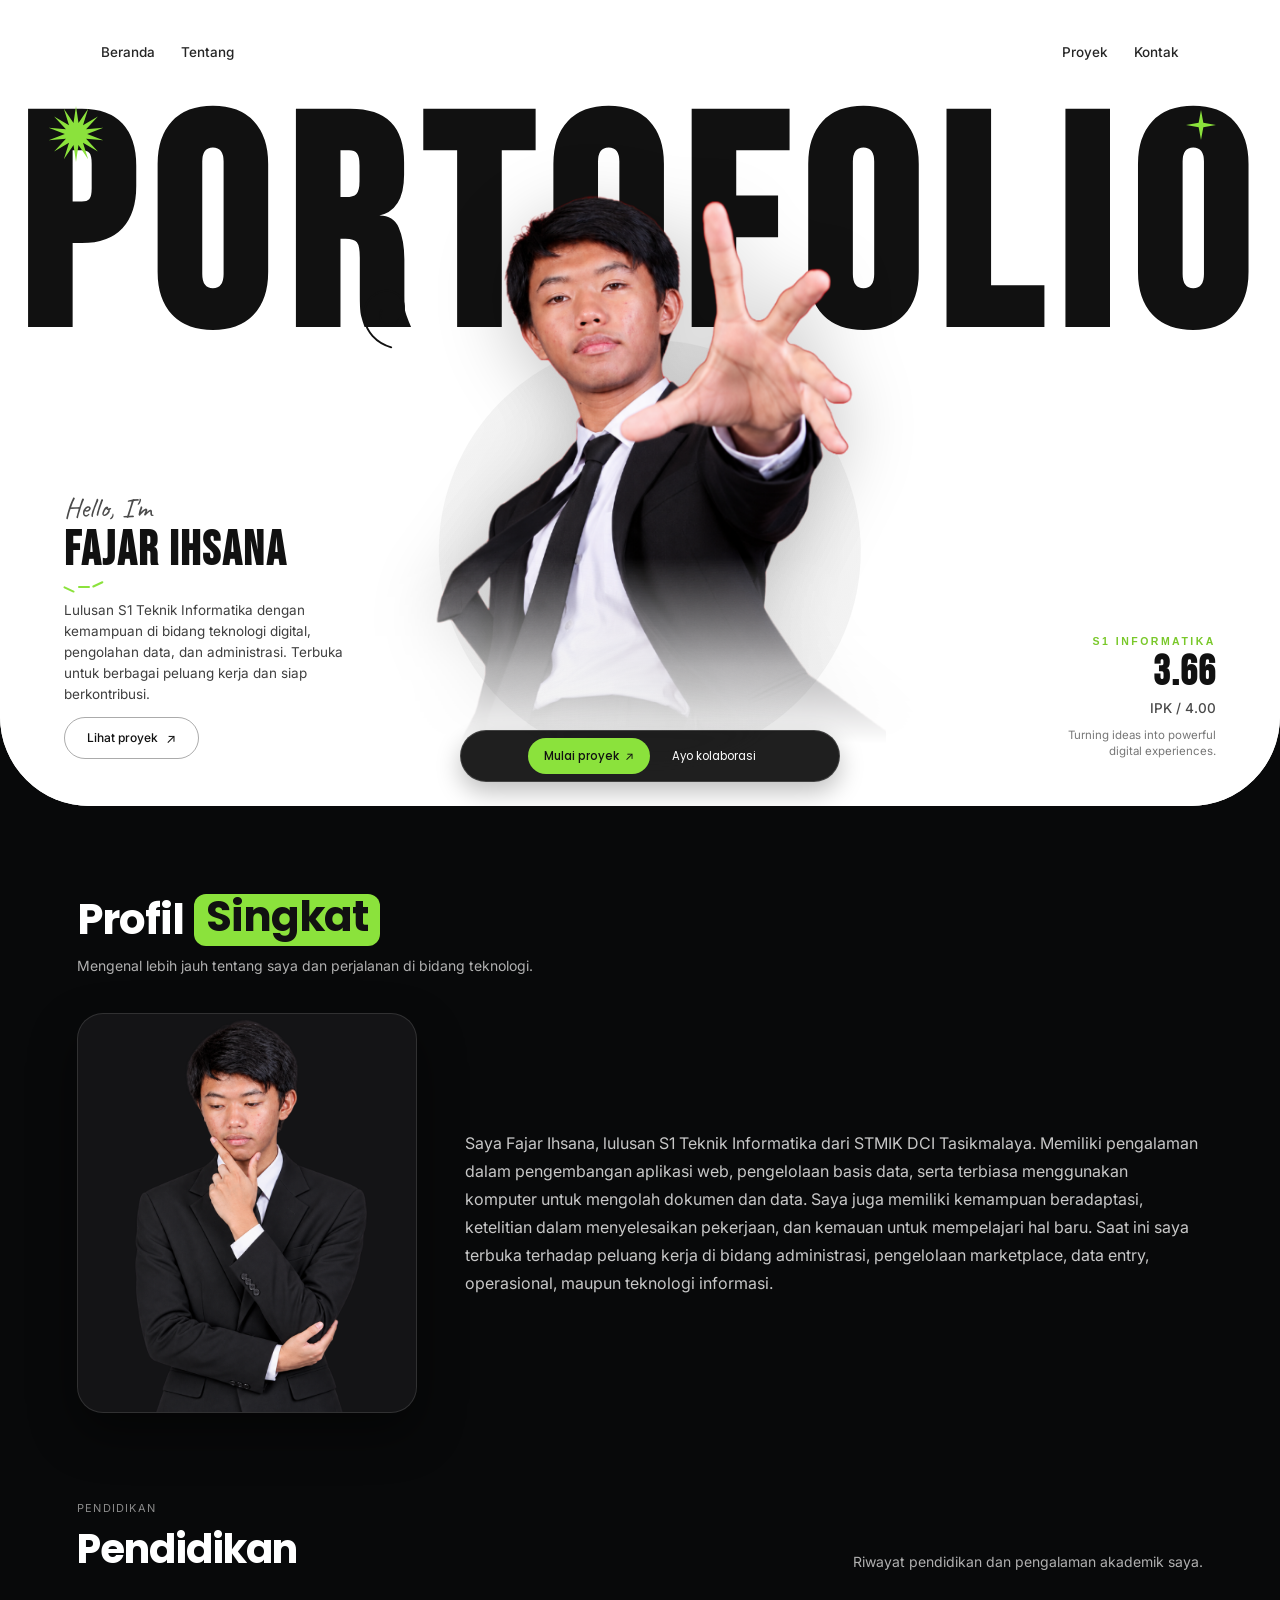
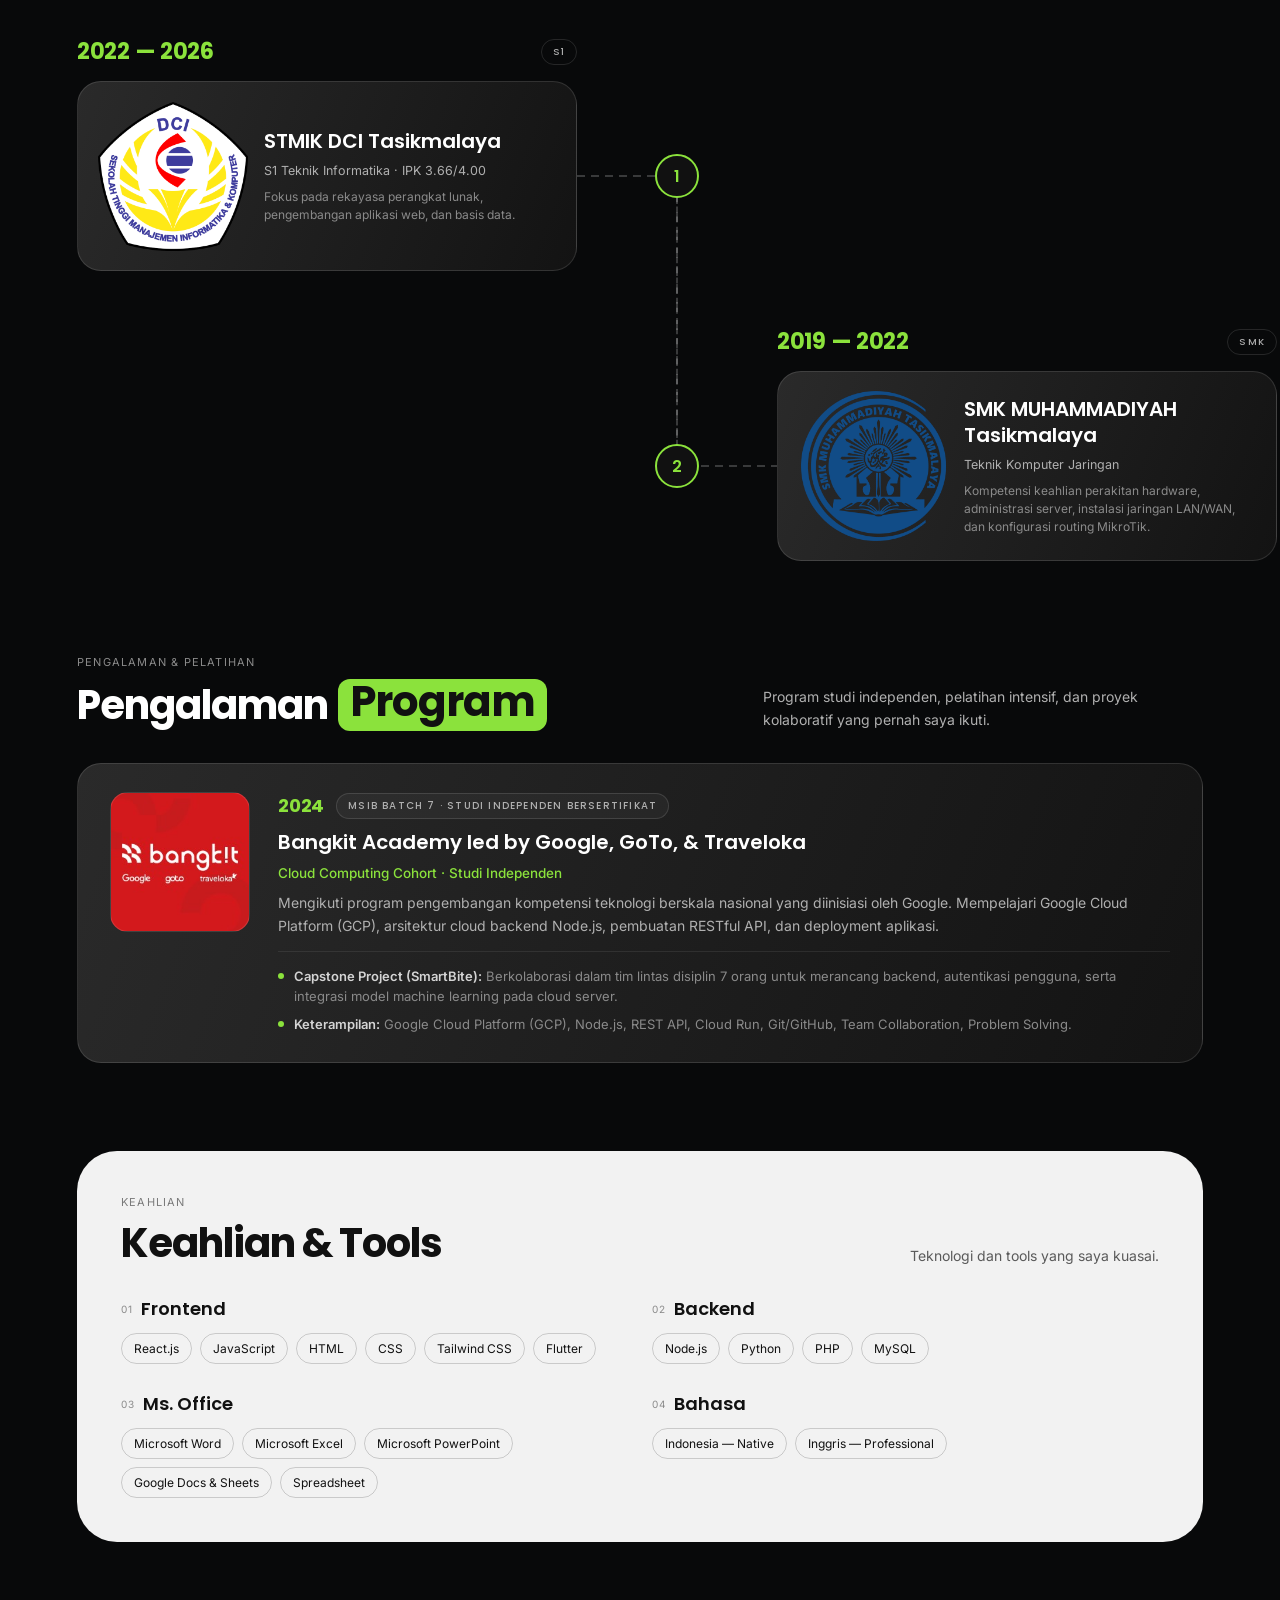
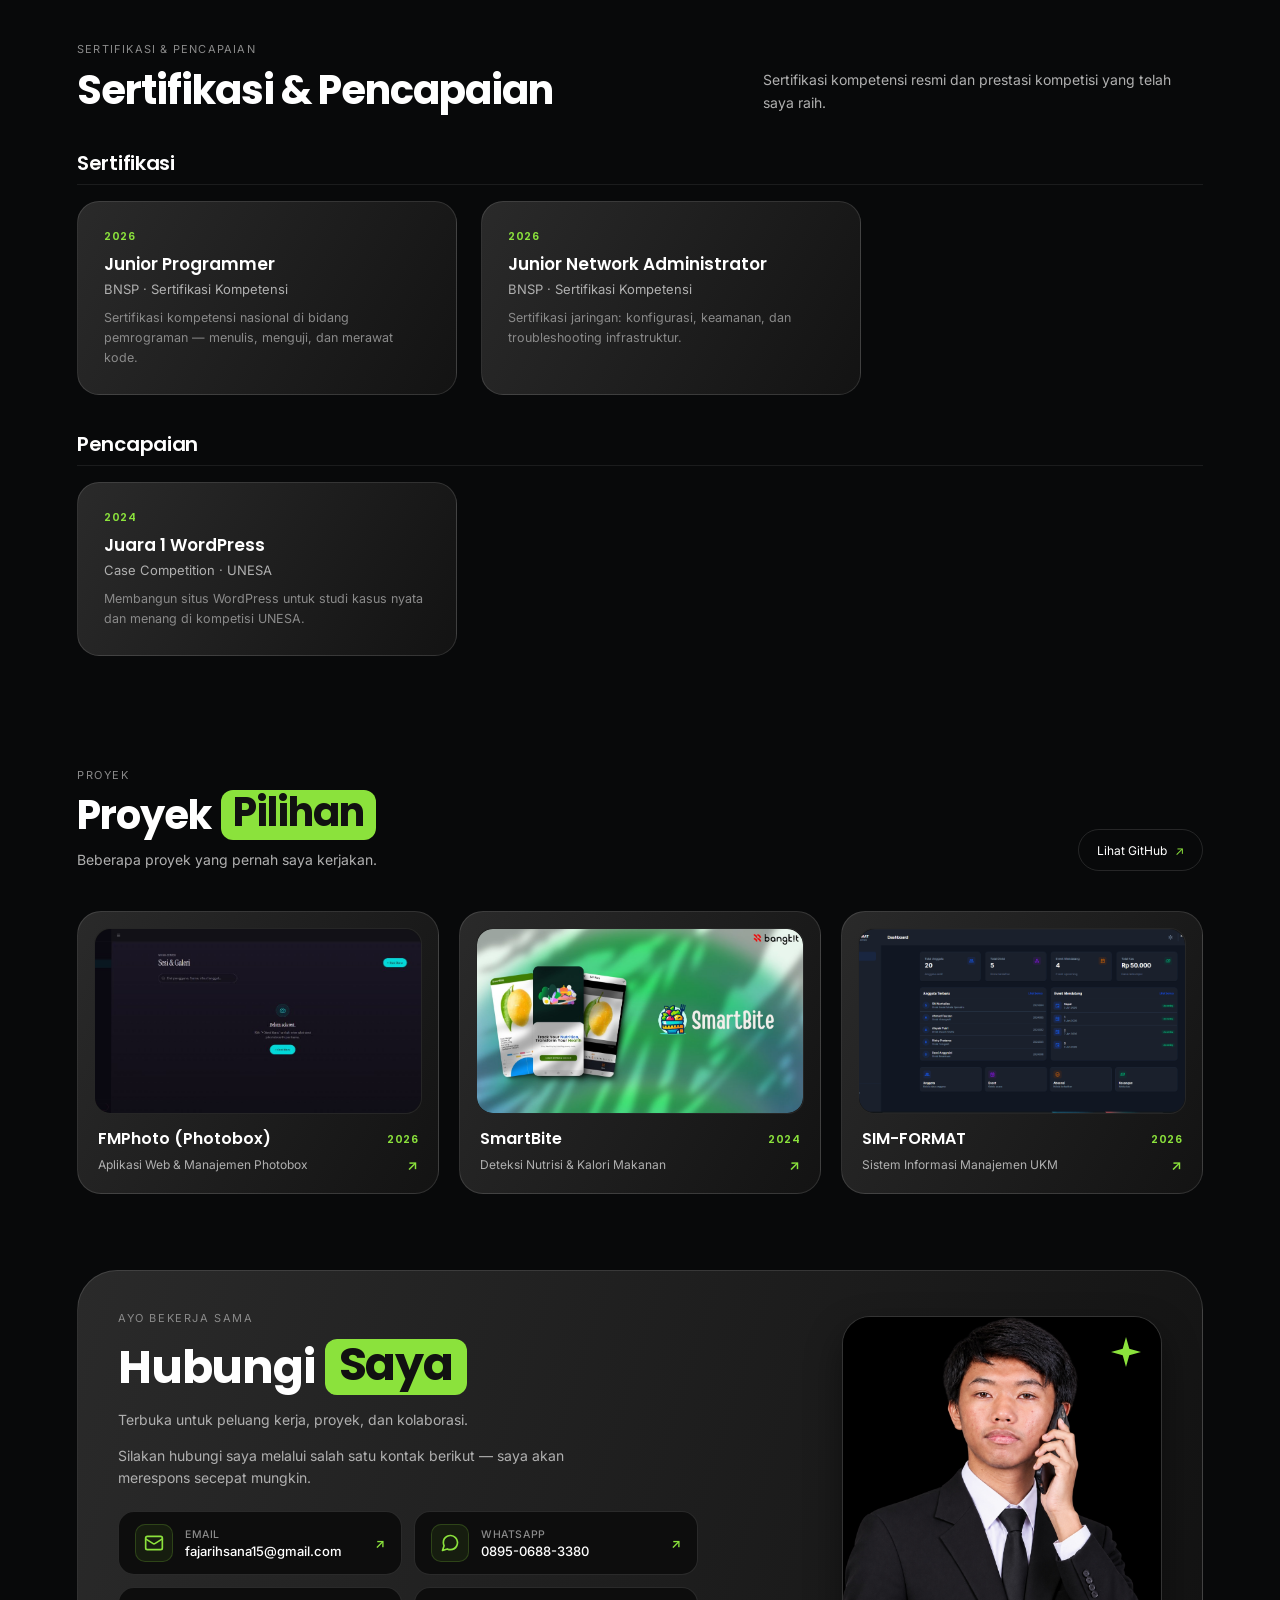
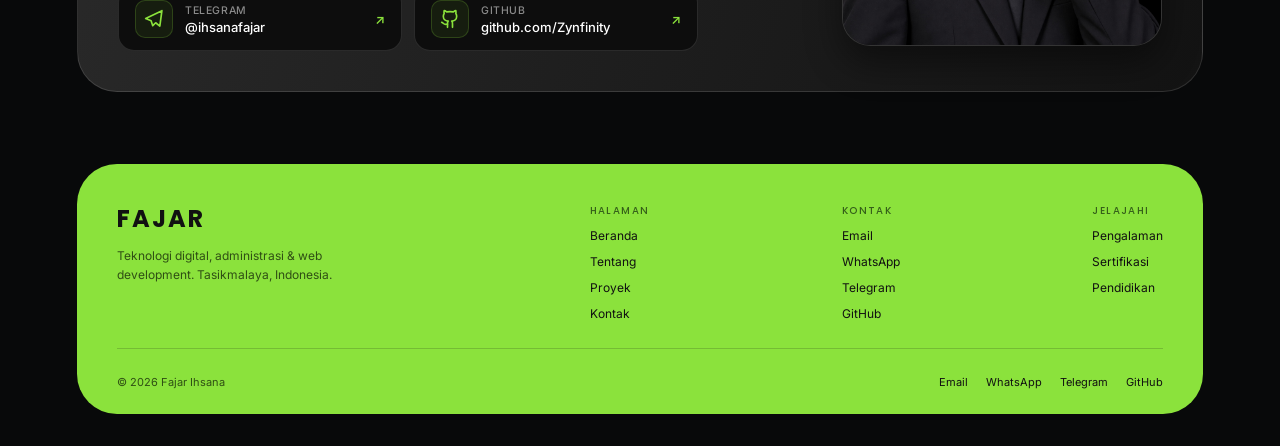
==== commit 20f6be18: "chore: remove 'dibangun di Tasikmalaya' from footer" ====
--- a/index.html
+++ b/index.html
@@ -630,7 +630,7 @@
             </div>
             <div class="divider"></div>
             <div class="footer-bottom">
-                <p class="copy-2">© 2026 Fajar Ihsana — dibangun di Tasikmalaya</p>
+                <p class="copy-2">© 2026 Fajar Ihsana</p>
                 <div class="socials">
                     <a href="mailto:fajarihsana15@gmail.com" class="s-instagram" style="text-decoration:none;">Email</a>
                     <a href="https://wa.me/6289506883380" target="_blank" rel="noopener noreferrer" class="s-linkedin" style="text-decoration:none;">WhatsApp</a>
--- a/style.css
+++ b/style.css
@@ -154,18 +154,26 @@
    Animate.css Customizations & Hardware Acceleration
    ======================================================== */
 :root {
-  --animate-duration: 0.65s;
-  --animate-delay: 0.1s;
+  --animate-duration: 0.85s;
+  --animate-delay: 0.15s;
+}
+
+.animate__animated {
+  -webkit-animation-fill-mode: both !important;
+  animation-fill-mode: both !important;
+  animation-timing-function: cubic-bezier(0.16, 1, 0.3, 1) !important;
+  will-change: transform, opacity;
 }
 
 .will-animate {
   opacity: 0;
-}
-
-@keyframes fadeInUpSubtle {
+  will-change: transform, opacity;
+}
+
+@keyframes fadeInUpCustom {
   from {
     opacity: 0;
-    transform: translate3d(0, 26px, 0);
+    transform: translate3d(0, 48px, 0);
   }
   to {
     opacity: 1;
@@ -173,10 +181,10 @@
   }
 }
 
-@keyframes fadeInDownSubtle {
+@keyframes fadeInDownCustom {
   from {
     opacity: 0;
-    transform: translate3d(0, -22px, 0);
+    transform: translate3d(0, -42px, 0);
   }
   to {
     opacity: 1;
@@ -184,10 +192,10 @@
   }
 }
 
-@keyframes fadeInLeftSubtle {
+@keyframes fadeInLeftCustom {
   from {
     opacity: 0;
-    transform: translate3d(-24px, 0, 0);
+    transform: translate3d(-45px, 0, 0);
   }
   to {
     opacity: 1;
@@ -195,10 +203,10 @@
   }
 }
 
-@keyframes fadeInRightSubtle {
+@keyframes fadeInRightCustom {
   from {
     opacity: 0;
-    transform: translate3d(24px, 0, 0);
+    transform: translate3d(45px, 0, 0);
   }
   to {
     opacity: 1;
@@ -207,19 +215,19 @@
 }
 
 .animate__fadeInUp {
-  animation-name: fadeInUpSubtle !important;
+  animation-name: fadeInUpCustom !important;
 }
 
 .animate__fadeInDown {
-  animation-name: fadeInDownSubtle !important;
+  animation-name: fadeInDownCustom !important;
 }
 
 .animate__fadeInLeft {
-  animation-name: fadeInLeftSubtle !important;
+  animation-name: fadeInLeftCustom !important;
 }
 
 .animate__fadeInRight {
-  animation-name: fadeInRightSubtle !important;
+  animation-name: fadeInRightCustom !important;
 }
 
 .hero, .about-2, .education, .experience-section, .skills, .organization, .project, .contact-2, .footer {
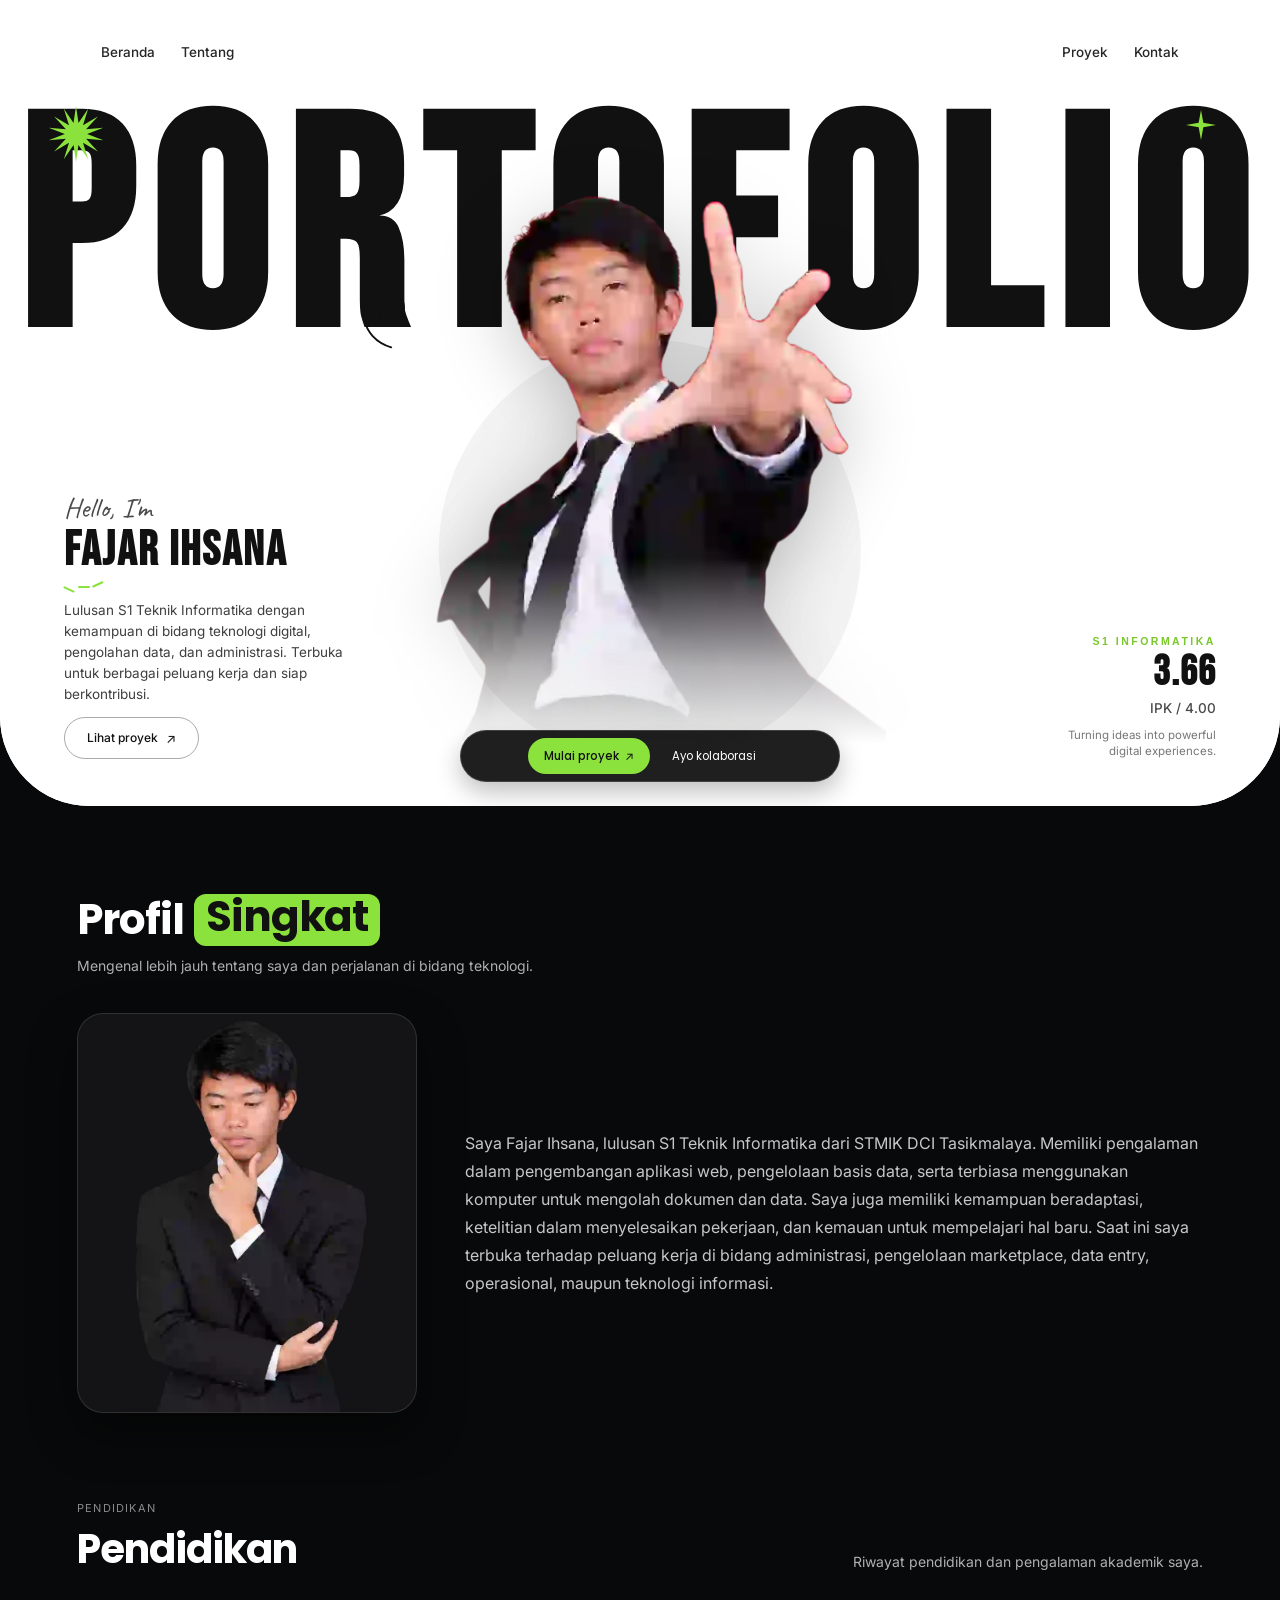
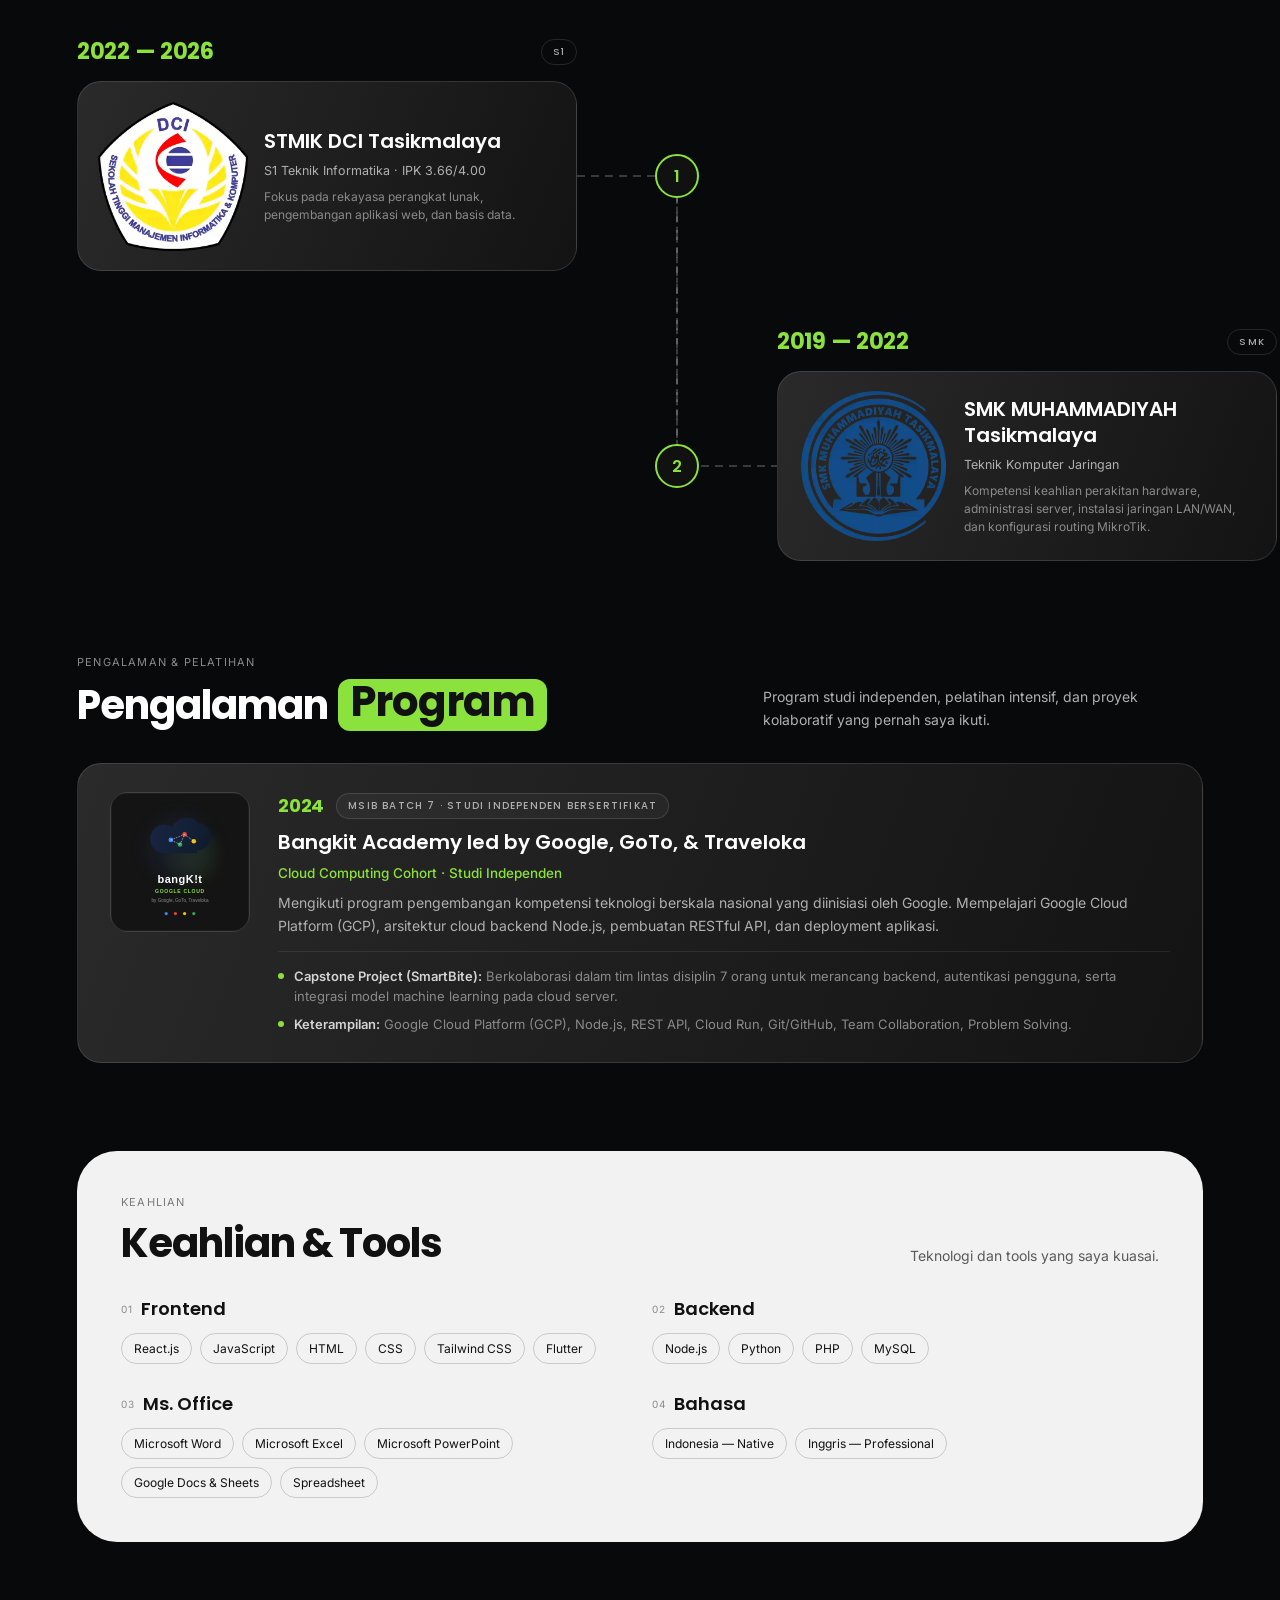
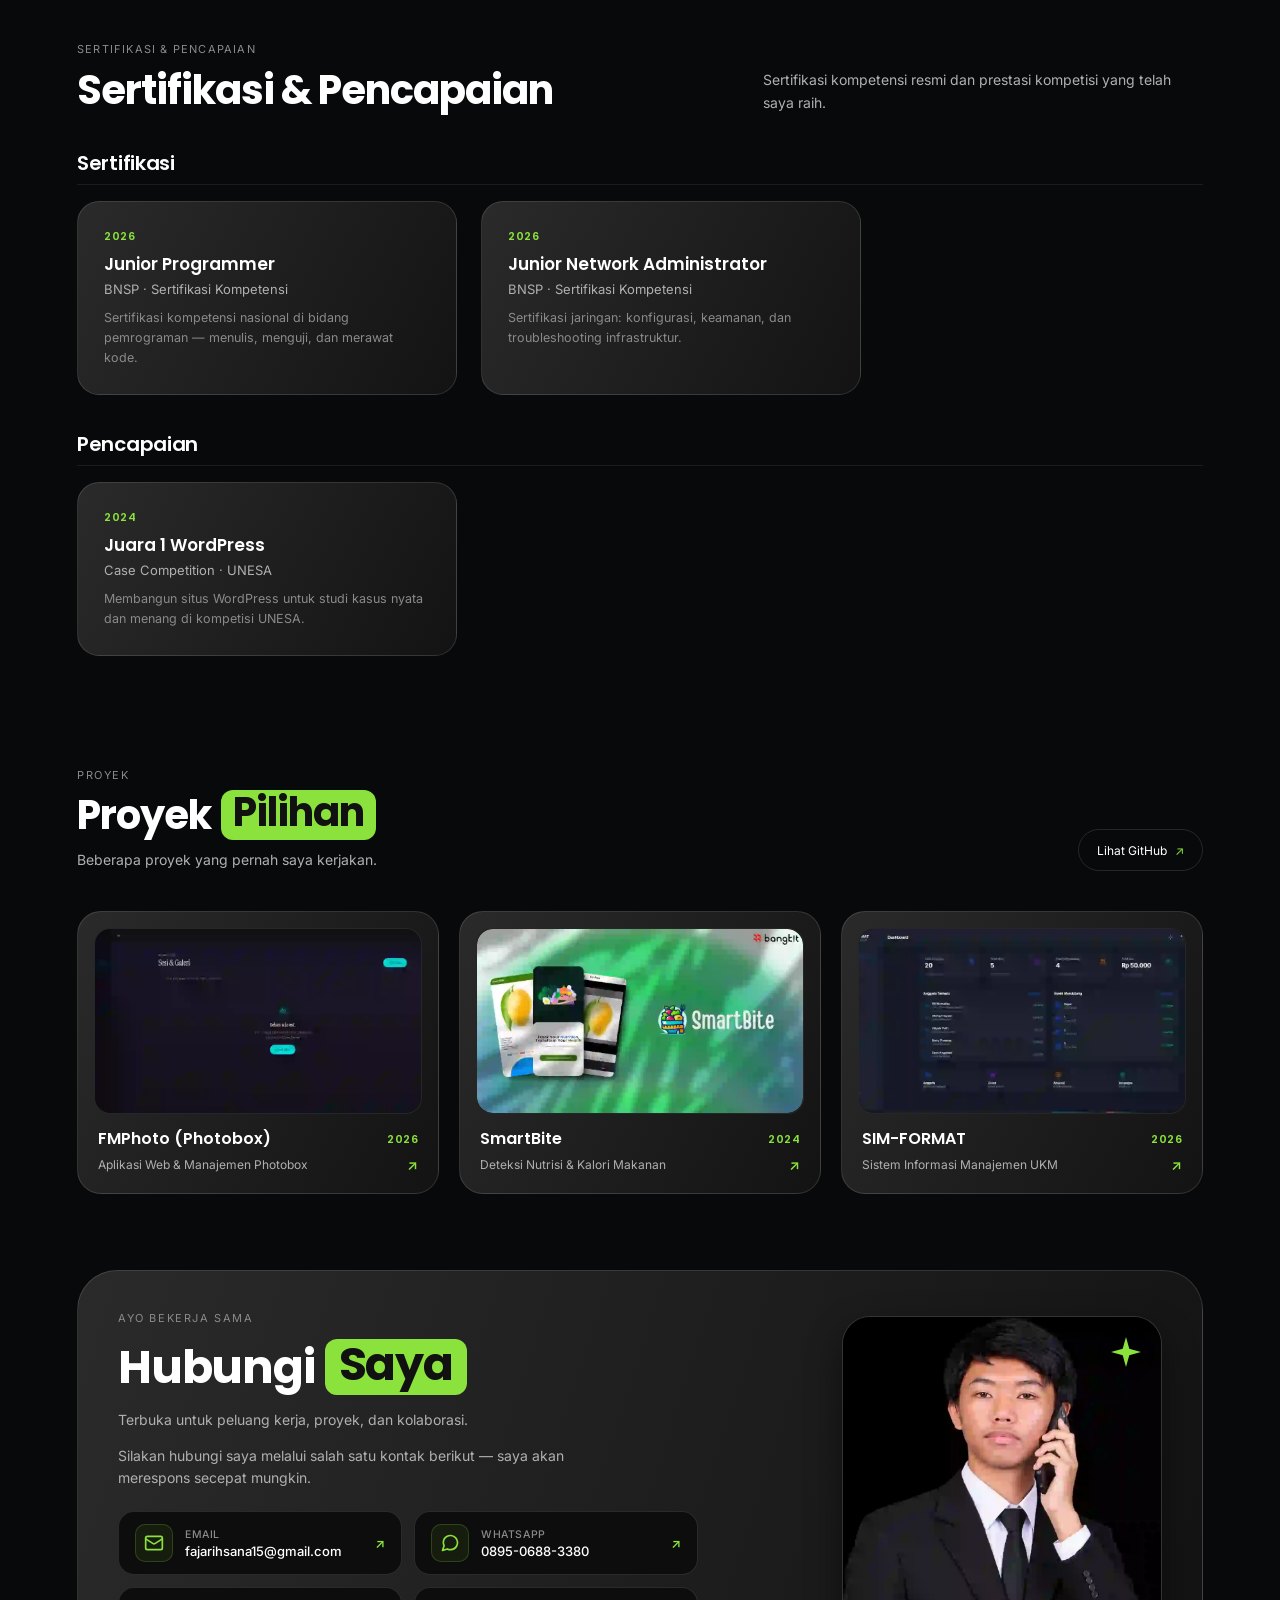
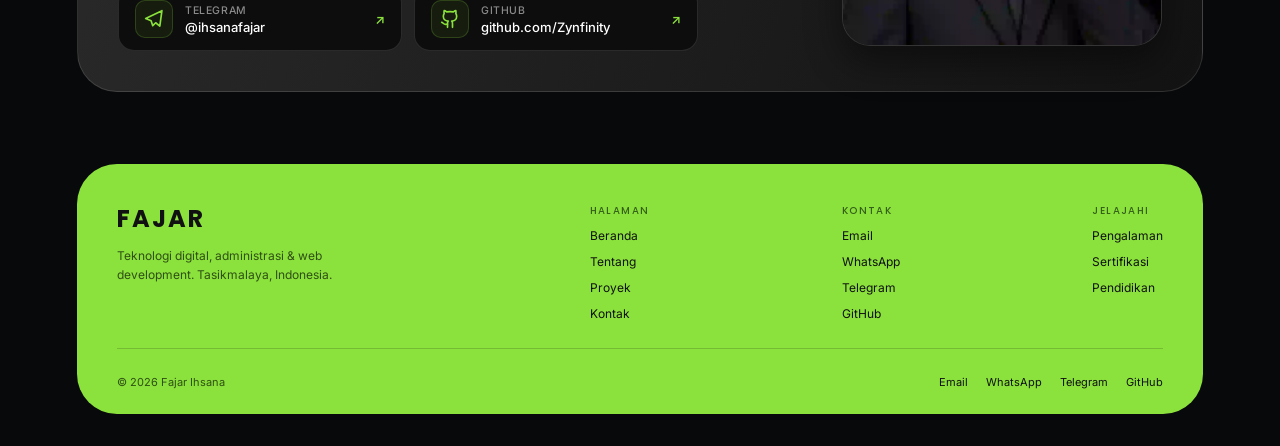
==== commit 59b1a090: "perf: convert images to webp and svg to optimize assets" ====
--- a/index.html
+++ b/index.html
@@ -145,7 +145,7 @@
 
                 <div class="portrait-stage">
                     <div class="backdrop-circle"></div>
-                    <img src="assets/images/hero-photo.png" alt="Fajar Ihsana" class="hero-photo-img">
+                    <img src="assets/images/hero-photo.webp" alt="Fajar Ihsana" class="hero-photo-img">
                     <div class="squiggle">
                         <svg width="52" height="74" viewBox="0 0 68 90" fill="none" xmlns="http://www.w3.org/2000/svg">
                             <path transform="matrix(1 0 0 1 8 8)" d="M35.465 74C-5.911 61.965 -11.083 13.827 19.949 1.793C45.809 -7.233 61.325 19.845 45.809 37.896C32.879 52.94 14.777 40.905 22.535 25.862" fill="none" stroke="#111111" stroke-width="2.5" stroke-linecap="round"/>
@@ -189,7 +189,7 @@
         <div class="about-main">
             <div class="about-photo-wrapper">
                 <div class="about-photo-card">
-                    <img src="assets/images/profile-photo.png" alt="Fajar Ihsana — Web Developer & IT" class="about-photo-img" />
+                    <img src="assets/images/profile-photo.webp" alt="Fajar Ihsana — Web Developer & IT" class="about-photo-img" />
                 </div>
             </div>
 
@@ -466,7 +466,7 @@
         <div class="work-grid">
             <a href="https://github.com/Zynfinity/photobox" target="_blank" rel="noopener noreferrer" class="card-skylearn" style="text-decoration:none;">
                 <div class="thumb">
-                    <img src="assets/images/project-1.png" alt="FMPhoto - Photobox" class="project-img">
+                    <img src="assets/images/project-1.webp" alt="FMPhoto - Photobox" class="project-img">
                 </div>
                 <div class="meta-2">
                     <div class="top">
@@ -481,7 +481,7 @@
             </a>
             <a href="https://github.com/AnamSadat/SmartBite" target="_blank" rel="noopener noreferrer" class="card-lintas-pay" style="text-decoration:none;">
                 <div class="thumb-2">
-                    <img src="assets/images/project-2.png" alt="SmartBite" class="project-img">
+                    <img src="assets/images/project-2.webp" alt="SmartBite" class="project-img">
                 </div>
                 <div class="meta-3">
                     <div class="top-2">
@@ -496,7 +496,7 @@
             </a>
             <a href="https://github.com/Zynfinity/SIM-FORMAT" target="_blank" rel="noopener noreferrer" class="card-ruang-baca" style="text-decoration:none;">
                 <div class="thumb-3">
-                    <img src="assets/images/project-3.png" alt="SIM-FORMAT" class="project-img">
+                    <img src="assets/images/project-3.webp" alt="SIM-FORMAT" class="project-img">
                 </div>
                 <div class="meta-4">
                     <div class="top-3">
@@ -587,7 +587,7 @@
                 </div>
             </div>
             <div class="contact-portrait">
-                <img src="assets/images/contact-portrait.jpg" alt="Fajar Ihsana" class="contact-img" />
+                <img src="assets/images/contact-portrait.webp" alt="Fajar Ihsana" class="contact-img" />
                 <div class="sp">
                     <svg width="30" height="30" viewBox="0 0 30 30" fill="none" xmlns="http://www.w3.org/2000/svg">
                         <path d="M15 0L18.288 11.712L30 15L18.288 18.288L15 30L11.712 18.288L0 15L11.712 11.712L15 0Z" fill="#8BE23C"/>
--- a/style.css
+++ b/style.css
@@ -1217,7 +1217,7 @@
 .image {
   width: 100%;
   height: 100%;
-  background: url(assets/images/foto-s1.png) center / contain no-repeat;
+  background: url(assets/images/foto-s1.webp) center / contain no-repeat;
 }
 .body-3 {
   flex: 1 1 auto;
@@ -1441,7 +1441,7 @@
 .image-2 {
   width: 100%;
   height: 100%;
-  background: url(assets/images/foto-smk.png) center / contain no-repeat;
+  background: url(assets/images/foto-smk.webp) center / contain no-repeat;
 }
 .body-smk {
   flex: 1 1 auto;
@@ -1517,7 +1517,7 @@
   max-width: 140px;
   height: 140px;
   border-radius: 18px;
-  background: url(assets/images/foto-bangkit.png) center / cover no-repeat;
+  background: url(assets/images/foto-bangkit.svg) center / cover no-repeat;
   border: 1px solid rgba(255, 255, 255, 0.12);
   position: relative;
   overflow: hidden;
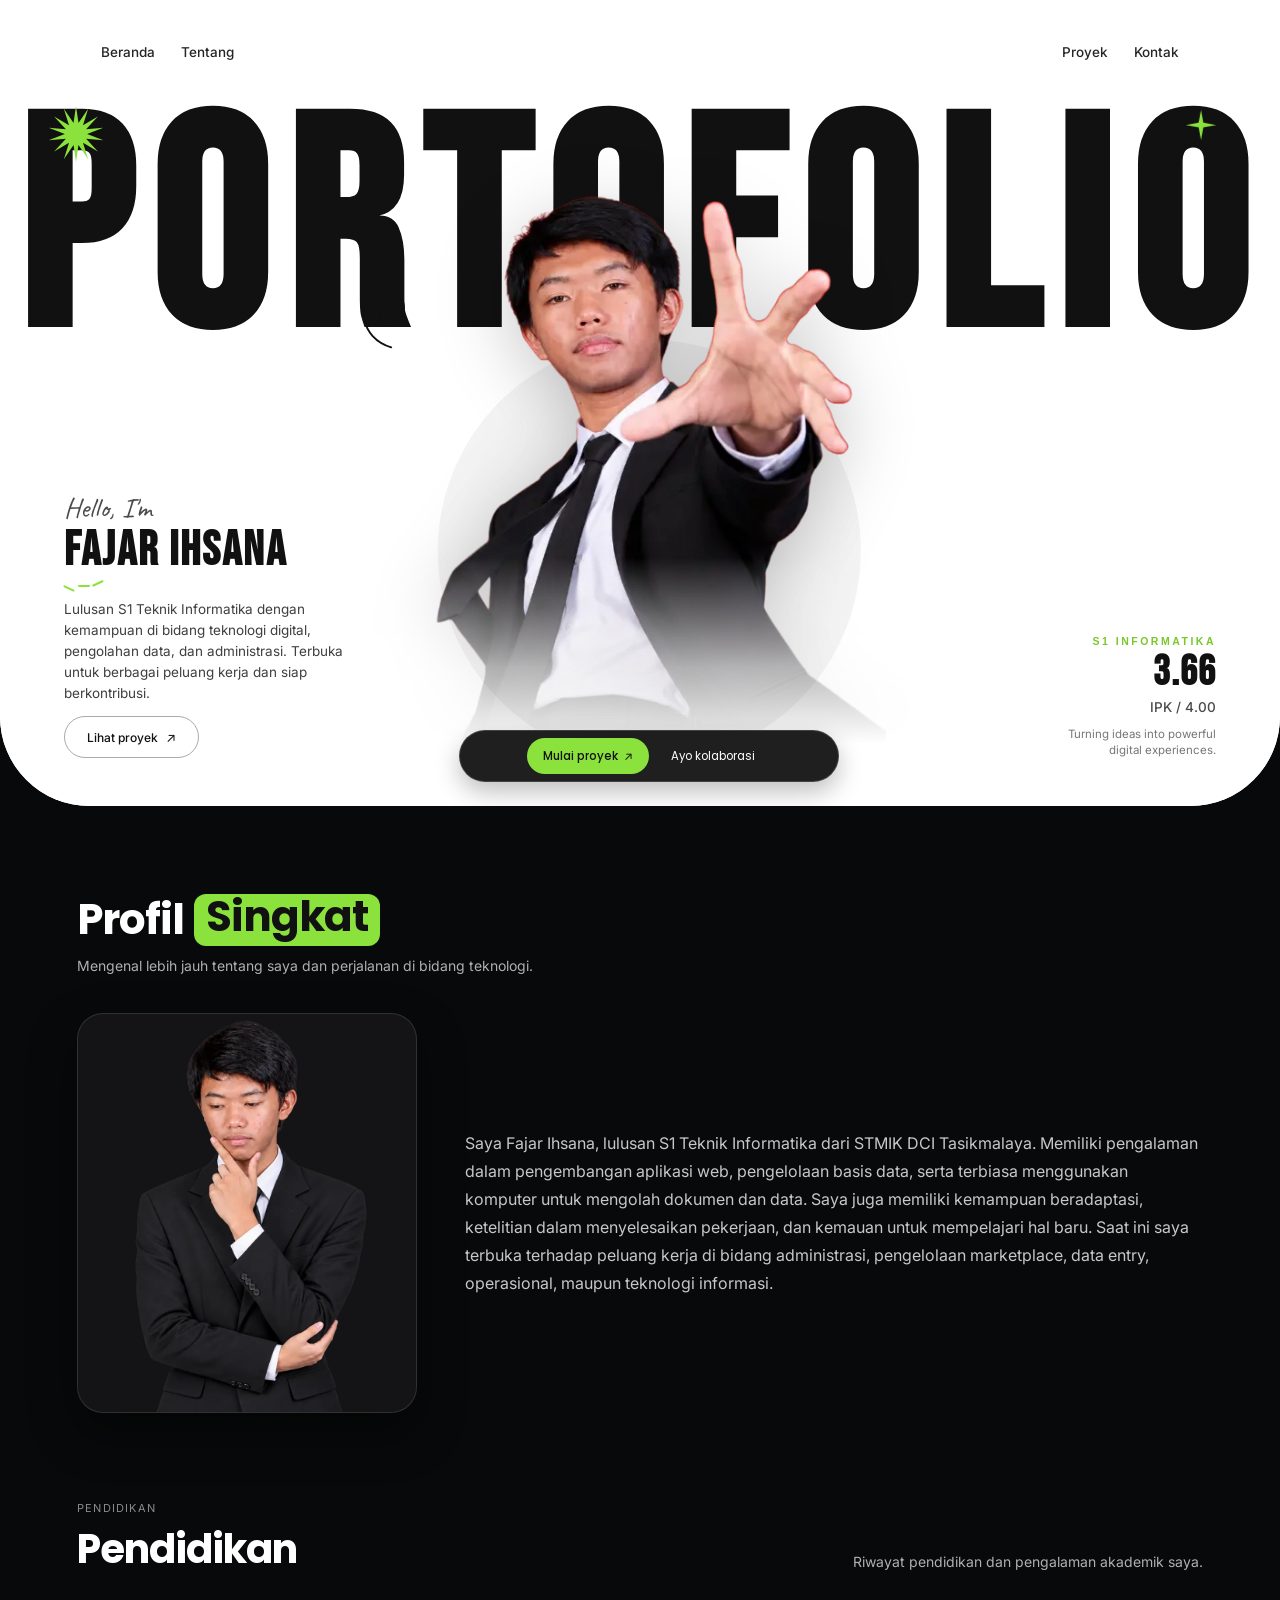
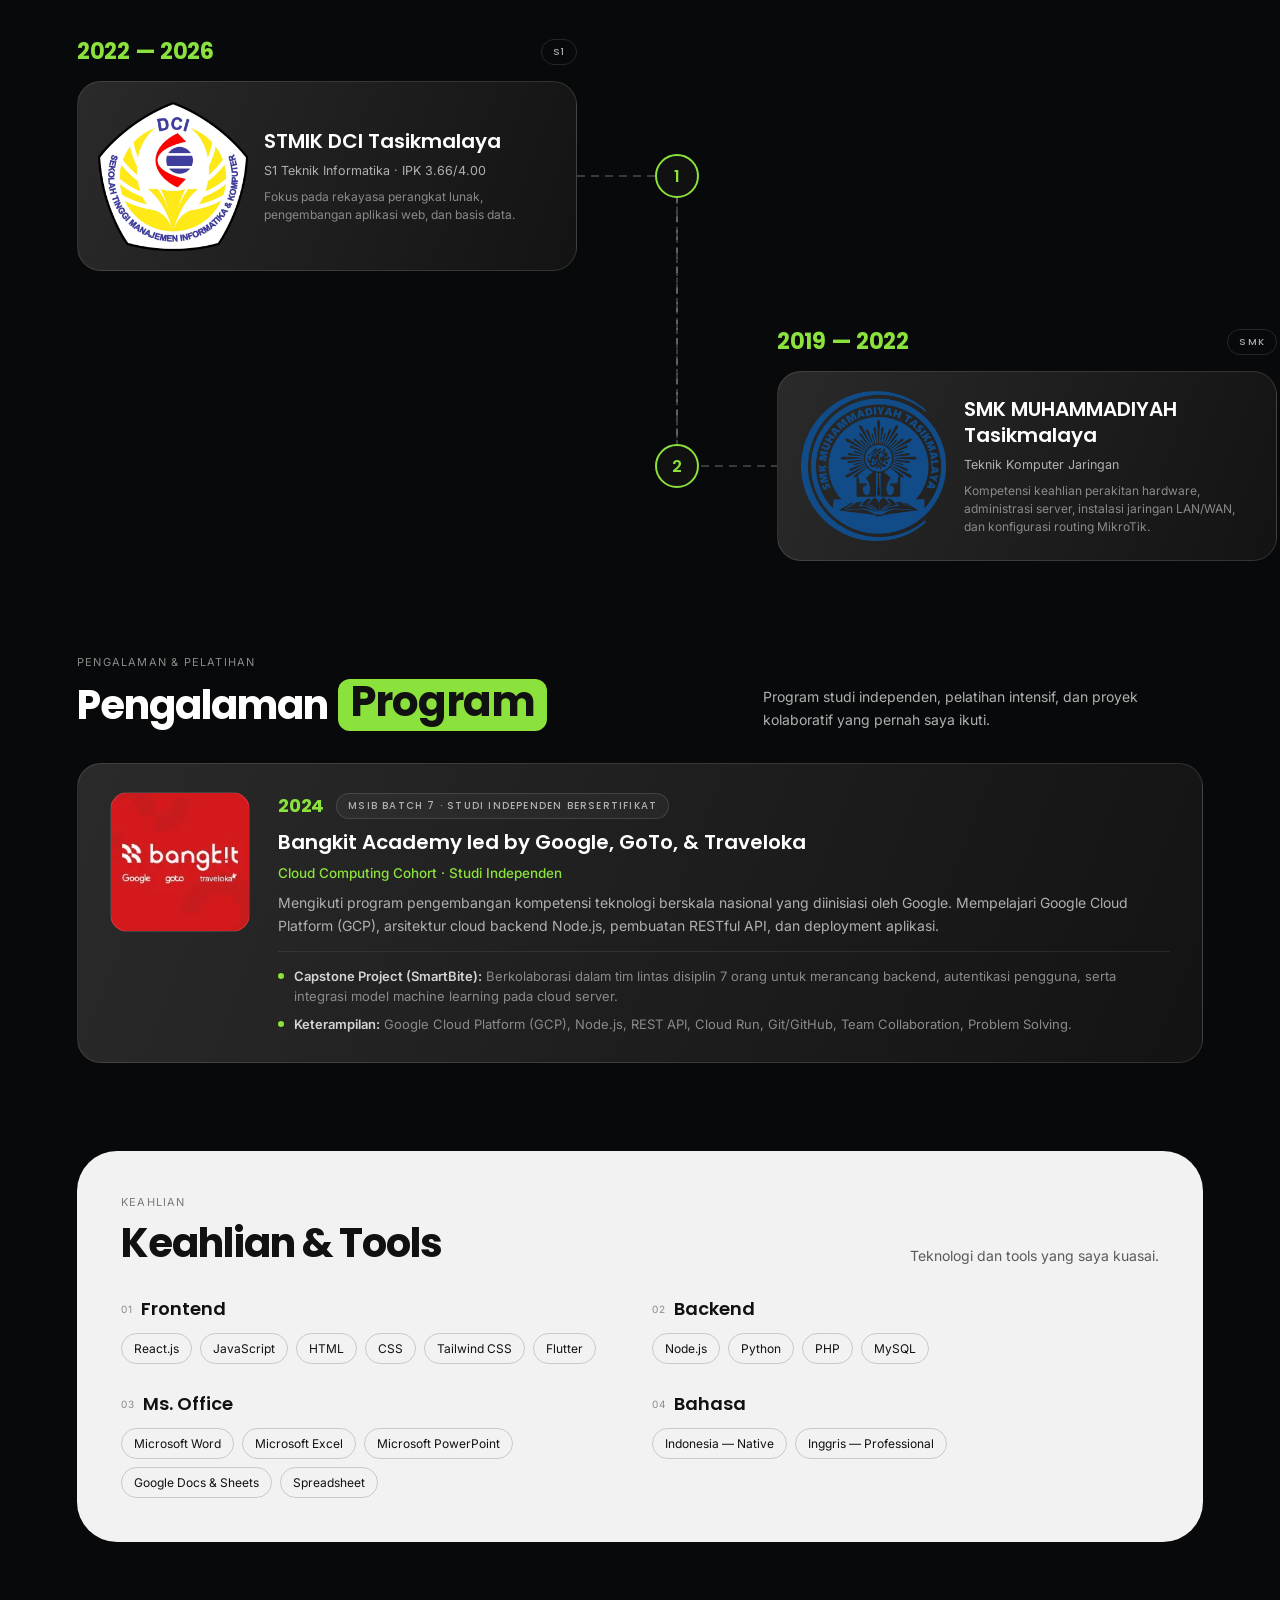
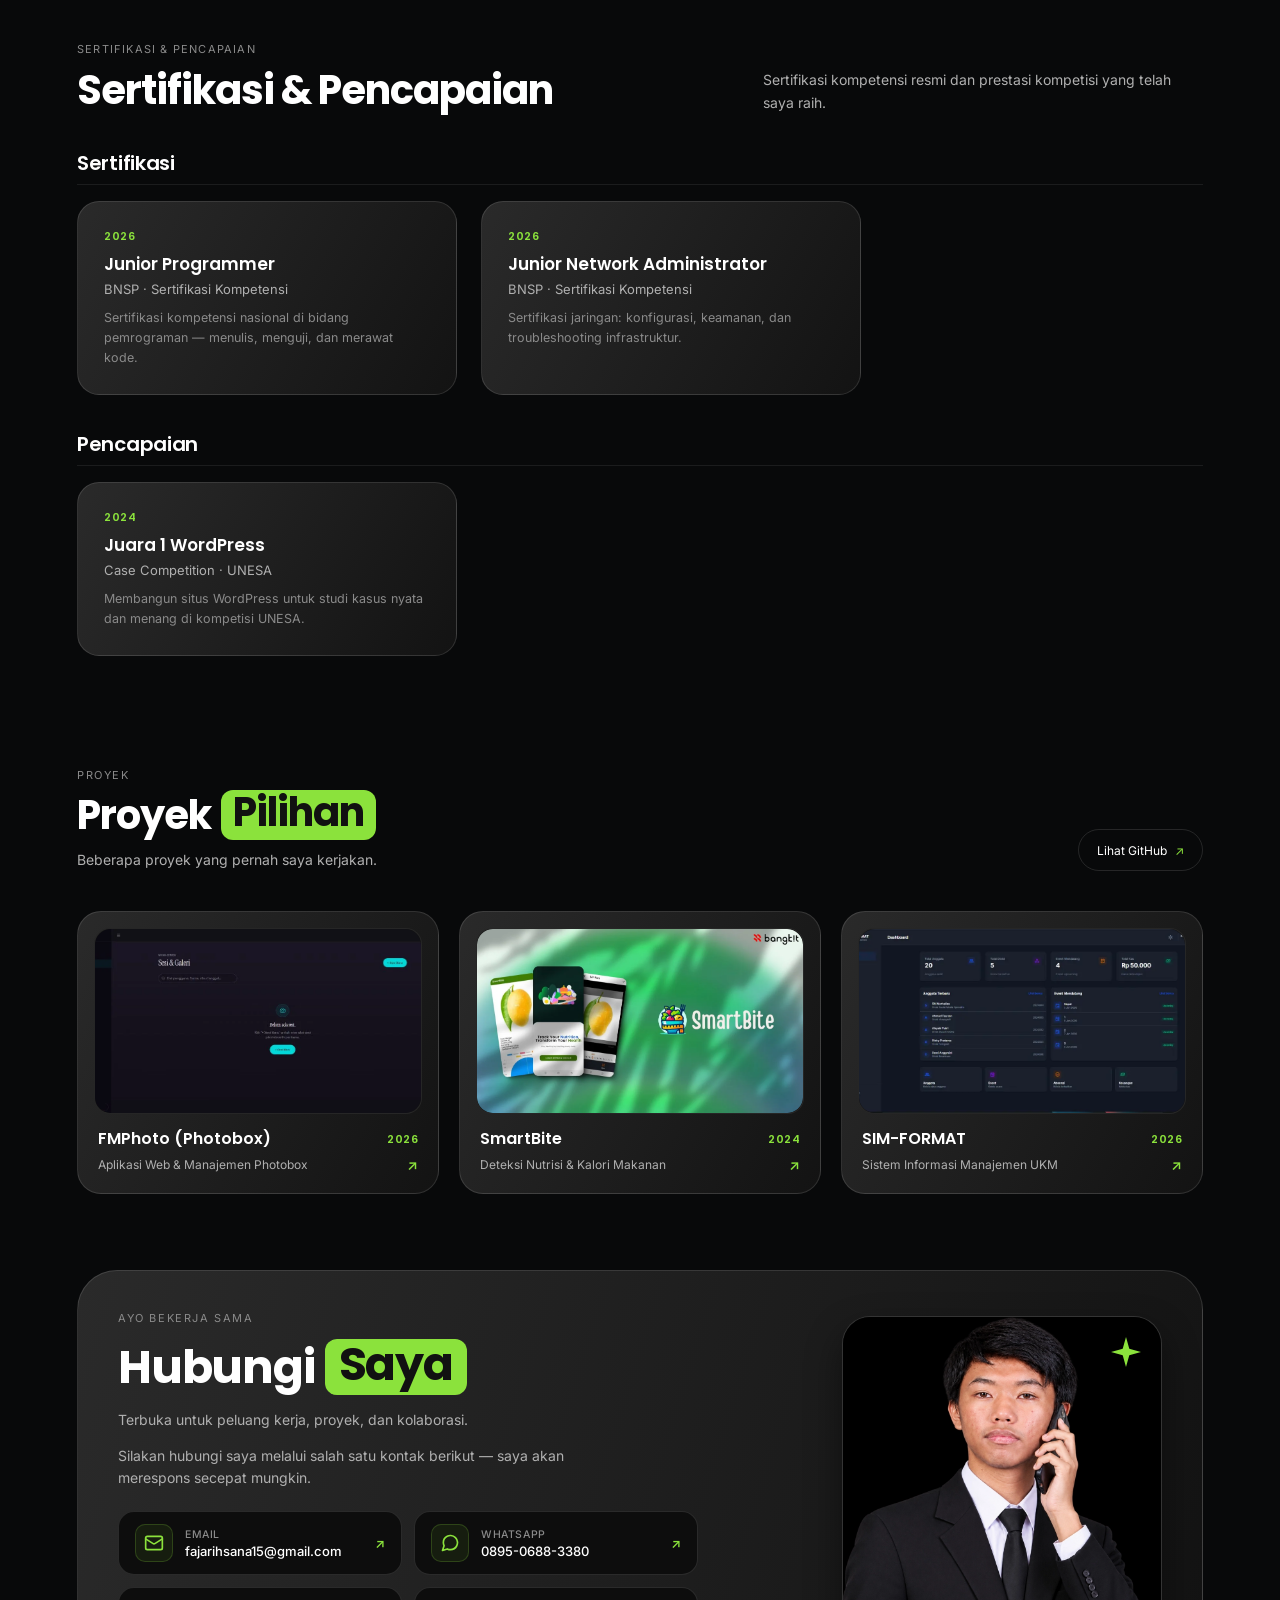
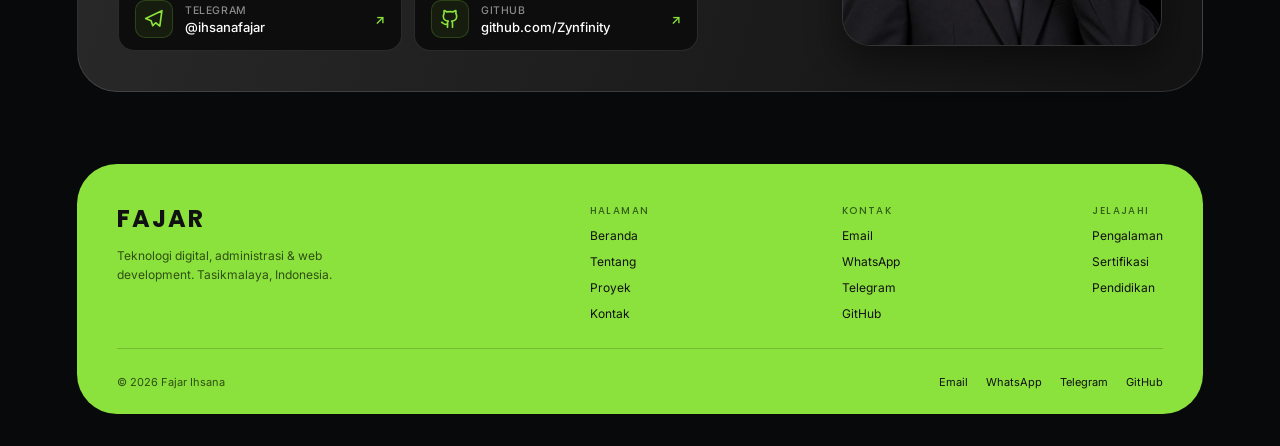
==== commit d3073f8e: "perf: integrate GSAP for buttery smooth 60fps entrance and refine scroll reveal easing" ====
--- a/index.html
+++ b/index.html
@@ -649,6 +649,8 @@
     </svg>
 </button>
 
+<!-- GSAP Core for Buttery-Smooth Entrance Animation -->
+<script src="assets/js/gsap.min.js"></script>
 <script src="script.js"></script>
 </body>
 </html>
--- a/style.css
+++ b/style.css
@@ -63,17 +63,17 @@
   inset: 0;
   width: 100%;
   height: 100%;
-  background: #090909;
+  background: #08090A;
   z-index: 99999;
   display: flex;
   align-items: center;
   justify-content: center;
-  transition: opacity 0.5s cubic-bezier(0.16, 1, 0.3, 1), visibility 0.5s;
 }
 .preloader.loaded {
   opacity: 0;
   visibility: hidden;
   pointer-events: none;
+  transition: opacity 0.6s cubic-bezier(0.22, 1, 0.36, 1), visibility 0.6s ease;
 }
 .preloader-content {
   display: flex;
@@ -154,14 +154,14 @@
    Animate.css Customizations & Hardware Acceleration
    ======================================================== */
 :root {
-  --animate-duration: 0.85s;
-  --animate-delay: 0.15s;
+  --animate-duration: 0.95s;
+  --animate-delay: 0.1s;
 }
 
 .animate__animated {
   -webkit-animation-fill-mode: both !important;
   animation-fill-mode: both !important;
-  animation-timing-function: cubic-bezier(0.16, 1, 0.3, 1) !important;
+  animation-timing-function: cubic-bezier(0.22, 1, 0.36, 1) !important;
   will-change: transform, opacity;
 }
 
@@ -173,7 +173,7 @@
 @keyframes fadeInUpCustom {
   from {
     opacity: 0;
-    transform: translate3d(0, 48px, 0);
+    transform: translate3d(0, 20px, 0);
   }
   to {
     opacity: 1;
@@ -184,7 +184,7 @@
 @keyframes fadeInDownCustom {
   from {
     opacity: 0;
-    transform: translate3d(0, -42px, 0);
+    transform: translate3d(0, -18px, 0);
   }
   to {
     opacity: 1;
@@ -195,7 +195,7 @@
 @keyframes fadeInLeftCustom {
   from {
     opacity: 0;
-    transform: translate3d(-45px, 0, 0);
+    transform: translate3d(-20px, 0, 0);
   }
   to {
     opacity: 1;
@@ -206,7 +206,7 @@
 @keyframes fadeInRightCustom {
   from {
     opacity: 0;
-    transform: translate3d(45px, 0, 0);
+    transform: translate3d(20px, 0, 0);
   }
   to {
     opacity: 1;
@@ -1302,7 +1302,7 @@
 .image-bangkit {
   width: 100%;
   height: 100%;
-  background: url(assets/images/foto-bangkit.svg) center / cover no-repeat;
+  background: url(assets/images/foto-bangkit.webp) center / cover no-repeat;
 }
 .year-row-2 {
   width: 500px;
@@ -1517,7 +1517,7 @@
   max-width: 140px;
   height: 140px;
   border-radius: 18px;
-  background: url(assets/images/foto-bangkit.svg) center / cover no-repeat;
+  background: url(assets/images/foto-bangkit.webp) center / cover no-repeat;
   border: 1px solid rgba(255, 255, 255, 0.12);
   position: relative;
   overflow: hidden;
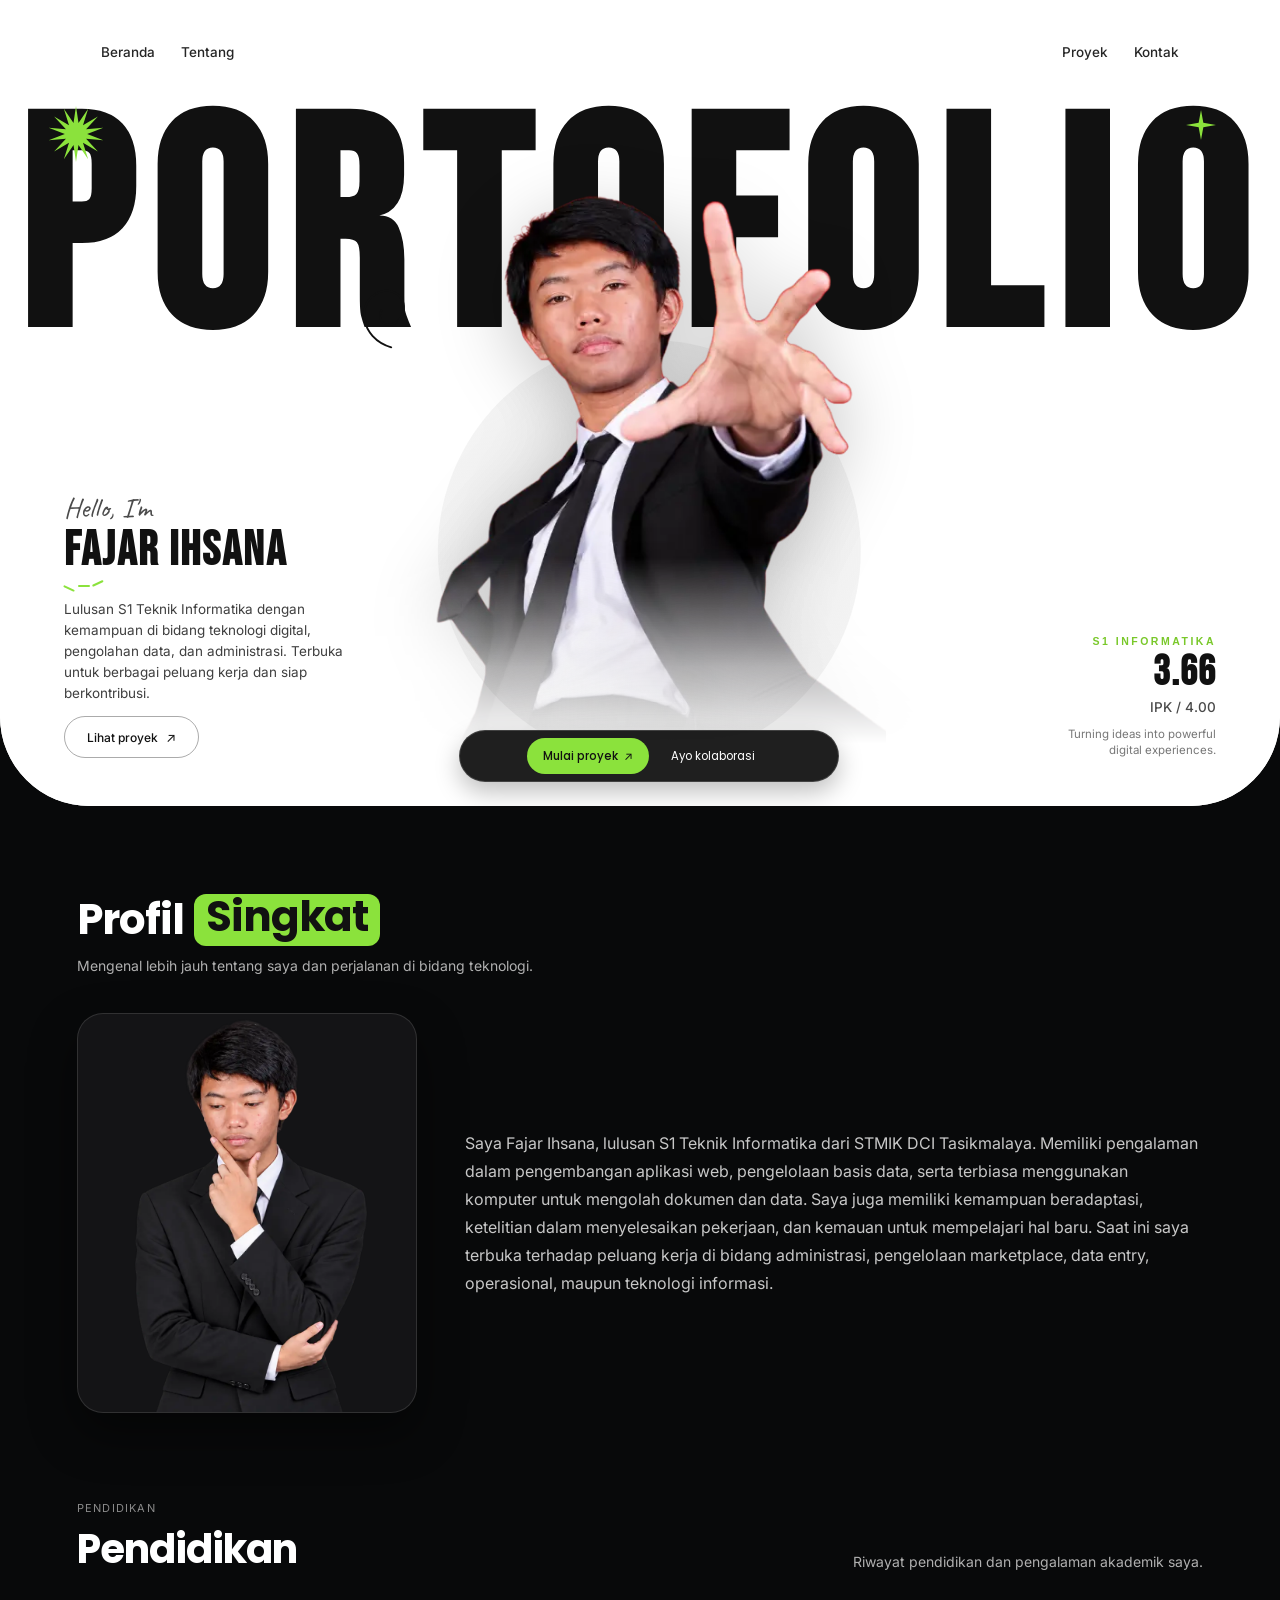
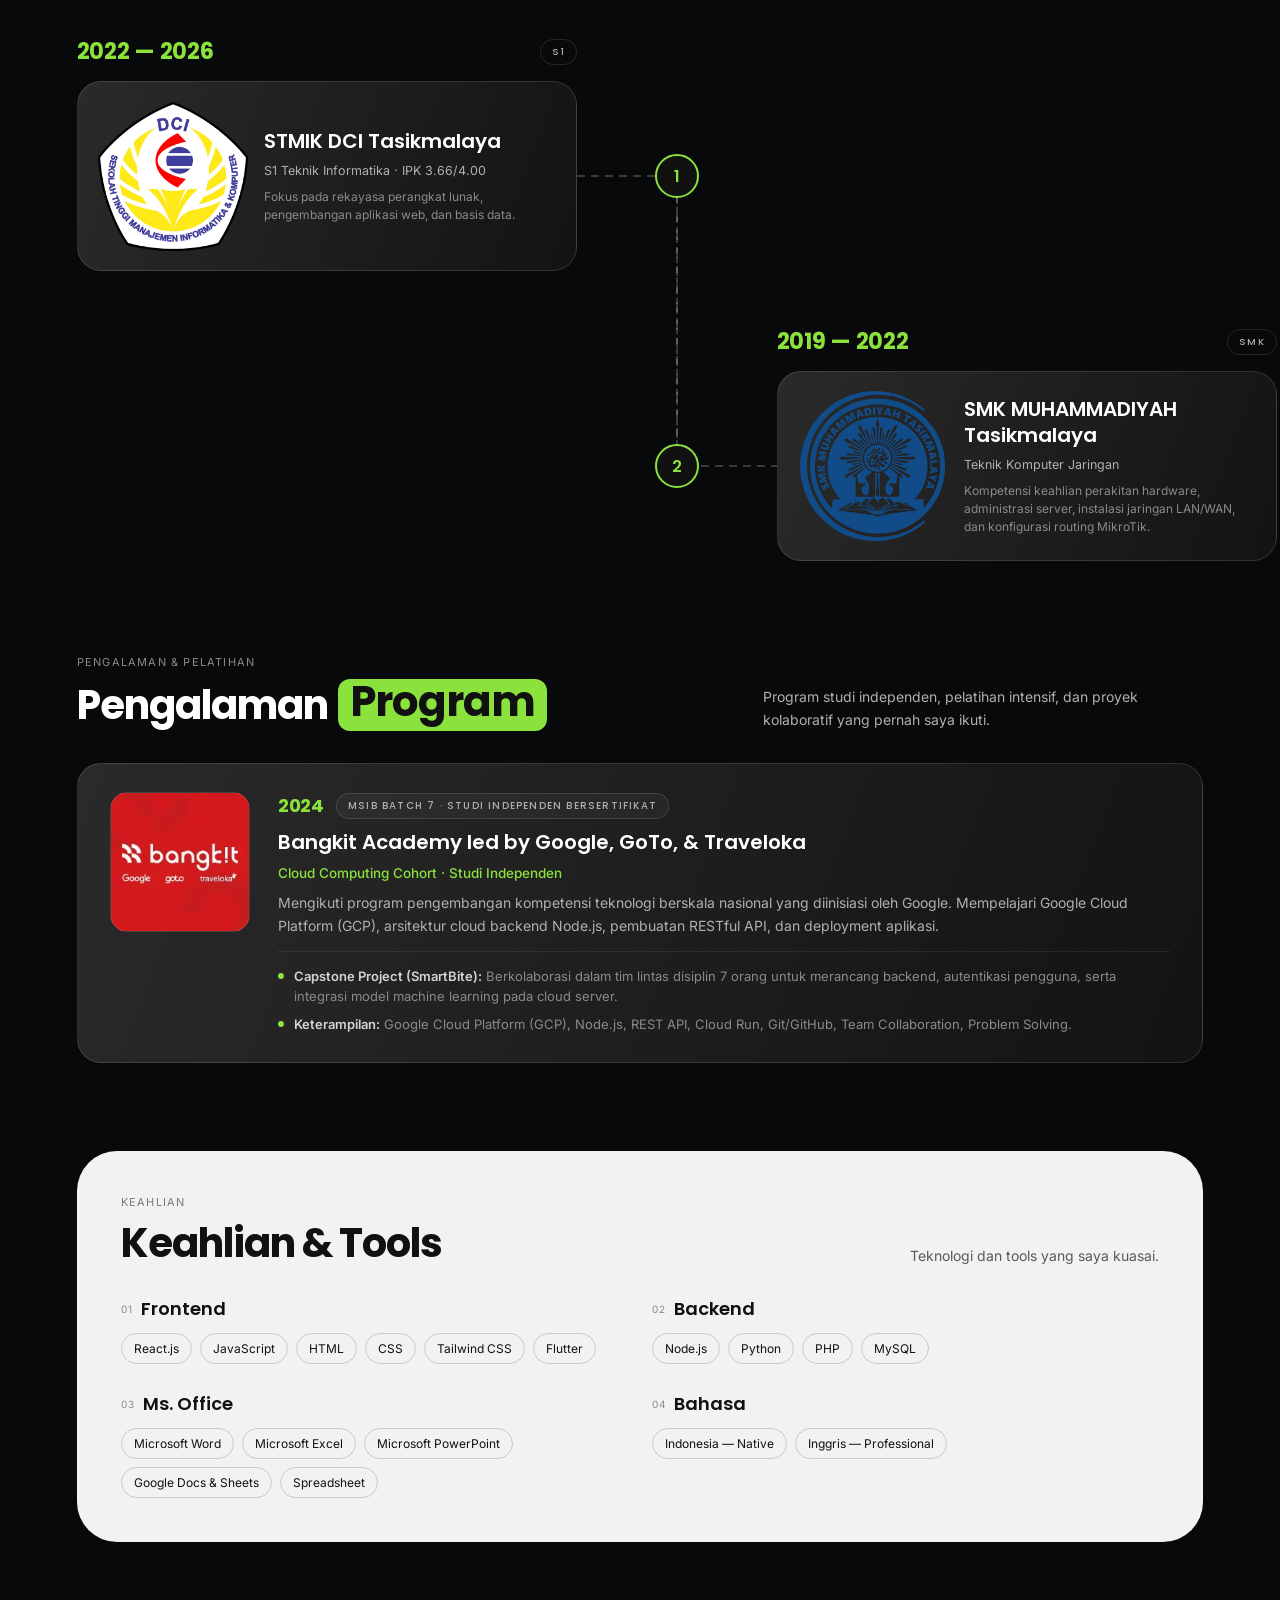
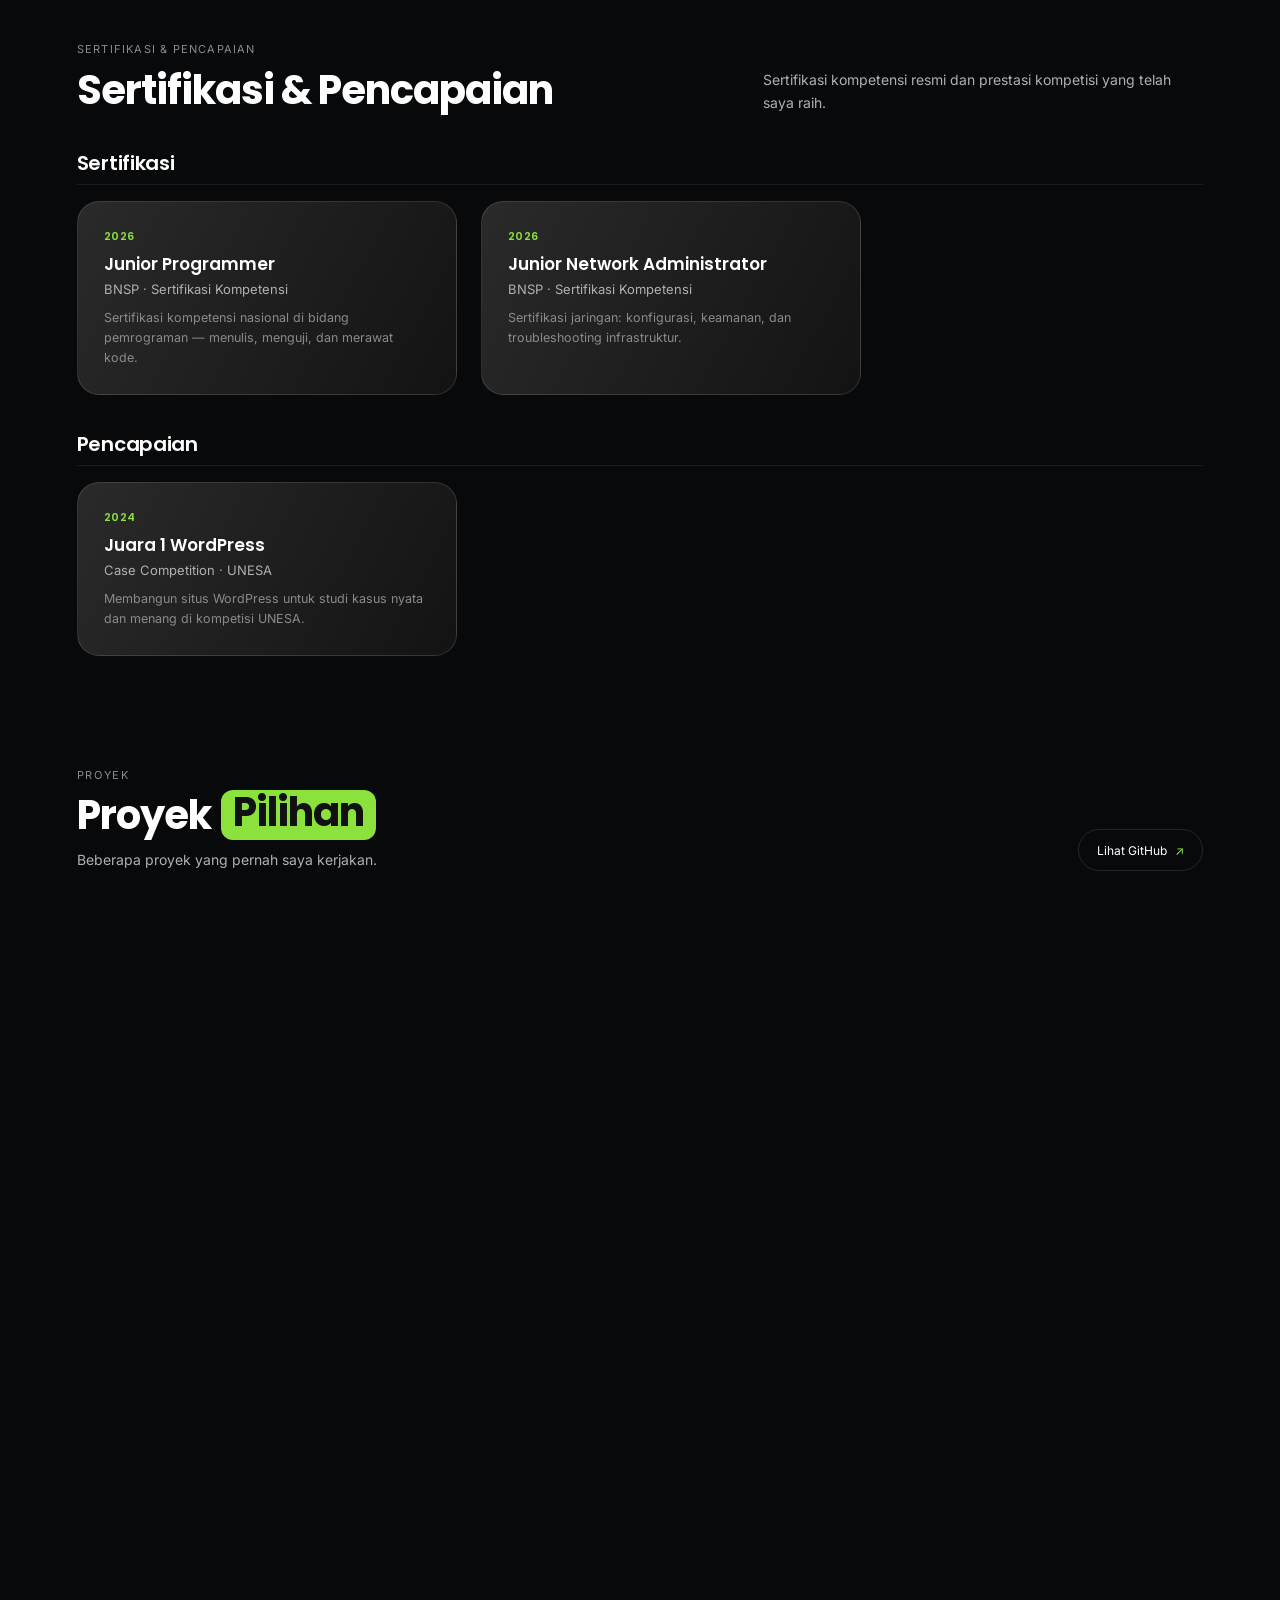
==== commit b4eff73f: "perf: integrate GSAP ScrollTrigger and optimize rAF scroll handling to eliminate stutter" ====
--- a/index.html
+++ b/index.html
@@ -649,8 +649,9 @@
     </svg>
 </button>
 
-<!-- GSAP Core for Buttery-Smooth Entrance Animation -->
+<!-- GSAP & ScrollTrigger for Silky-Smooth Animations -->
 <script src="assets/js/gsap.min.js"></script>
+<script src="assets/js/ScrollTrigger.min.js"></script>
 <script src="script.js"></script>
 </body>
 </html>
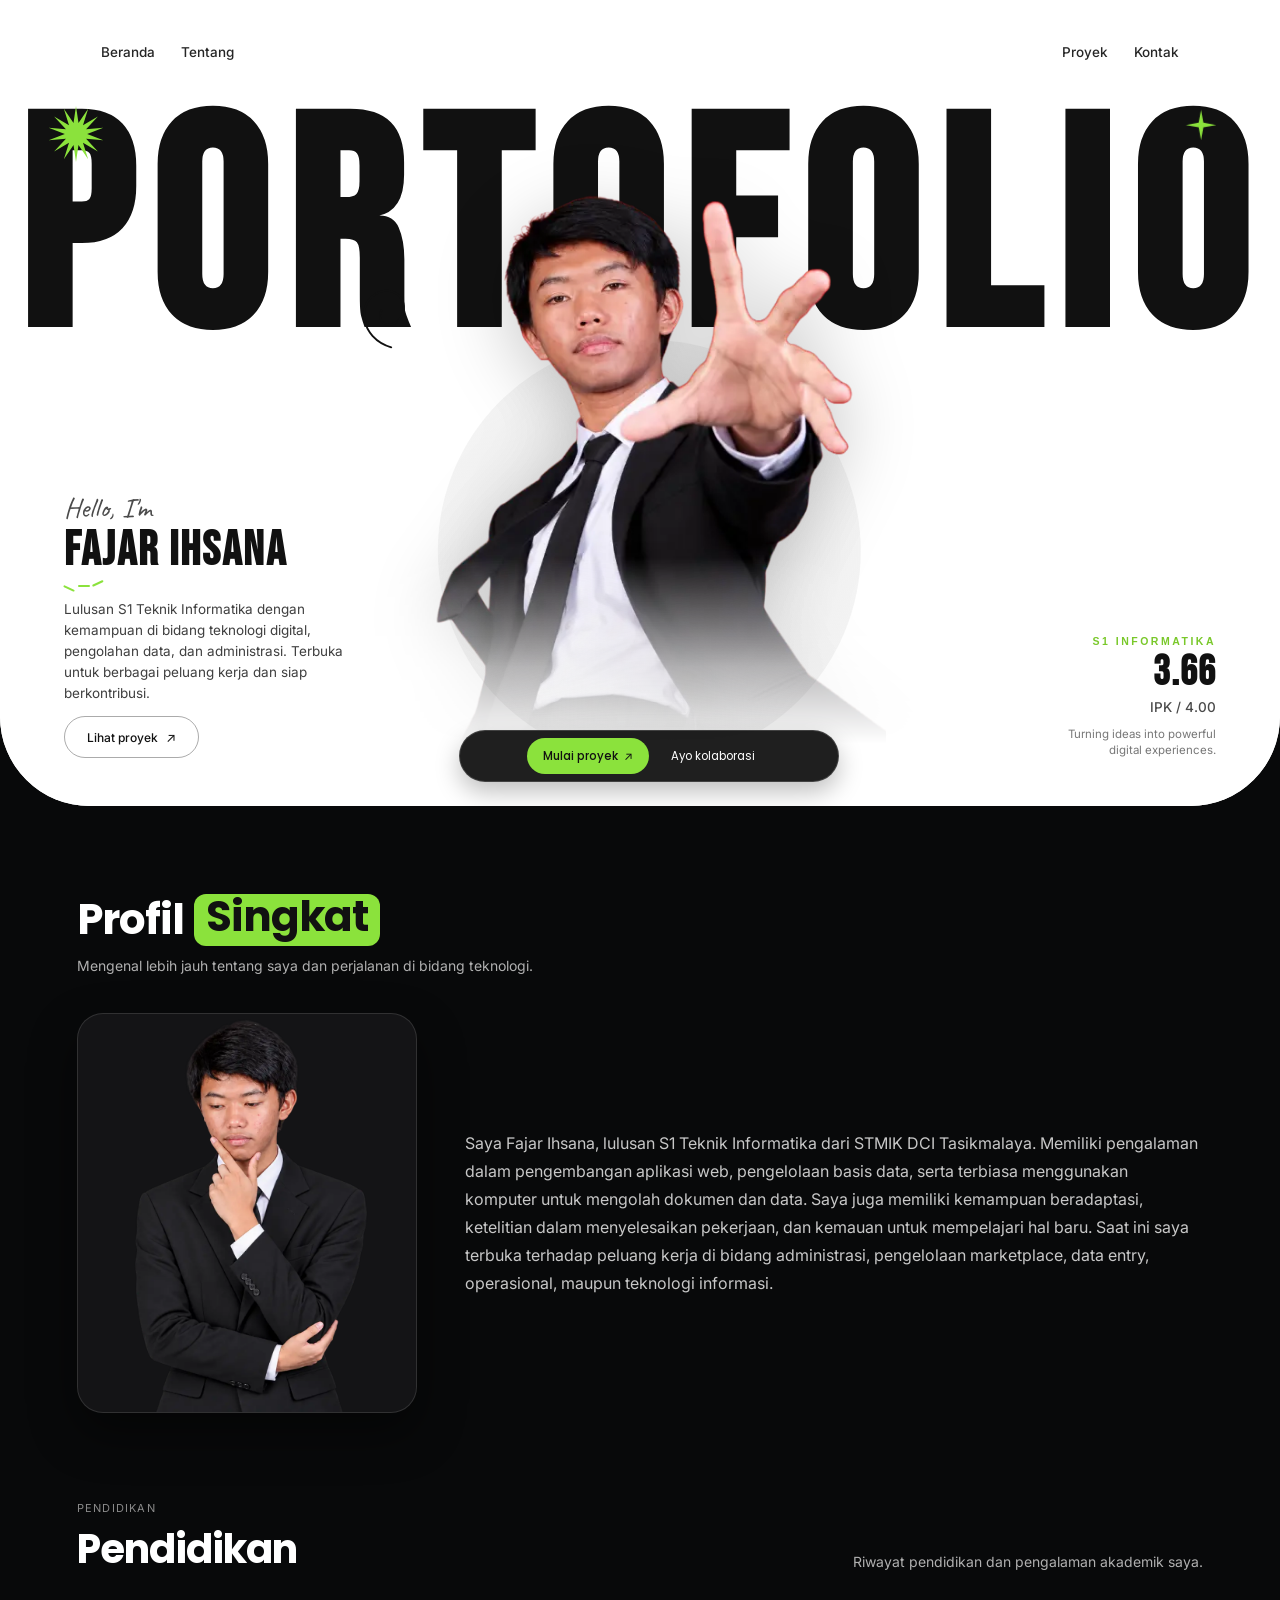
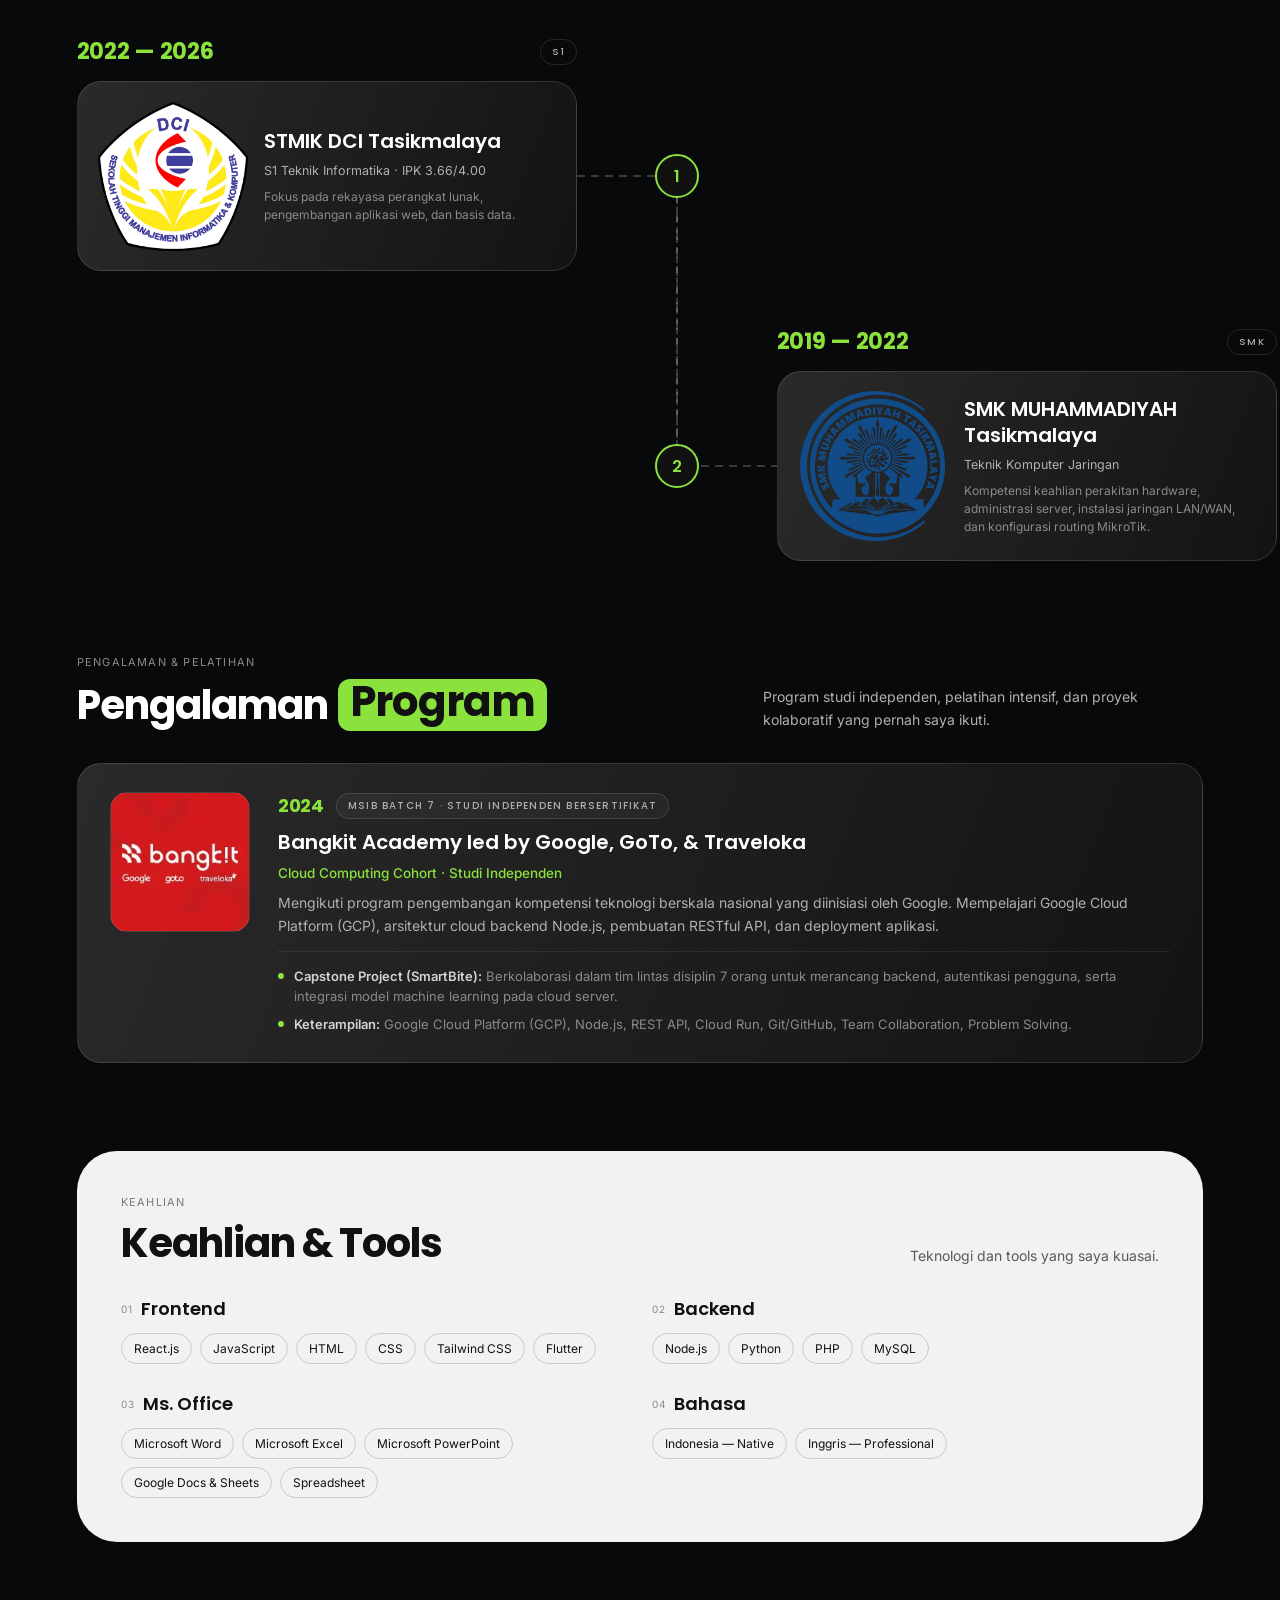
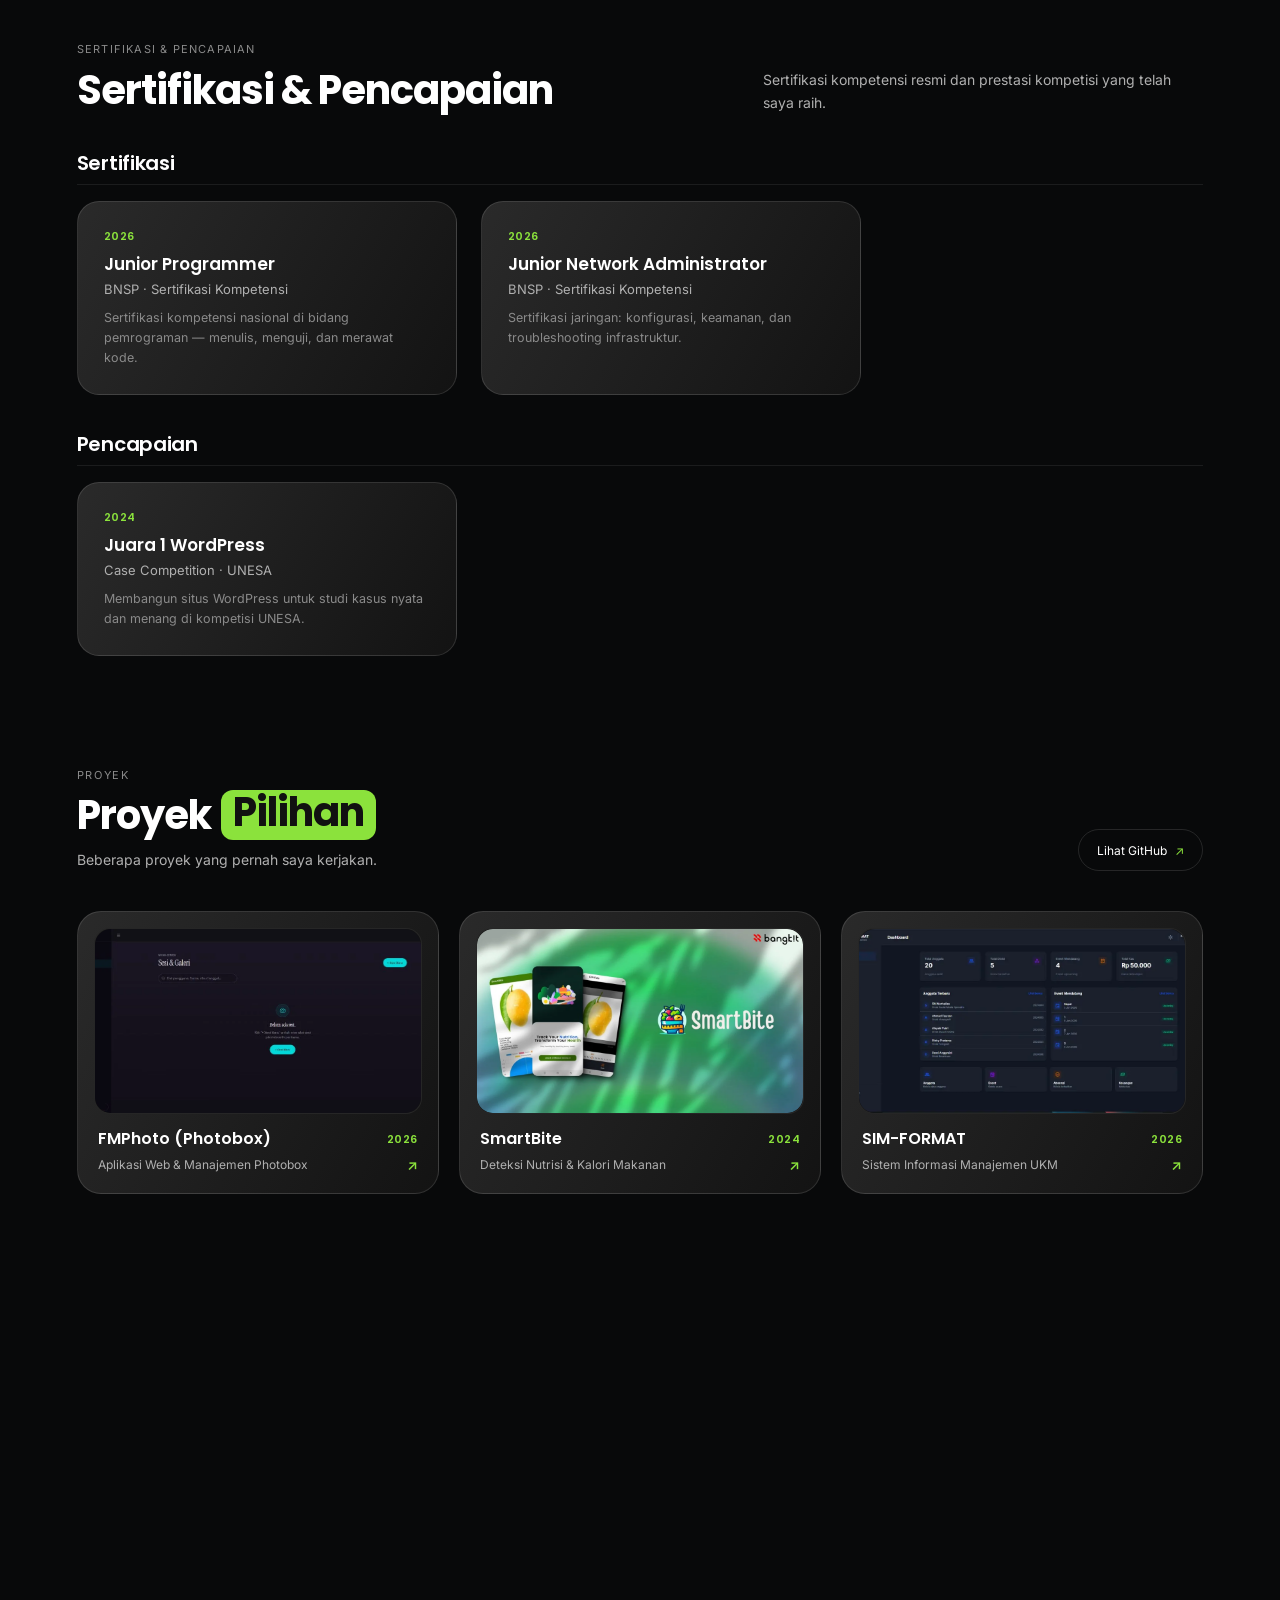
==== commit 1329c6d2: "feat: add LinkedIn profile to contact section, footer, and schema SEO" ====
--- a/index.html
+++ b/index.html
@@ -52,7 +52,8 @@
     ],
     "sameAs": [
       "https://github.com/Zynfinity",
-      "https://t.me/ihsanafajar"
+      "https://t.me/ihsanafajar",
+      "https://www.linkedin.com/in/fajar-ihsana/"
     ]
   }
   </script>
@@ -527,8 +528,8 @@
                 <p class="body-5">Silakan hubungi saya melalui salah satu kontak berikut — saya akan merespons secepat mungkin.</p>
                 
                 <div class="contact-channels">
-                    <!-- Email -->
-                    <a href="mailto:fajarihsana15@gmail.com" class="channel-card">
+                    <!-- Email (Featured / Full Width) -->
+                    <a href="mailto:fajarihsana15@gmail.com" class="channel-card channel-card-full">
                         <div class="channel-icon">
                             <svg width="20" height="20" viewBox="0 0 24 24" fill="none" stroke="#8BE23C" stroke-width="2" stroke-linecap="round" stroke-linejoin="round">
                                 <rect width="20" height="16" x="2" y="4" rx="2"/>
@@ -538,6 +539,22 @@
                         <div class="channel-meta">
                             <span class="channel-title">Email</span>
                             <span class="channel-desc">fajarihsana15@gmail.com</span>
+                        </div>
+                        <span class="channel-arrow">↗</span>
+                    </a>
+
+                    <!-- LinkedIn -->
+                    <a href="https://www.linkedin.com/in/fajar-ihsana/" target="_blank" rel="noopener noreferrer" class="channel-card">
+                        <div class="channel-icon">
+                            <svg width="20" height="20" viewBox="0 0 24 24" fill="none" stroke="#8BE23C" stroke-width="2" stroke-linecap="round" stroke-linejoin="round">
+                                <path d="M16 8a6 6 0 0 1 6 6v7h-4v-7a2 2 0 0 0-2-2 2 2 0 0 0-2 2v7h-4v-7a6 6 0 0 1 6-6z"/>
+                                <rect width="4" height="12" x="2" y="9"/>
+                                <circle cx="4" cy="4" r="2"/>
+                            </svg>
+                        </div>
+                        <div class="channel-meta">
+                            <span class="channel-title">LinkedIn</span>
+                            <span class="channel-desc">linkedin.com/in/fajar-ihsana</span>
                         </div>
                         <span class="channel-arrow">↗</span>
                     </a>
@@ -617,6 +634,7 @@
                 <div class="col-elsewhere">
                     <p class="label-5">KONTAK</p>
                     <a href="mailto:fajarihsana15@gmail.com" class="item-read-cv" style="text-decoration:none;">Email</a>
+                    <a href="https://www.linkedin.com/in/fajar-ihsana/" target="_blank" rel="noopener noreferrer" class="item-linkedin" style="text-decoration:none;">LinkedIn</a>
                     <a href="https://wa.me/6289506883380" target="_blank" rel="noopener noreferrer" class="item-linkedin" style="text-decoration:none;">WhatsApp</a>
                     <a href="https://t.me/ihsanafajar" target="_blank" rel="noopener noreferrer" class="item-linkedin" style="text-decoration:none;">Telegram</a>
                     <a href="https://github.com/Zynfinity" target="_blank" rel="noopener noreferrer" class="item-dribbble" style="text-decoration:none;">GitHub</a>
@@ -633,6 +651,7 @@
                 <p class="copy-2">© 2026 Fajar Ihsana</p>
                 <div class="socials">
                     <a href="mailto:fajarihsana15@gmail.com" class="s-instagram" style="text-decoration:none;">Email</a>
+                    <a href="https://www.linkedin.com/in/fajar-ihsana/" target="_blank" rel="noopener noreferrer" class="s-linkedin" style="text-decoration:none;">LinkedIn</a>
                     <a href="https://wa.me/6289506883380" target="_blank" rel="noopener noreferrer" class="s-linkedin" style="text-decoration:none;">WhatsApp</a>
                     <a href="https://t.me/ihsanafajar" target="_blank" rel="noopener noreferrer" class="s-linkedin" style="text-decoration:none;">Telegram</a>
                     <a href="https://github.com/Zynfinity" target="_blank" rel="noopener noreferrer" class="s-dribbble" style="text-decoration:none;">GitHub</a>
--- a/style.css
+++ b/style.css
@@ -2200,6 +2200,14 @@
   text-decoration: none;
   transition: transform 0.2s ease, border-color 0.2s ease, background 0.2s ease;
   box-sizing: border-box;
+}
+.channel-card-full {
+  grid-column: span 2;
+}
+@media (max-width: 600px) {
+  .channel-card-full {
+    grid-column: auto;
+  }
 }
 .channel-card:hover {
   transform: translateY(-2px);
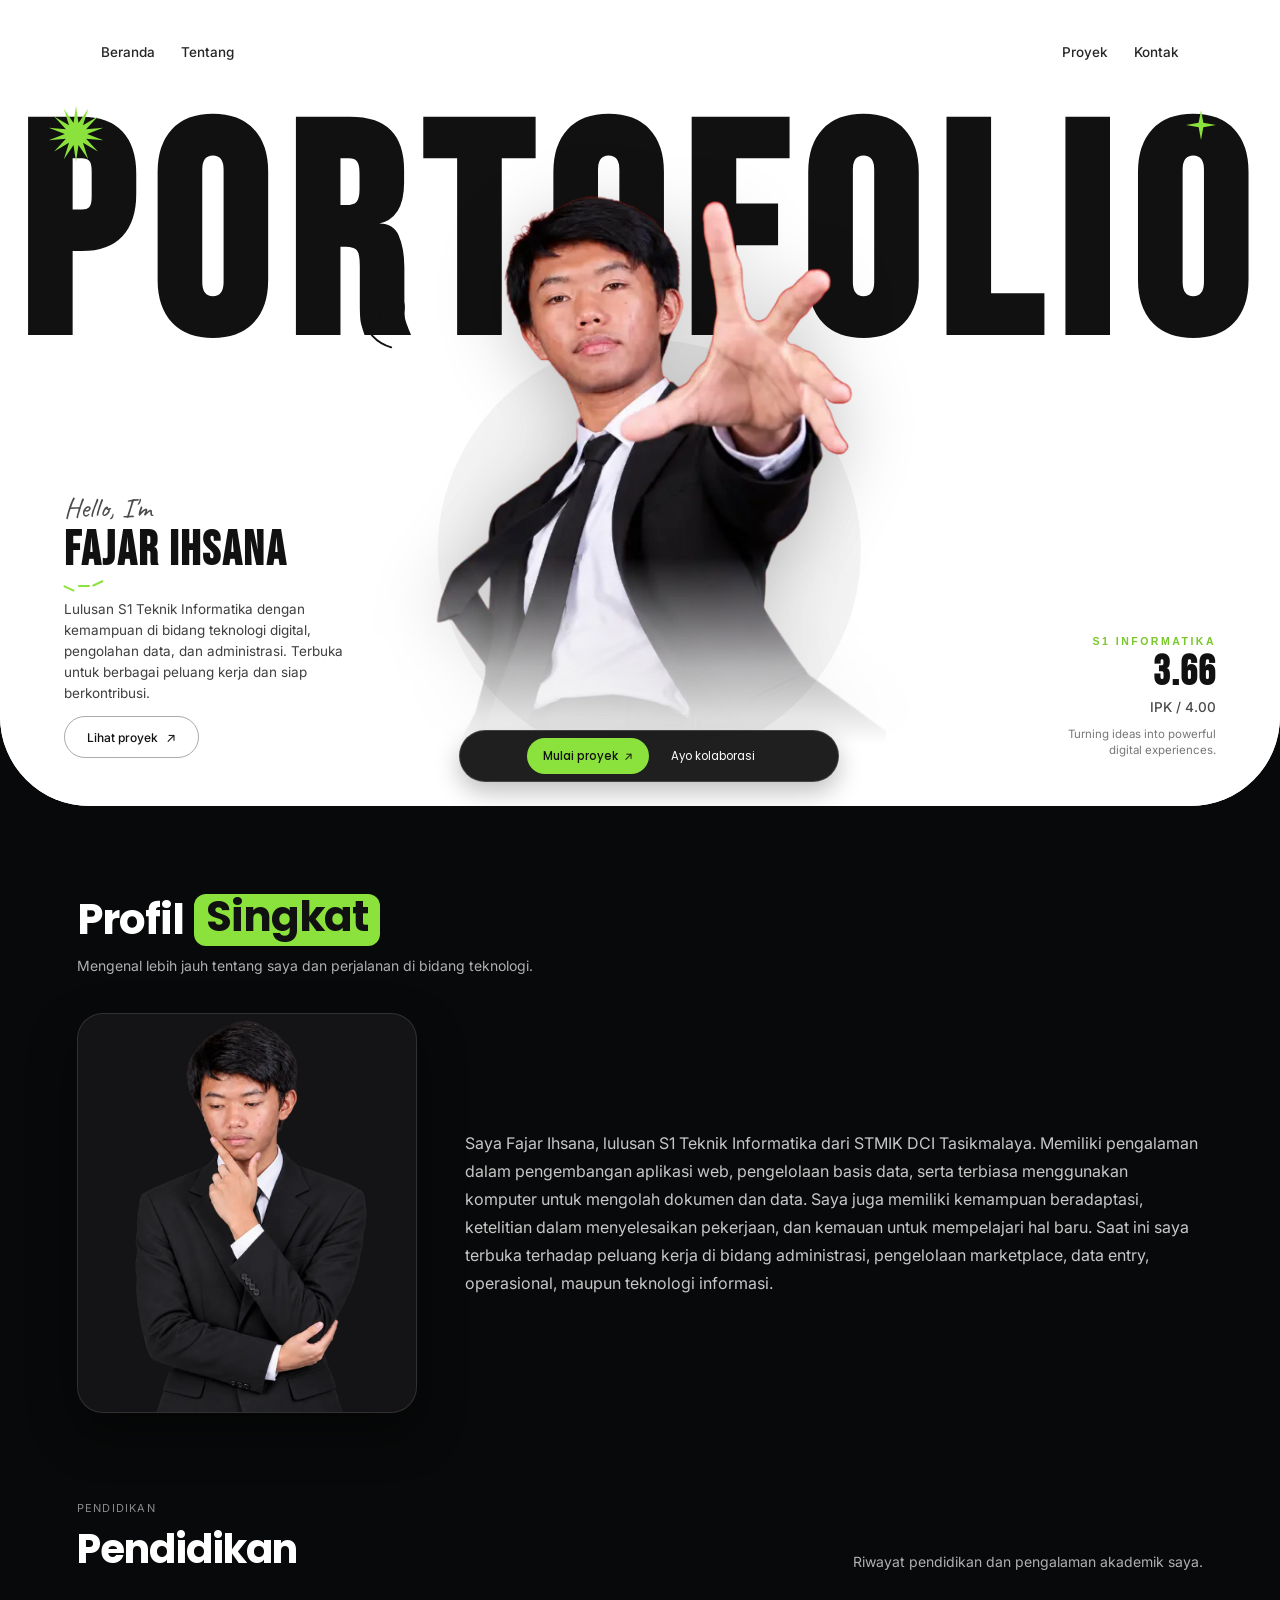
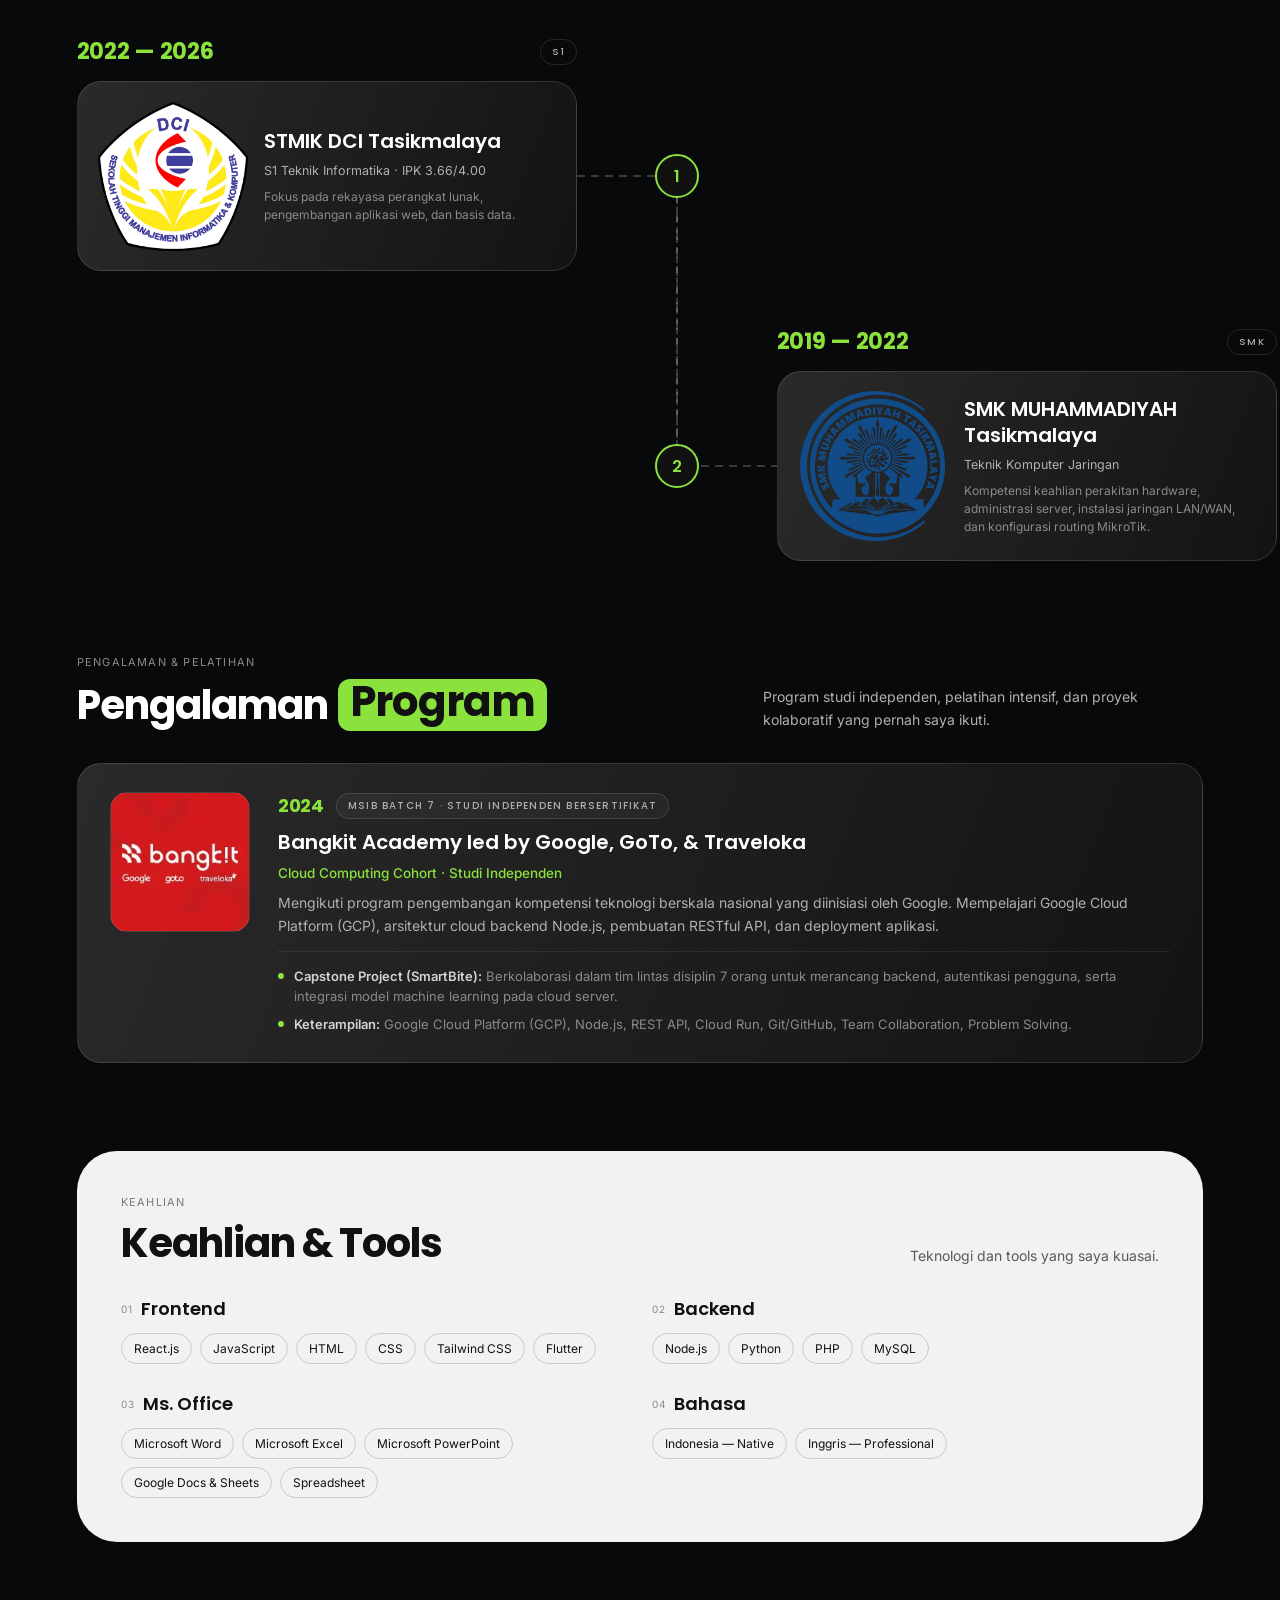
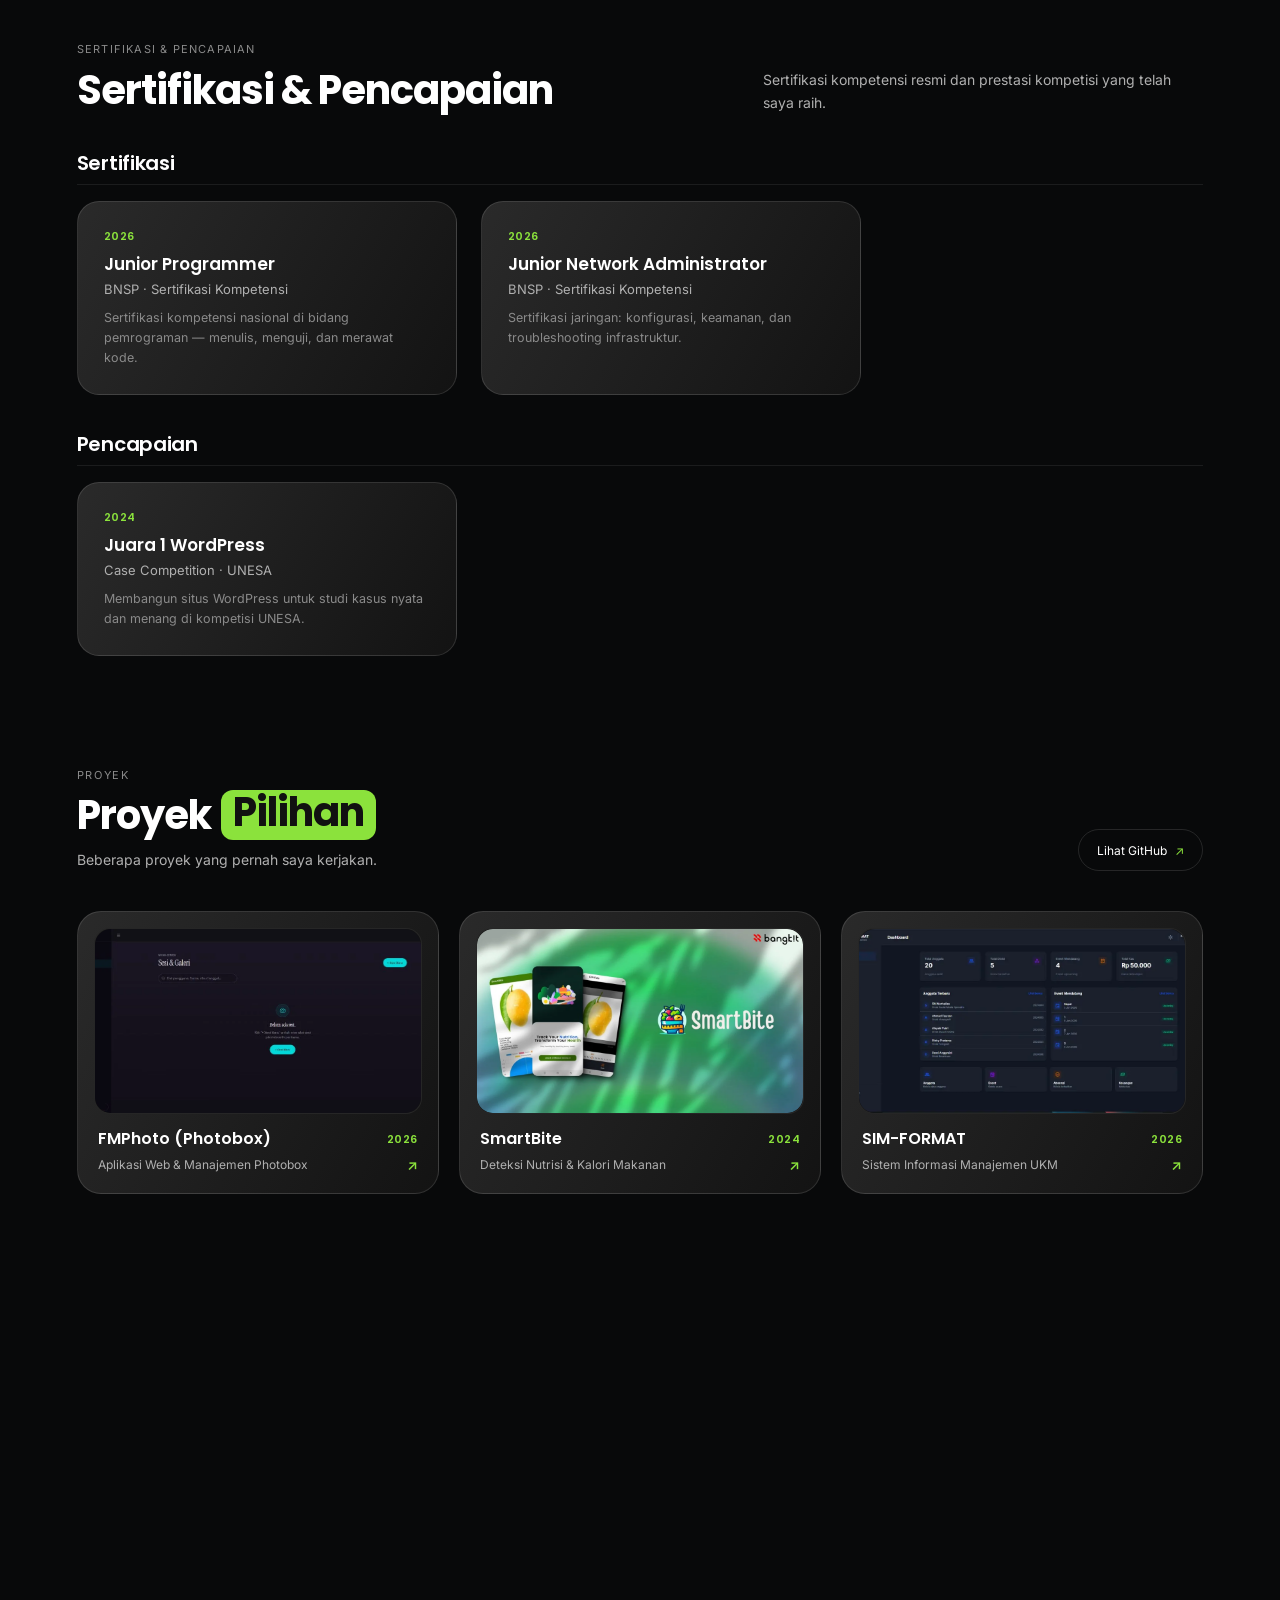
==== commit b888d0c2: "feat: add desktop-only interactive spotlight color effect on PORTOFOLIO hero text" ====
--- a/index.html
+++ b/index.html
@@ -114,7 +114,12 @@
     <div class="hero" id="beranda">
         <div class="hero-card">
             <div class="hero-bg-text">
-                <h1 class="line1">PORTOFOLIO</h1>
+                <div class="hero-title-container" id="heroTitleContainer">
+                    <h1 class="line1 line1-dark">PORTOFOLIO</h1>
+                    <div class="hero-invert-layer" id="heroInvertLayer" aria-hidden="true">
+                        <h1 class="line1 line1-light">PORTOFOLIO</h1>
+                    </div>
+                </div>
             </div>
 
             <div class="sunburst">
--- a/style.css
+++ b/style.css
@@ -544,8 +544,12 @@
   pointer-events: none;
   user-select: none;
 }
+.hero-title-container {
+  position: relative;
+  display: inline-block;
+  border-radius: 999px;
+}
 .line1 {
-  color: #111111;
   font-family: "Bebas Neue", sans-serif;
   font-size: clamp(140px, 23vw, 300px);
   font-weight: 700;
@@ -554,9 +558,37 @@
   text-align: center;
   white-space: nowrap;
   margin: 0;
-  padding: 0;
+  padding: 8px 16px;
   display: inline-block;
   will-change: transform, opacity;
+}
+.line1-dark {
+  color: #111111;
+}
+.hero-invert-layer {
+  display: none;
+  position: absolute;
+  inset: 0;
+  justify-content: center;
+  align-items: center;
+  background-color: transparent;
+  pointer-events: none;
+  clip-path: circle(0px at 50% 50%);
+  z-index: 2;
+  will-change: clip-path;
+}
+.line1-light {
+  color: #8BE23C;
+}
+
+@media (min-width: 1025px) and (hover: hover) and (pointer: fine) {
+  .hero-title-container {
+    pointer-events: auto;
+    cursor: crosshair;
+  }
+  .hero-invert-layer {
+    display: flex;
+  }
 }
 .line1 .char {
   display: inline-block;
